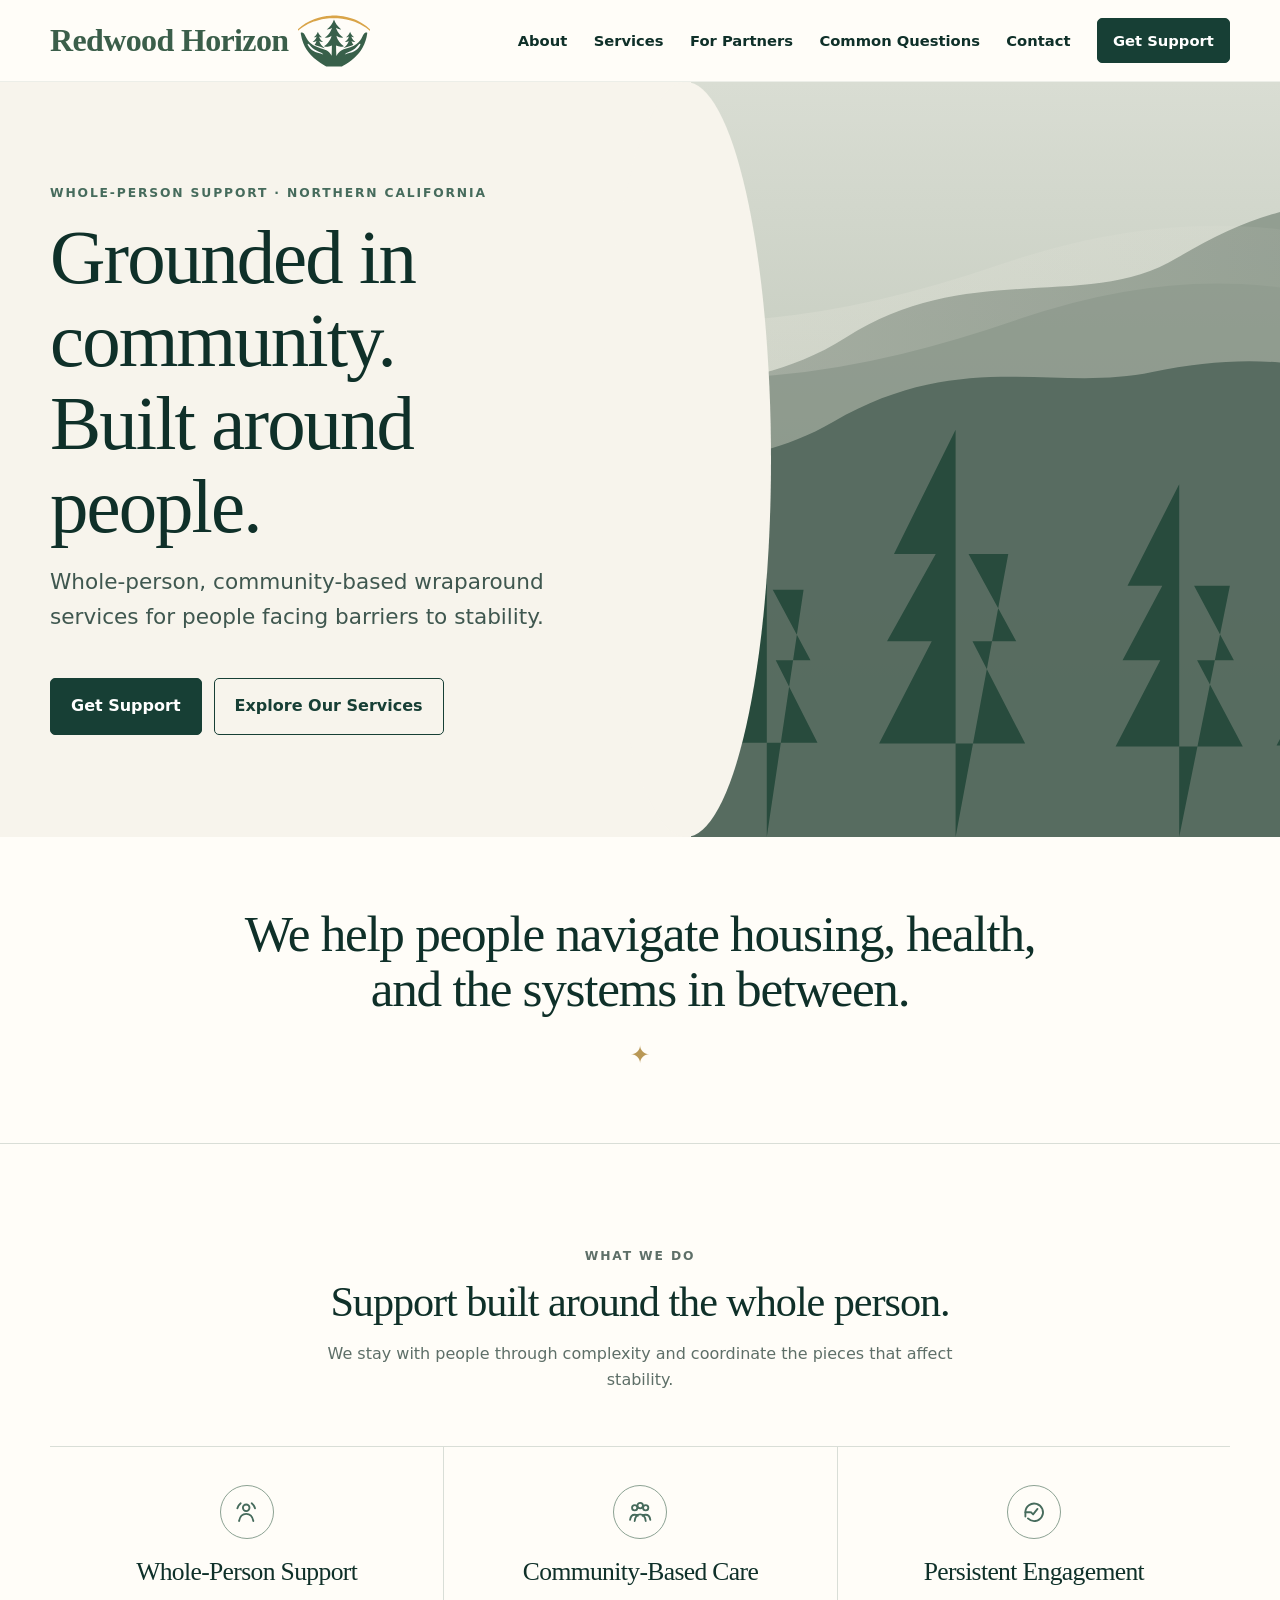
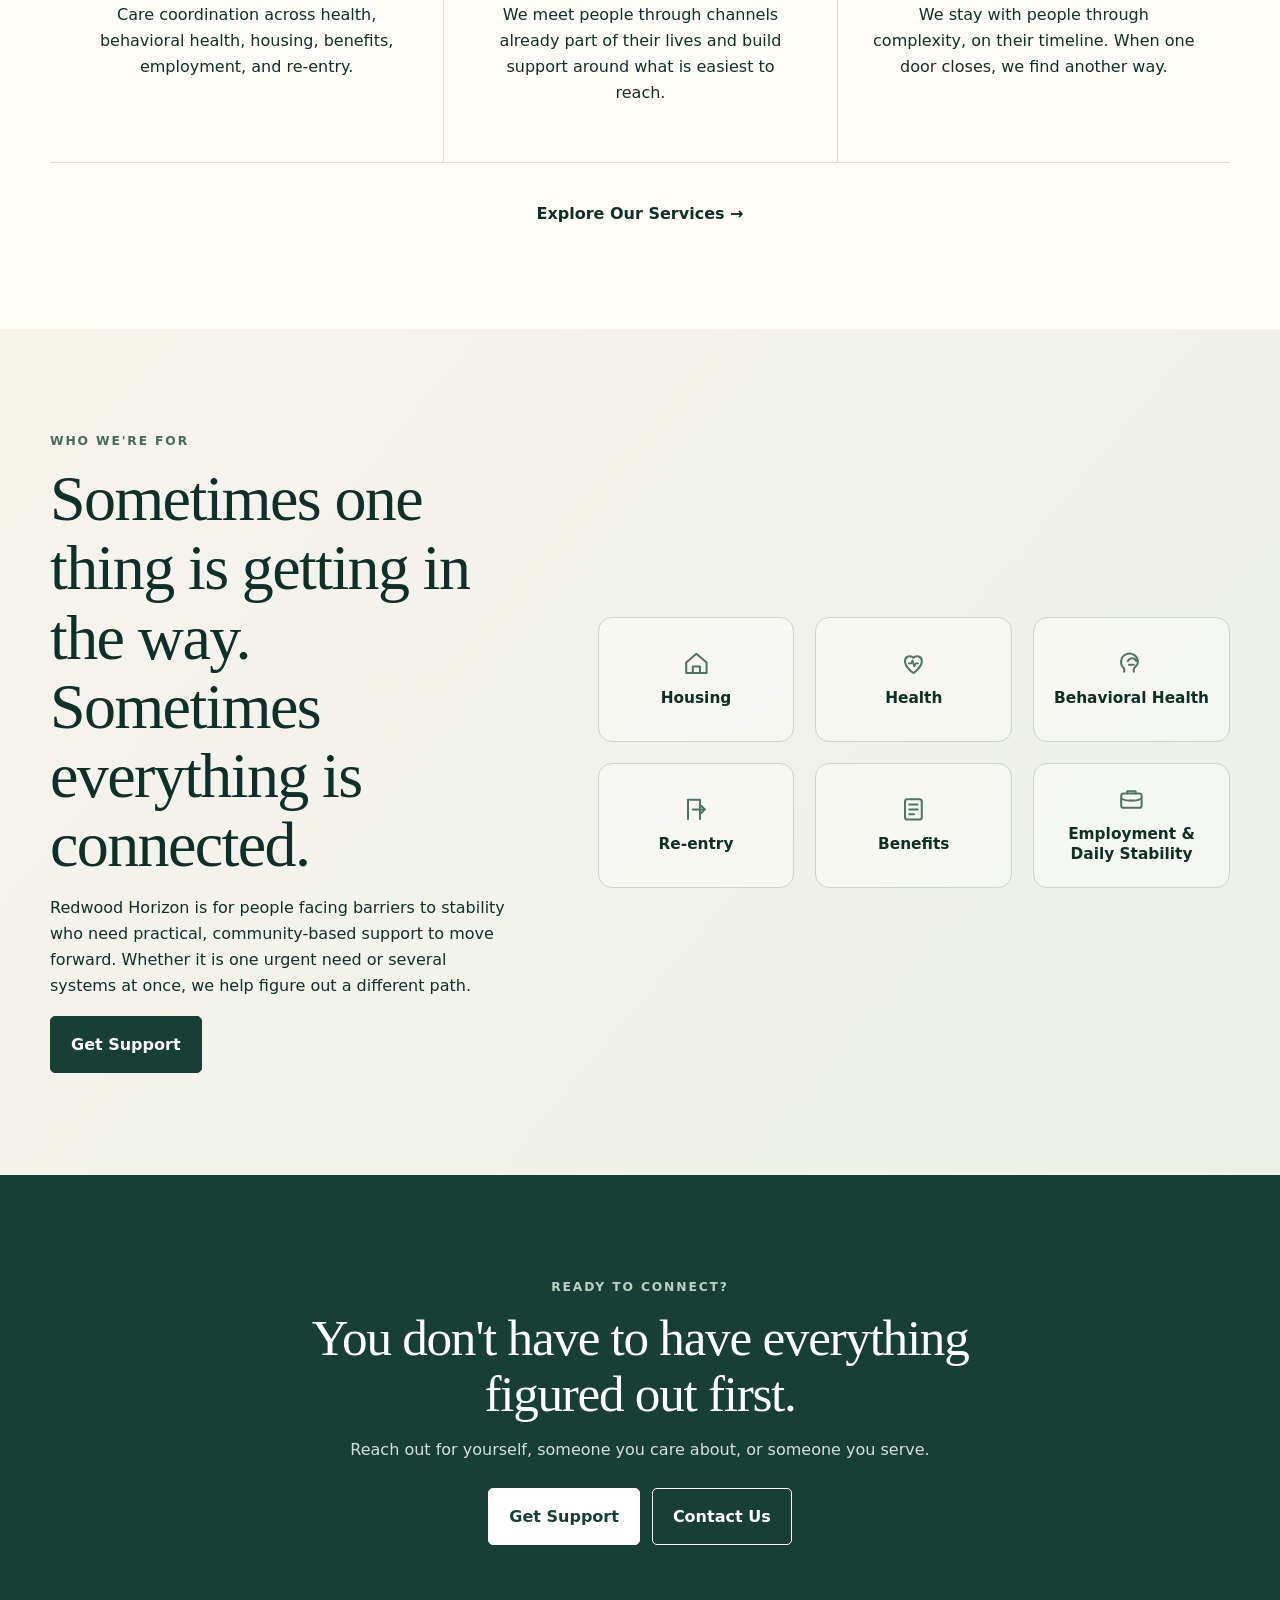
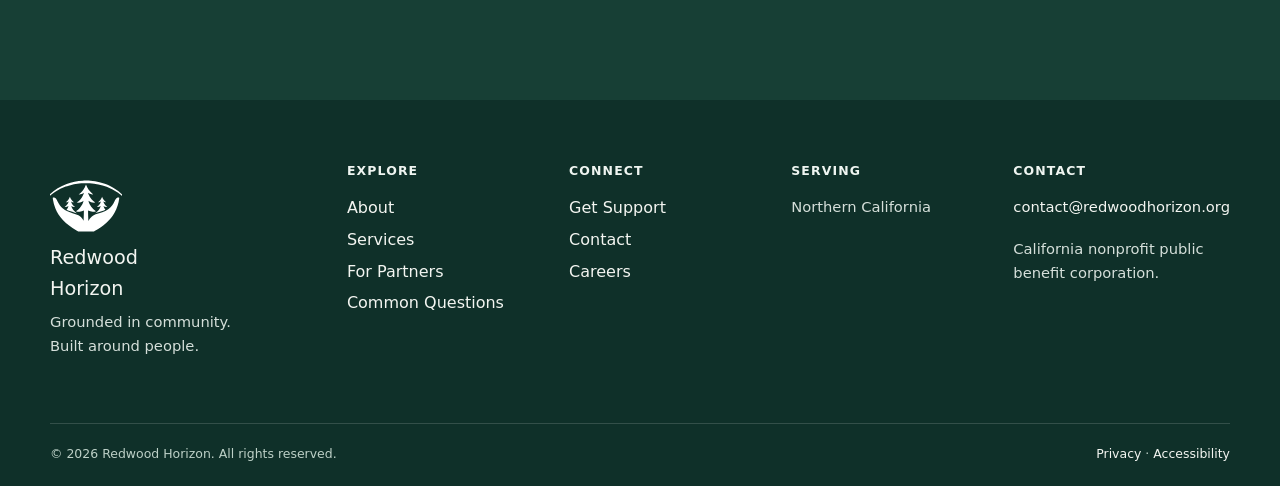
==== index.html @ fe84893b "Add favicon (redwood-mark.svg) to all pages; add Cloudflare _redirects for clean URLs" ====
<!doctype html><html lang="en"><head><meta charset="utf-8"><meta name="viewport" content="width=device-width,initial-scale=1"><title>Redwood Horizon | Grounded in community. Built around people.</title><link rel="icon" type="image/svg+xml" href="assets/img/redwood-mark.svg"><meta name="description" content="Whole-person, community-based wraparound services for people facing barriers to stability in Northern California."><link rel="canonical" href="https://redwoodhorizon.org/index.html"><meta property="og:type" content="website"><meta property="og:site_name" content="Redwood Horizon"><meta property="og:title" content="Redwood Horizon | Grounded in community. Built around people."><meta property="og:description" content="Whole-person, community-based wraparound services for people facing barriers to stability in Northern California."><meta property="og:url" content="https://redwoodhorizon.org/index.html"><meta property="og:image" content="https://redwoodhorizon.org/assets/img/redwood-mark.svg"><meta name="twitter:card" content="summary_large_image"><script type="application/ld+json">{"@context":"https://schema.org","@type":"Organization","name":"Redwood Horizon","url":"https://redwoodhorizon.org/","email":"contact@redwoodhorizon.org","logo":"https://redwoodhorizon.org/assets/img/redwood-mark.svg","description":"Whole-person, community-based wraparound services for people facing barriers to stability in Northern California."}</script><link rel="stylesheet" href="assets/css/styles.css"><script src="assets/js/config.js" defer></script><script src="assets/js/site.js" defer></script></head><body><div data-site-header></div><main id="main">
<section class="hero"><div class="hero-copy"><p class="eyebrow">Whole-person support · Northern California</p><h1>Grounded in community.<br>Built around people.</h1><p class="lede">Whole-person, community-based wraparound services for people facing barriers to stability.</p><div class="actions"><a class="button" href="get-support.html">Get Support</a><a class="button button-outline" href="services.html">Explore Our Services</a></div></div><div class="hero-art" role="img" aria-label="Layered redwood-covered Northern California hills"></div></section>
<section class="positioning"><h2>We help people navigate housing, health, and the systems in between.</h2><span class="star" aria-hidden="true">✦</span></section>
<section class="section"><div class="shell"><div class="section-head section-head-compact"><p class="eyebrow">What We Do</p><h2>Support built around the whole person.</h2><p>We stay with people through complexity and coordinate the pieces that affect stability.</p></div><div class="service-triad"><article class="triad-item"><div class="round-icon"><svg class="icon" aria-hidden="true"><use href="assets/img/icons.svg#icon-whole-person"></use></svg></div><h3>Whole-Person Support</h3><p>Care coordination across health, behavioral health, housing, benefits, employment, and re-entry.</p></article><article class="triad-item"><div class="round-icon"><svg class="icon" aria-hidden="true"><use href="assets/img/icons.svg#icon-community"></use></svg></div><h3>Community-Based Care</h3><p>We meet people through channels already part of their lives and build support around what is easiest to reach.</p></article><article class="triad-item"><div class="round-icon"><svg class="icon" aria-hidden="true"><use href="assets/img/icons.svg#icon-persistent"></use></svg></div><h3>Persistent Engagement</h3><p>We stay with people through complexity, on their timeline. When one door closes, we find another way.</p></article></div><div class="center-action"><a class="text-link" href="services.html">Explore Our Services →</a></div></div></section>
<section class="section section-soft"><div class="shell audience-grid"><div><p class="eyebrow">Who We're For</p><h2>Sometimes one thing is getting in the way.<br>Sometimes everything is connected.</h2><p>Redwood Horizon is for people facing barriers to stability who need practical, community-based support to move forward. Whether it is one urgent need or several systems at once, we help figure out a different path.</p><a class="button" href="get-support.html">Get Support</a></div><div class="domain-grid"><div class="domain"><svg class="icon" aria-hidden="true"><use href="assets/img/icons.svg#icon-housing"></use></svg><span>Housing</span></div><div class="domain"><svg class="icon" aria-hidden="true"><use href="assets/img/icons.svg#icon-health"></use></svg><span>Health</span></div><div class="domain"><svg class="icon" aria-hidden="true"><use href="assets/img/icons.svg#icon-behavioral"></use></svg><span>Behavioral Health</span></div><div class="domain"><svg class="icon" aria-hidden="true"><use href="assets/img/icons.svg#icon-reentry"></use></svg><span>Re-entry</span></div><div class="domain"><svg class="icon" aria-hidden="true"><use href="assets/img/icons.svg#icon-benefits"></use></svg><span>Benefits</span></div><div class="domain"><svg class="icon" aria-hidden="true"><use href="assets/img/icons.svg#icon-employment"></use></svg><span>Employment &amp; Daily Stability</span></div></div></div></section>
<section class="section section-dark"><div class="shell section-head"><p class="eyebrow" style="color:#b9d0c3">Ready to connect?</p><h2>You don't have to have everything figured out first.</h2><p>Reach out for yourself, someone you care about, or someone you serve.</p><div class="actions" style="justify-content:center"><a class="button" style="background:#fff;color:#173f35;border-color:#fff" href="get-support.html">Get Support</a><a class="button button-outline" style="border-color:#fff;color:#fff" href="contact.html">Contact Us</a></div></div></section>
</main><div data-site-footer></div></body></html>
---- assets/css/styles.css ----
:root{
  --ink:#173f35;--ink-deep:#0f3029;--cream:#f7f4ec;--paper:#fffdf8;--sage:#dfe8dc;--sage-2:#edf2e9;--gold:#b99856;--peach:#f5e4d8;--muted:#5e6f68;--line:#d9ded7;--shadow:0 14px 45px rgba(20,55,46,.09);
  --serif: Georgia, 'Times New Roman', serif;--sans: Inter, ui-sans-serif, system-ui, -apple-system, BlinkMacSystemFont, 'Segoe UI', sans-serif;
  --radius:18px;--max:1180px;
}
*{box-sizing:border-box}html{scroll-behavior:smooth}body{margin:0;background:var(--paper);color:var(--ink-deep);font:16px/1.62 var(--sans);-webkit-font-smoothing:antialiased}img{max-width:100%;display:block}a{color:inherit}p{margin:0 0 1.1rem}h1,h2,h3{font-family:var(--serif);font-weight:500;line-height:1.08;letter-spacing:-.025em;margin:0 0 1rem}h1{font-size:clamp(2.8rem,6vw,5.8rem)}h2{font-size:clamp(2rem,4vw,3.55rem)}h3{font-size:clamp(1.25rem,2vw,1.6rem)}.shell{width:min(calc(100% - 40px),var(--max));margin:auto}.narrow{width:min(calc(100% - 40px),800px);margin:auto}.eyebrow{font-size:.77rem;text-transform:uppercase;letter-spacing:.15em;font-weight:800;color:#466b5c;margin-bottom:.8rem}.lede{font-size:clamp(1.1rem,2vw,1.35rem);color:#3f574f;max-width:760px}.muted{color:var(--muted)}.sr-only{position:absolute;width:1px;height:1px;padding:0;margin:-1px;overflow:hidden;clip:rect(0,0,0,0);white-space:nowrap;border:0}.skip-link{position:absolute;left:1rem;top:-100px;background:#fff;padding:.7rem 1rem;z-index:1000}.skip-link:focus{top:1rem}.button{display:inline-flex;align-items:center;justify-content:center;gap:.4rem;text-decoration:none;background:var(--ink);color:white;border:1px solid var(--ink);padding:.9rem 1.25rem;border-radius:5px;font-weight:750;transition:.2s}.button:hover{background:var(--ink-deep);transform:translateY(-1px)}.button-outline{background:transparent;color:var(--ink)}.button-outline:hover{background:var(--sage-2)}.button-small{padding:.62rem .95rem;font-size:.92rem}.text-link{font-weight:800;text-decoration:none}.text-link:hover{text-decoration:underline}.actions{display:flex;gap:.75rem;flex-wrap:wrap;margin-top:1.6rem}.site-header{height:82px;display:flex;align-items:center;background:rgba(255,253,248,.97);border-bottom:1px solid rgba(23,63,53,.08);position:sticky;top:0;z-index:30;backdrop-filter:blur(10px)}.nav-shell{display:flex;align-items:center;justify-content:space-between;gap:2rem}.brand{display:flex;flex-direction:row-reverse;align-items:center;gap:10px;text-decoration:none;color:var(--ink-deep)}.brand img{width:56px;height:56px;flex-shrink:0}.brand-text{font-family:var(--serif);font-weight:700;font-size:26px;color:#3B5E4A;letter-spacing:-.02em}.primary-nav{display:flex;align-items:center;gap:1.65rem}.primary-nav>a:not(.button){font-size:.92rem;text-decoration:none;font-weight:650}.primary-nav>a[aria-current="page"]:not(.button){text-decoration:underline;text-decoration-thickness:2px;text-underline-offset:7px}.menu-toggle{display:none;background:none;border:0;padding:.5rem}.menu-toggle span:not(.sr-only){display:block;width:26px;height:2px;background:var(--ink);margin:5px}
.hero{min-height:670px;display:grid;grid-template-columns:1.08fr .92fr;background:var(--cream);overflow:hidden}.hero-copy{padding:clamp(4rem,8vw,8rem) max(30px,calc((100vw - var(--max))/2));padding-right:clamp(2rem,5vw,5rem);display:flex;flex-direction:column;justify-content:center;position:relative}.hero-copy:after{content:"";position:absolute;right:-80px;top:0;width:170px;height:100%;background:var(--cream);border-radius:50%;z-index:2}.hero-copy>*{position:relative;z-index:3}.hero-copy h1{max-width:700px}.hero-copy .lede{max-width:610px}.hero-art{background:url('../img/forest-horizon.svg') center/cover no-repeat;min-height:670px}.positioning{padding:4.3rem 20px;text-align:center;background:var(--paper);border-bottom:1px solid var(--line)}.positioning h2{font-size:clamp(2rem,4vw,3.25rem);max-width:820px;margin:auto}.star{font-size:1.5rem;color:var(--gold);display:block;margin:1.2rem auto 0}.section{padding:clamp(4.5rem,8vw,7.5rem) 0}.section-soft{background:linear-gradient(130deg,var(--cream),var(--sage-2))}.section-dark{background:var(--ink);color:white}.section-head{text-align:center;max-width:760px;margin:0 auto 3.3rem}.section-head p{color:var(--muted)}.section-dark .section-head p{color:#d4e0da}.service-triad{display:grid;grid-template-columns:repeat(3,1fr);border-top:1px solid var(--line);border-bottom:1px solid var(--line)}.triad-item{padding:2.4rem 2.2rem;text-align:center}.triad-item+.triad-item{border-left:1px solid var(--line)}.round-icon{width:54px;height:54px;border:1px solid #8ca293;border-radius:50%;display:grid;place-items:center;margin:0 auto 1.2rem;font-size:1.35rem}.center-action{text-align:center;margin-top:2.4rem}.audience-grid{display:grid;grid-template-columns:.85fr 1.15fr;gap:5rem;align-items:center}.audience-grid h2{font-size:clamp(2.7rem,5vw,4.7rem)}.domain-grid{display:grid;grid-template-columns:repeat(3,1fr);gap:1.3rem}.domain{min-height:125px;text-align:center;display:flex;flex-direction:column;justify-content:center;border:1px solid #cbd5cb;background:rgba(255,255,255,.38);border-radius:14px;padding:1rem;font-weight:750}.domain span{font-size:1.45rem;margin-bottom:.35rem}.page-hero{padding:7rem 0 4.5rem;background:linear-gradient(135deg,var(--cream),var(--sage-2));text-align:center}.page-hero h1{font-size:clamp(2.8rem,5vw,4.8rem)}.page-hero .lede{margin:auto}.content-block{padding:5rem 0}.intro-split{display:grid;grid-template-columns:.8fr 1.2fr;gap:4.5rem;align-items:start}.intro-split h2{font-size:clamp(2rem,4vw,3.25rem)}.service-index{display:grid;grid-template-columns:repeat(2,1fr);gap:0 4rem;border-top:1px solid var(--line)}.service-row{display:grid;grid-template-columns:54px 1fr;gap:1rem;padding:1.7rem 0;border-bottom:1px solid var(--line)}.service-row .mini-icon{width:44px;height:44px;border:1px solid #8da292;border-radius:50%;display:grid;place-items:center}.service-row h3{font-family:var(--sans);font-size:1.02rem;font-weight:800;letter-spacing:0;margin:.1rem 0 .25rem}.service-row p{font-size:.95rem;color:var(--muted);margin:0}.steps{display:grid;grid-template-columns:repeat(3,1fr);gap:2rem}.step{position:relative;padding:1.5rem}.step:not(:last-child):after{content:"→";position:absolute;right:-1.2rem;top:50%;font-size:2rem;color:#718a7c}.step-num{font:2rem/1 var(--serif);color:#638071}.values-grid{display:grid;grid-template-columns:repeat(3,1fr);gap:1rem}.value-card{border:1px solid var(--line);background:var(--paper);padding:1.7rem;min-height:250px}.value-card .step-num{font-size:1.25rem}.quote-block{font:clamp(1.4rem,2.4vw,2rem)/1.4 var(--serif);border-left:3px solid var(--gold);padding-left:1.5rem;color:#264d40}.support-layout{display:grid;grid-template-columns:.8fr 1.2fr;gap:3rem;align-items:start}.contact-option{display:flex;gap:1rem;margin:1.2rem 0}.contact-option .mini-icon{font-size:1.3rem}.crisis{background:#fff4ed;border:1px solid #e5b99e;border-radius:10px;padding:1rem 1.2rem;margin-top:2rem}.form-card{background:var(--paper);box-shadow:var(--shadow);border:1px solid #e0e4df;border-radius:14px;padding:clamp(1.3rem,3vw,2.3rem)}.field-grid{display:grid;grid-template-columns:1fr 1fr;gap:1rem}.field{margin-bottom:1rem}.field label,.field legend{display:block;font-size:.86rem;font-weight:800;margin-bottom:.35rem}.field input:not([type="radio"]):not([type="checkbox"]),.field select,.field textarea{width:100%;border:1px solid #cbd3cd;border-radius:5px;padding:.78rem .85rem;background:white;color:#183d34;font:inherit}.field textarea{min-height:130px;resize:vertical}.choice-list{display:grid;gap:.65rem;margin-top:.4rem}.choice-list label{font-weight:500;display:flex;align-items:center;gap:.65rem;cursor:pointer}.choice-list input[type="radio"]{width:auto;flex:0 0 auto;margin:0;padding:0;accent-color:var(--ink)}.form-status{padding:.8rem 1rem;border-radius:6px;margin-bottom:1rem}.form-status-success{background:#e7f4e9}.form-status-error{background:#fff0ee}.form-status-info{background:#edf2e9}.privacy-note{font-size:.82rem;color:var(--muted);margin-top:.8rem}.partner-benefits{display:grid;grid-template-columns:repeat(4,1fr);gap:1rem}.benefit{padding:1.6rem;border-top:2px solid #87a091;background:rgba(255,255,255,.45)}.partner-types{display:grid;grid-template-columns:repeat(2,1fr);gap:1.1rem}.partner-type{border:1px solid var(--line);padding:1.8rem}.accordion{border-top:1px solid var(--line)}.accordion-item{border-bottom:1px solid var(--line)}.accordion button{width:100%;background:none;border:0;color:var(--ink-deep);font:750 1rem/1.4 var(--sans);display:flex;justify-content:space-between;text-align:left;padding:1.3rem .2rem;cursor:pointer}.accordion button:after{content:"+";font-size:1.35rem;font-weight:400}.accordion button[aria-expanded="true"]:after{content:"−"}.accordion-panel{padding:0 2rem 1.3rem .2rem;color:var(--muted)}.contact-cards{display:grid;grid-template-columns:repeat(3,1fr);gap:1rem}.contact-card{padding:1.8rem;background:var(--sage-2);border-radius:14px}.empty-state{text-align:center;padding:5rem 2rem;background:linear-gradient(135deg,var(--cream),var(--sage-2));border:1px solid var(--line);border-radius:18px}.site-footer{background:var(--ink-deep);color:#eff5f1;padding:4rem 0 1.4rem}.footer-grid{display:grid;grid-template-columns:1.4fr repeat(4,1fr);gap:2.2rem}.site-footer h2{font:800 .78rem/1.2 var(--sans);text-transform:uppercase;letter-spacing:.09em;margin-bottom:1rem}.site-footer a{display:block;text-decoration:none;margin:.36rem 0;color:#f3f5f1}.site-footer p{color:#d5dfda;font-size:.92rem}.brand-footer{font-size:1.2rem}.footer-bottom{border-top:1px solid rgba(255,255,255,.15);margin-top:3rem;padding-top:1.2rem;display:flex;justify-content:space-between;color:#bdd0c7;font-size:.78rem}.footer-bottom a{display:inline}.legal{padding:5rem 0}.legal h2{font-size:1.7rem;margin-top:2.2rem}.legal h3{font-size:1.25rem;margin-top:1.6rem}.legal p{margin:0 0 1rem}.legal ul{margin:0 0 1.1rem;padding-left:1.3rem}.legal li{margin-bottom:.4rem}.legal a{font-weight:800}.kicker-line{width:50px;height:2px;background:var(--gold);margin:1rem 0 1.5rem}
@media(max-width:900px){.primary-nav{display:none;position:absolute;left:20px;right:20px;top:74px;background:var(--paper);padding:1rem;box-shadow:var(--shadow);border:1px solid var(--line);border-radius:10px;flex-direction:column;align-items:stretch}.primary-nav.is-open{display:flex}.menu-toggle{display:block}.hero{grid-template-columns:1fr}.hero-copy{padding:5rem max(25px,calc((100vw - var(--max))/2));}.hero-copy:after{display:none}.hero-art{min-height:360px}.audience-grid,.intro-split,.support-layout{grid-template-columns:1fr;gap:2.5rem}.partner-benefits{grid-template-columns:repeat(2,1fr)}.footer-grid{grid-template-columns:repeat(2,1fr)}.footer-brand{grid-column:1/-1}}
@media(max-width:650px){.shell,.narrow{width:min(calc(100% - 28px),var(--max))}.site-header{height:72px}.hero{min-height:auto}.hero-copy{padding:4.2rem 22px}.hero-art{min-height:290px}.section{padding:4rem 0}.service-triad,.values-grid,.service-index,.steps,.domain-grid,.partner-types,.contact-cards,.field-grid{grid-template-columns:1fr}.triad-item+.triad-item{border-left:0;border-top:1px solid var(--line)}.step:not(:last-child):after{display:none}.partner-benefits{grid-template-columns:1fr}.audience-grid h2{font-size:2.8rem}.footer-grid{grid-template-columns:1fr}.footer-brand{grid-column:auto}.footer-bottom{flex-direction:column;gap:.6rem}.page-hero{padding:5rem 0 3.5rem}}
@media(prefers-reduced-motion:reduce){html{scroll-behavior:auto}.button{transition:none}}

/* v2 refinement: custom iconography, services audience system, and support pathways */
.icon{width:1.45rem;height:1.45rem;display:block;color:currentColor;stroke-linecap:round;stroke-linejoin:round}
.round-icon .icon{width:1.65rem;height:1.65rem;color:#466b5c}
.mini-icon{color:#466b5c;flex:0 0 auto}
.mini-icon .icon{width:1.35rem;height:1.35rem}
.section-head-compact{max-width:690px}
.section-head-compact h2{font-size:clamp(1.9rem,3.3vw,3rem)}
.domain{gap:.7rem;transition:border-color .2s,transform .2s,background .2s}
.domain:hover{transform:translateY(-2px);border-color:#9eb0a3;background:rgba(255,255,255,.6)}
.domain .icon{width:1.8rem;height:1.8rem;margin:0 auto;color:#507565}
.domain span{font-size:.96rem;margin:0;line-height:1.3}
.who-serve-section{background:var(--paper)}
.who-serve-intro{display:grid;grid-template-columns:1.2fr .8fr;gap:4.5rem;align-items:end;margin-bottom:2.8rem}
.who-serve-intro h2{font-size:clamp(2.15rem,4vw,3.55rem);max-width:740px}
.need-grid{display:grid;grid-template-columns:repeat(3,1fr);gap:.85rem}
.need-tile{min-height:92px;border:1px solid var(--line);border-radius:12px;background:var(--cream);padding:1.15rem 1.25rem;display:flex;align-items:center;gap:.85rem;font-weight:760;line-height:1.3}
.need-tile .icon{width:1.55rem;height:1.55rem;color:#557667;flex:0 0 auto}
.service-area-note{max-width:900px;color:var(--muted);margin:2rem 0 0}
.service-closing{background:var(--ink);color:white;padding:clamp(3.8rem,7vw,5.8rem) 0}
.service-closing-inner{display:grid;grid-template-columns:1fr auto;gap:3rem;align-items:center}
.service-closing h2{font-size:clamp(2.1rem,4vw,3.5rem);max-width:760px}
.service-closing p:not(.eyebrow){color:#d4e0da;max-width:760px;margin-bottom:0}
.service-closing .eyebrow{color:#b9d0c3}
.button-light{background:#fff;color:var(--ink);border-color:#fff;white-space:nowrap}
.button-light:hover{background:var(--cream);color:var(--ink-deep)}
.support-heading{font-size:clamp(2.1rem,4vw,2.8rem)}
.form-title{font-size:clamp(1.9rem,3vw,2.35rem)}
.contact-option>.mini-icon{width:42px;height:42px;border:1px solid #a8b9ad;border-radius:50%;display:grid;place-items:center;background:rgba(255,255,255,.5)}
.referral-callout{display:grid;grid-template-columns:46px 1fr;gap:1rem;padding:1.2rem 1.25rem;margin:1.8rem 0 0;border:1px solid #bdcbbf;background:rgba(255,255,255,.52);border-radius:12px}
.referral-callout .mini-icon{width:42px;height:42px;border-radius:50%;display:grid;place-items:center;background:var(--paper);border:1px solid #a8b9ad}
.referral-callout .eyebrow{margin:.1rem 0 .3rem}
.referral-callout h3{font-family:var(--sans);font-size:1.08rem;font-weight:800;letter-spacing:0;margin:0 0 .35rem}
.referral-callout p:not(.eyebrow){font-size:.94rem;color:var(--muted);margin:0 0 .55rem}
#support-form{scroll-margin-top:105px}

@media(max-width:900px){
  .who-serve-intro{grid-template-columns:1fr;gap:1.2rem;align-items:start}
  .need-grid{grid-template-columns:repeat(2,1fr)}
  .service-closing-inner{grid-template-columns:1fr;gap:1.8rem;align-items:start}
}
@media(max-width:650px){
  .need-grid{grid-template-columns:1fr}
  .need-tile{min-height:72px}
  .service-closing{padding:3.7rem 0}
  .service-closing .button{width:100%}
}
@media(min-width:768px){
  .brand img{width:72px;height:72px}
  .brand-text{font-size:32px}
}
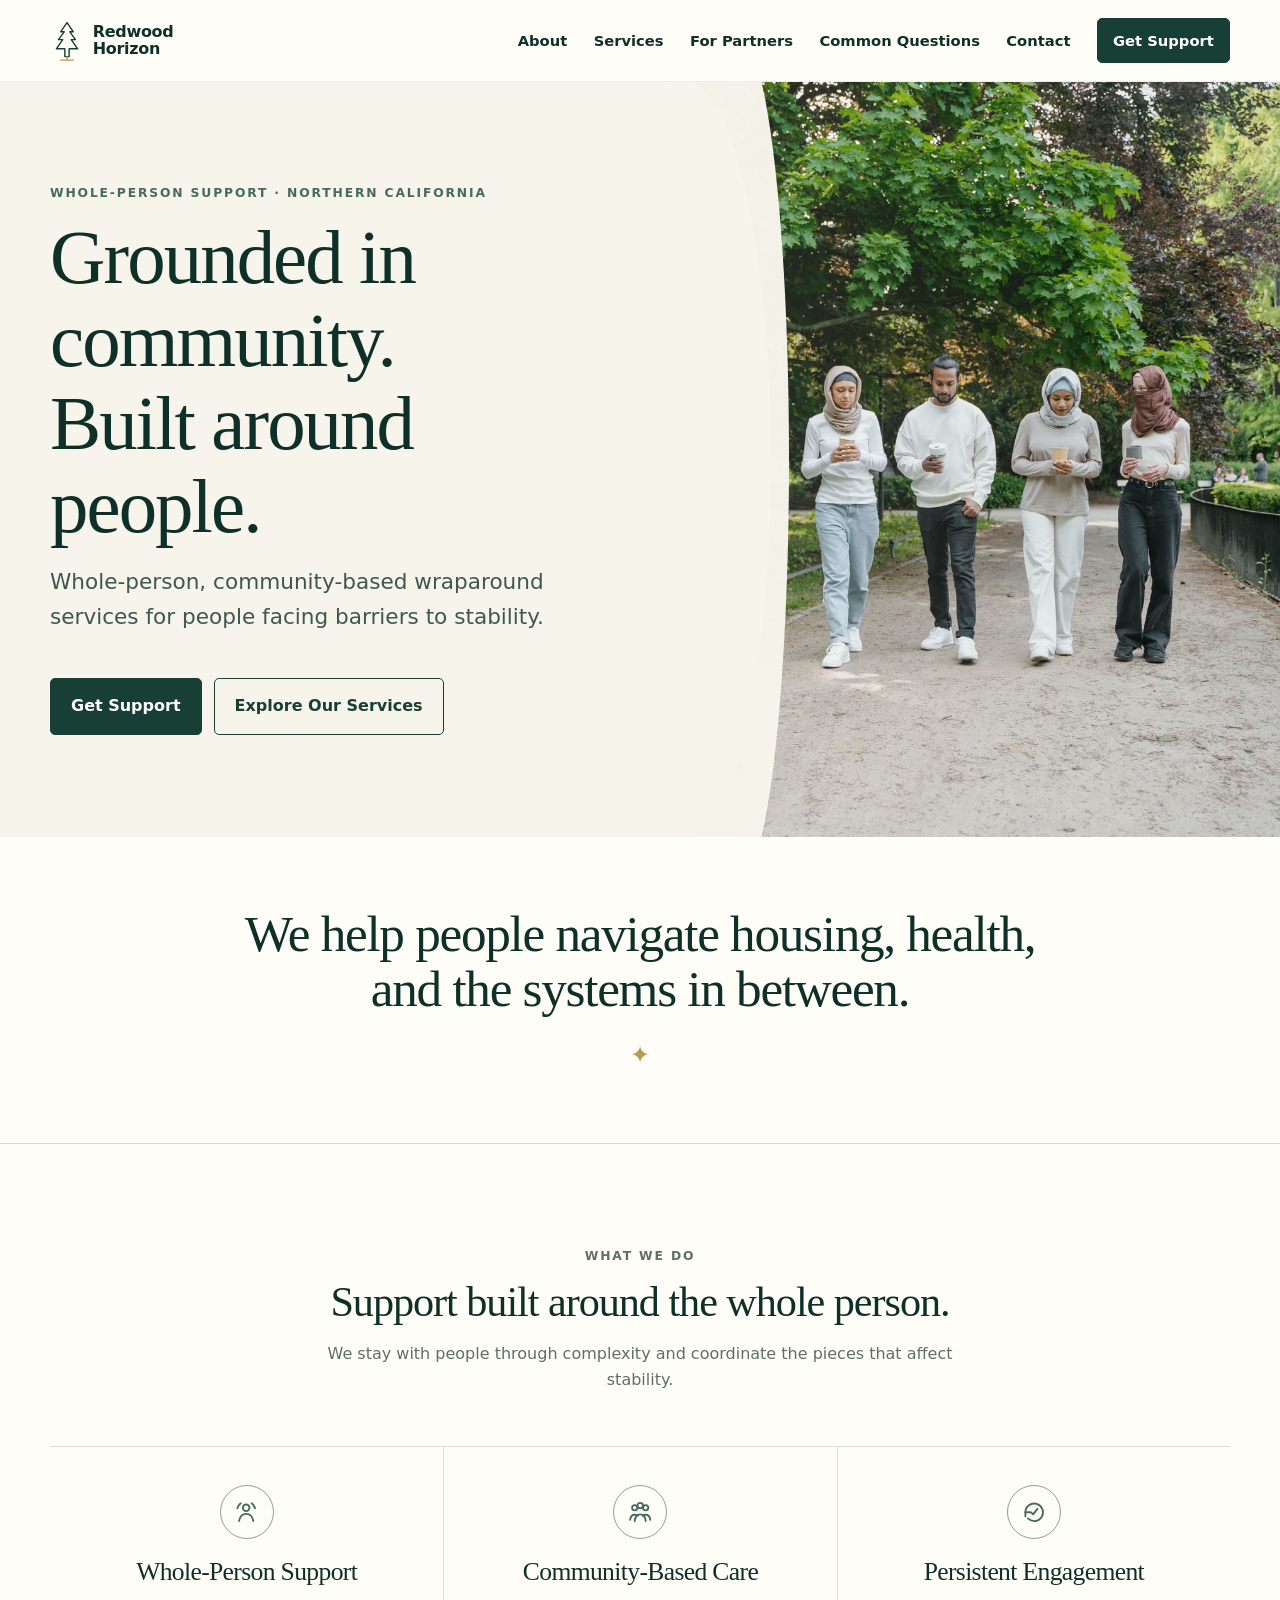
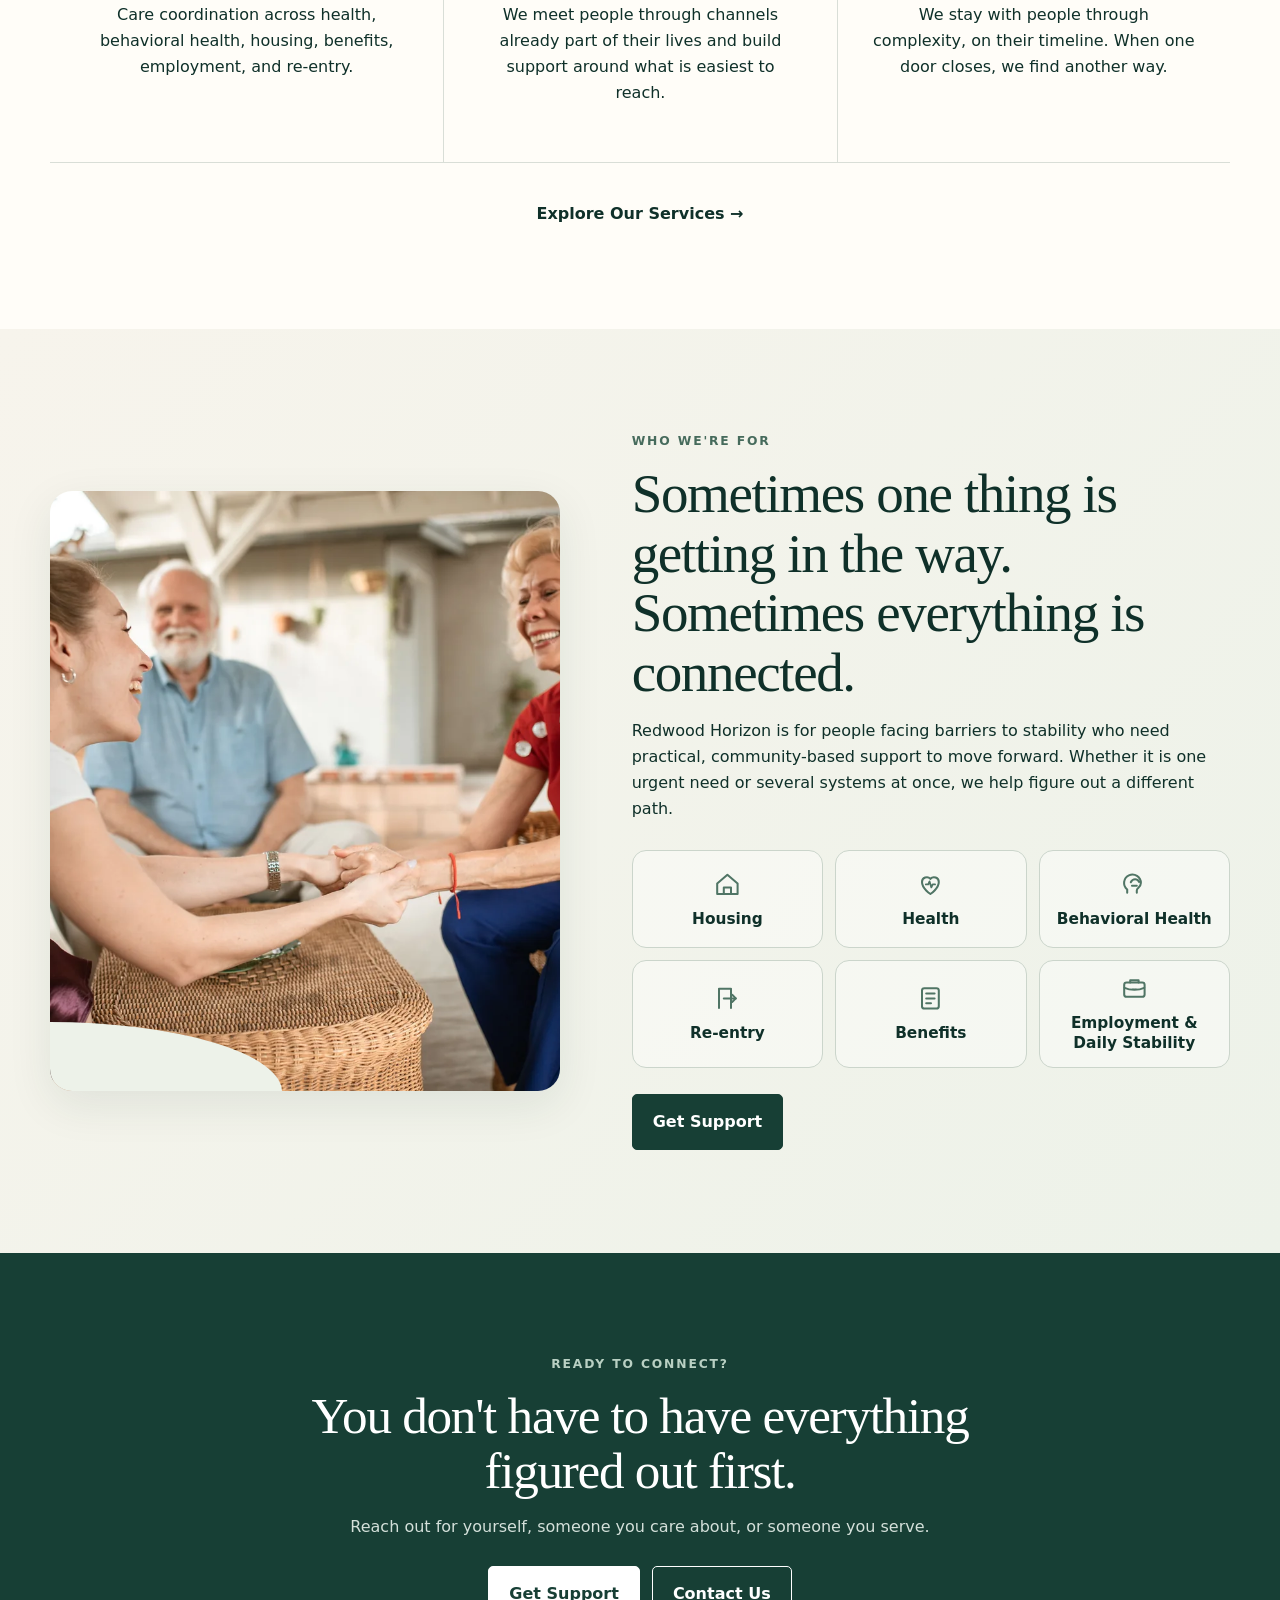
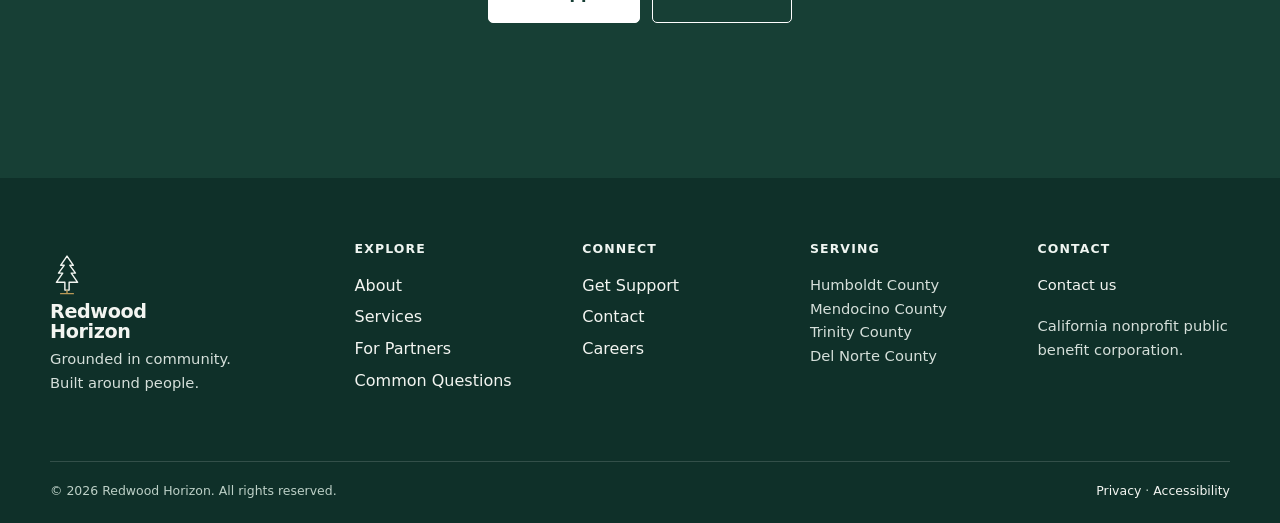
==== commit a15044ec: "Import v3 redesign prototype: photography-forward treatment (home hero, Who We're For, Services stor" ====
--- a/index.html
+++ b/index.html
@@ -1,7 +1,7 @@
-<!doctype html><html lang="en"><head><meta charset="utf-8"><meta name="viewport" content="width=device-width,initial-scale=1"><title>Redwood Horizon | Grounded in community. Built around people.</title><link rel="icon" type="image/svg+xml" href="assets/img/redwood-mark.svg"><meta name="description" content="Whole-person, community-based wraparound services for people facing barriers to stability in Northern California."><link rel="canonical" href="https://redwoodhorizon.org/index.html"><meta property="og:type" content="website"><meta property="og:site_name" content="Redwood Horizon"><meta property="og:title" content="Redwood Horizon | Grounded in community. Built around people."><meta property="og:description" content="Whole-person, community-based wraparound services for people facing barriers to stability in Northern California."><meta property="og:url" content="https://redwoodhorizon.org/index.html"><meta property="og:image" content="https://redwoodhorizon.org/assets/img/redwood-mark.svg"><meta name="twitter:card" content="summary_large_image"><script type="application/ld+json">{"@context":"https://schema.org","@type":"Organization","name":"Redwood Horizon","url":"https://redwoodhorizon.org/","email":"contact@redwoodhorizon.org","logo":"https://redwoodhorizon.org/assets/img/redwood-mark.svg","description":"Whole-person, community-based wraparound services for people facing barriers to stability in Northern California."}</script><link rel="stylesheet" href="assets/css/styles.css"><script src="assets/js/config.js" defer></script><script src="assets/js/site.js" defer></script></head><body><div data-site-header></div><main id="main">
-<section class="hero"><div class="hero-copy"><p class="eyebrow">Whole-person support · Northern California</p><h1>Grounded in community.<br>Built around people.</h1><p class="lede">Whole-person, community-based wraparound services for people facing barriers to stability.</p><div class="actions"><a class="button" href="get-support.html">Get Support</a><a class="button button-outline" href="services.html">Explore Our Services</a></div></div><div class="hero-art" role="img" aria-label="Layered redwood-covered Northern California hills"></div></section>
+<!doctype html><html lang="en"><head><meta charset="utf-8"><meta name="viewport" content="width=device-width,initial-scale=1"><title>Redwood Horizon | Grounded in community. Built around people.</title><meta name="description" content="Whole-person, community-based wraparound services for people facing barriers to stability in Northern California."><link rel="stylesheet" href="assets/css/styles.css"><script src="assets/js/config.js" defer></script><script src="assets/js/site.js" defer></script></head><body><div data-site-header></div><main id="main">
+<section class="hero"><div class="hero-copy"><p class="eyebrow">Whole-person support · Northern California</p><h1>Grounded in community.<br>Built around people.</h1><p class="lede">Whole-person, community-based wraparound services for people facing barriers to stability.</p><div class="actions"><a class="button" href="get-support.html">Get Support</a><a class="button button-outline" href="services.html">Explore Our Services</a></div></div><div class="hero-photo"><img src="assets/img/hero-people.webp" width="1800" height="1200" fetchpriority="high" alt="A group of adults walking together through a green park"><span class="photo-wash" aria-hidden="true"></span></div></section>
 <section class="positioning"><h2>We help people navigate housing, health, and the systems in between.</h2><span class="star" aria-hidden="true">✦</span></section>
 <section class="section"><div class="shell"><div class="section-head section-head-compact"><p class="eyebrow">What We Do</p><h2>Support built around the whole person.</h2><p>We stay with people through complexity and coordinate the pieces that affect stability.</p></div><div class="service-triad"><article class="triad-item"><div class="round-icon"><svg class="icon" aria-hidden="true"><use href="assets/img/icons.svg#icon-whole-person"></use></svg></div><h3>Whole-Person Support</h3><p>Care coordination across health, behavioral health, housing, benefits, employment, and re-entry.</p></article><article class="triad-item"><div class="round-icon"><svg class="icon" aria-hidden="true"><use href="assets/img/icons.svg#icon-community"></use></svg></div><h3>Community-Based Care</h3><p>We meet people through channels already part of their lives and build support around what is easiest to reach.</p></article><article class="triad-item"><div class="round-icon"><svg class="icon" aria-hidden="true"><use href="assets/img/icons.svg#icon-persistent"></use></svg></div><h3>Persistent Engagement</h3><p>We stay with people through complexity, on their timeline. When one door closes, we find another way.</p></article></div><div class="center-action"><a class="text-link" href="services.html">Explore Our Services →</a></div></div></section>
-<section class="section section-soft"><div class="shell audience-grid"><div><p class="eyebrow">Who We're For</p><h2>Sometimes one thing is getting in the way.<br>Sometimes everything is connected.</h2><p>Redwood Horizon is for people facing barriers to stability who need practical, community-based support to move forward. Whether it is one urgent need or several systems at once, we help figure out a different path.</p><a class="button" href="get-support.html">Get Support</a></div><div class="domain-grid"><div class="domain"><svg class="icon" aria-hidden="true"><use href="assets/img/icons.svg#icon-housing"></use></svg><span>Housing</span></div><div class="domain"><svg class="icon" aria-hidden="true"><use href="assets/img/icons.svg#icon-health"></use></svg><span>Health</span></div><div class="domain"><svg class="icon" aria-hidden="true"><use href="assets/img/icons.svg#icon-behavioral"></use></svg><span>Behavioral Health</span></div><div class="domain"><svg class="icon" aria-hidden="true"><use href="assets/img/icons.svg#icon-reentry"></use></svg><span>Re-entry</span></div><div class="domain"><svg class="icon" aria-hidden="true"><use href="assets/img/icons.svg#icon-benefits"></use></svg><span>Benefits</span></div><div class="domain"><svg class="icon" aria-hidden="true"><use href="assets/img/icons.svg#icon-employment"></use></svg><span>Employment &amp; Daily Stability</span></div></div></div></section>
+<section class="section section-soft audience-section"><div class="shell audience-photo-grid"><div class="audience-photo"><img src="assets/img/who-for.webp" width="1400" height="933" loading="lazy" alt="Three adults sharing a warm conversation together"></div><div class="audience-content"><p class="eyebrow">Who We're For</p><h2>Sometimes one thing is getting in the way.<br>Sometimes everything is connected.</h2><p>Redwood Horizon is for people facing barriers to stability who need practical, community-based support to move forward. Whether it is one urgent need or several systems at once, we help figure out a different path.</p><div class="domain-grid domain-grid-compact"><div class="domain"><svg class="icon" aria-hidden="true"><use href="assets/img/icons.svg#icon-housing"></use></svg><span>Housing</span></div><div class="domain"><svg class="icon" aria-hidden="true"><use href="assets/img/icons.svg#icon-health"></use></svg><span>Health</span></div><div class="domain"><svg class="icon" aria-hidden="true"><use href="assets/img/icons.svg#icon-behavioral"></use></svg><span>Behavioral Health</span></div><div class="domain"><svg class="icon" aria-hidden="true"><use href="assets/img/icons.svg#icon-reentry"></use></svg><span>Re-entry</span></div><div class="domain"><svg class="icon" aria-hidden="true"><use href="assets/img/icons.svg#icon-benefits"></use></svg><span>Benefits</span></div><div class="domain"><svg class="icon" aria-hidden="true"><use href="assets/img/icons.svg#icon-employment"></use></svg><span>Employment &amp; Daily Stability</span></div></div><a class="button" href="get-support.html">Get Support</a></div></div></section>
 <section class="section section-dark"><div class="shell section-head"><p class="eyebrow" style="color:#b9d0c3">Ready to connect?</p><h2>You don't have to have everything figured out first.</h2><p>Reach out for yourself, someone you care about, or someone you serve.</p><div class="actions" style="justify-content:center"><a class="button" style="background:#fff;color:#173f35;border-color:#fff" href="get-support.html">Get Support</a><a class="button button-outline" style="border-color:#fff;color:#fff" href="contact.html">Contact Us</a></div></div></section>
 </main><div data-site-footer></div></body></html>
--- a/assets/css/styles.css
+++ b/assets/css/styles.css
@@ -3,8 +3,8 @@
   --serif: Georgia, 'Times New Roman', serif;--sans: Inter, ui-sans-serif, system-ui, -apple-system, BlinkMacSystemFont, 'Segoe UI', sans-serif;
   --radius:18px;--max:1180px;
 }
-*{box-sizing:border-box}html{scroll-behavior:smooth}body{margin:0;background:var(--paper);color:var(--ink-deep);font:16px/1.62 var(--sans);-webkit-font-smoothing:antialiased}img{max-width:100%;display:block}a{color:inherit}p{margin:0 0 1.1rem}h1,h2,h3{font-family:var(--serif);font-weight:500;line-height:1.08;letter-spacing:-.025em;margin:0 0 1rem}h1{font-size:clamp(2.8rem,6vw,5.8rem)}h2{font-size:clamp(2rem,4vw,3.55rem)}h3{font-size:clamp(1.25rem,2vw,1.6rem)}.shell{width:min(calc(100% - 40px),var(--max));margin:auto}.narrow{width:min(calc(100% - 40px),800px);margin:auto}.eyebrow{font-size:.77rem;text-transform:uppercase;letter-spacing:.15em;font-weight:800;color:#466b5c;margin-bottom:.8rem}.lede{font-size:clamp(1.1rem,2vw,1.35rem);color:#3f574f;max-width:760px}.muted{color:var(--muted)}.sr-only{position:absolute;width:1px;height:1px;padding:0;margin:-1px;overflow:hidden;clip:rect(0,0,0,0);white-space:nowrap;border:0}.skip-link{position:absolute;left:1rem;top:-100px;background:#fff;padding:.7rem 1rem;z-index:1000}.skip-link:focus{top:1rem}.button{display:inline-flex;align-items:center;justify-content:center;gap:.4rem;text-decoration:none;background:var(--ink);color:white;border:1px solid var(--ink);padding:.9rem 1.25rem;border-radius:5px;font-weight:750;transition:.2s}.button:hover{background:var(--ink-deep);transform:translateY(-1px)}.button-outline{background:transparent;color:var(--ink)}.button-outline:hover{background:var(--sage-2)}.button-small{padding:.62rem .95rem;font-size:.92rem}.text-link{font-weight:800;text-decoration:none}.text-link:hover{text-decoration:underline}.actions{display:flex;gap:.75rem;flex-wrap:wrap;margin-top:1.6rem}.site-header{height:82px;display:flex;align-items:center;background:rgba(255,253,248,.97);border-bottom:1px solid rgba(23,63,53,.08);position:sticky;top:0;z-index:30;backdrop-filter:blur(10px)}.nav-shell{display:flex;align-items:center;justify-content:space-between;gap:2rem}.brand{display:flex;flex-direction:row-reverse;align-items:center;gap:10px;text-decoration:none;color:var(--ink-deep)}.brand img{width:56px;height:56px;flex-shrink:0}.brand-text{font-family:var(--serif);font-weight:700;font-size:26px;color:#3B5E4A;letter-spacing:-.02em}.primary-nav{display:flex;align-items:center;gap:1.65rem}.primary-nav>a:not(.button){font-size:.92rem;text-decoration:none;font-weight:650}.primary-nav>a[aria-current="page"]:not(.button){text-decoration:underline;text-decoration-thickness:2px;text-underline-offset:7px}.menu-toggle{display:none;background:none;border:0;padding:.5rem}.menu-toggle span:not(.sr-only){display:block;width:26px;height:2px;background:var(--ink);margin:5px}
-.hero{min-height:670px;display:grid;grid-template-columns:1.08fr .92fr;background:var(--cream);overflow:hidden}.hero-copy{padding:clamp(4rem,8vw,8rem) max(30px,calc((100vw - var(--max))/2));padding-right:clamp(2rem,5vw,5rem);display:flex;flex-direction:column;justify-content:center;position:relative}.hero-copy:after{content:"";position:absolute;right:-80px;top:0;width:170px;height:100%;background:var(--cream);border-radius:50%;z-index:2}.hero-copy>*{position:relative;z-index:3}.hero-copy h1{max-width:700px}.hero-copy .lede{max-width:610px}.hero-art{background:url('../img/forest-horizon.svg') center/cover no-repeat;min-height:670px}.positioning{padding:4.3rem 20px;text-align:center;background:var(--paper);border-bottom:1px solid var(--line)}.positioning h2{font-size:clamp(2rem,4vw,3.25rem);max-width:820px;margin:auto}.star{font-size:1.5rem;color:var(--gold);display:block;margin:1.2rem auto 0}.section{padding:clamp(4.5rem,8vw,7.5rem) 0}.section-soft{background:linear-gradient(130deg,var(--cream),var(--sage-2))}.section-dark{background:var(--ink);color:white}.section-head{text-align:center;max-width:760px;margin:0 auto 3.3rem}.section-head p{color:var(--muted)}.section-dark .section-head p{color:#d4e0da}.service-triad{display:grid;grid-template-columns:repeat(3,1fr);border-top:1px solid var(--line);border-bottom:1px solid var(--line)}.triad-item{padding:2.4rem 2.2rem;text-align:center}.triad-item+.triad-item{border-left:1px solid var(--line)}.round-icon{width:54px;height:54px;border:1px solid #8ca293;border-radius:50%;display:grid;place-items:center;margin:0 auto 1.2rem;font-size:1.35rem}.center-action{text-align:center;margin-top:2.4rem}.audience-grid{display:grid;grid-template-columns:.85fr 1.15fr;gap:5rem;align-items:center}.audience-grid h2{font-size:clamp(2.7rem,5vw,4.7rem)}.domain-grid{display:grid;grid-template-columns:repeat(3,1fr);gap:1.3rem}.domain{min-height:125px;text-align:center;display:flex;flex-direction:column;justify-content:center;border:1px solid #cbd5cb;background:rgba(255,255,255,.38);border-radius:14px;padding:1rem;font-weight:750}.domain span{font-size:1.45rem;margin-bottom:.35rem}.page-hero{padding:7rem 0 4.5rem;background:linear-gradient(135deg,var(--cream),var(--sage-2));text-align:center}.page-hero h1{font-size:clamp(2.8rem,5vw,4.8rem)}.page-hero .lede{margin:auto}.content-block{padding:5rem 0}.intro-split{display:grid;grid-template-columns:.8fr 1.2fr;gap:4.5rem;align-items:start}.intro-split h2{font-size:clamp(2rem,4vw,3.25rem)}.service-index{display:grid;grid-template-columns:repeat(2,1fr);gap:0 4rem;border-top:1px solid var(--line)}.service-row{display:grid;grid-template-columns:54px 1fr;gap:1rem;padding:1.7rem 0;border-bottom:1px solid var(--line)}.service-row .mini-icon{width:44px;height:44px;border:1px solid #8da292;border-radius:50%;display:grid;place-items:center}.service-row h3{font-family:var(--sans);font-size:1.02rem;font-weight:800;letter-spacing:0;margin:.1rem 0 .25rem}.service-row p{font-size:.95rem;color:var(--muted);margin:0}.steps{display:grid;grid-template-columns:repeat(3,1fr);gap:2rem}.step{position:relative;padding:1.5rem}.step:not(:last-child):after{content:"→";position:absolute;right:-1.2rem;top:50%;font-size:2rem;color:#718a7c}.step-num{font:2rem/1 var(--serif);color:#638071}.values-grid{display:grid;grid-template-columns:repeat(3,1fr);gap:1rem}.value-card{border:1px solid var(--line);background:var(--paper);padding:1.7rem;min-height:250px}.value-card .step-num{font-size:1.25rem}.quote-block{font:clamp(1.4rem,2.4vw,2rem)/1.4 var(--serif);border-left:3px solid var(--gold);padding-left:1.5rem;color:#264d40}.support-layout{display:grid;grid-template-columns:.8fr 1.2fr;gap:3rem;align-items:start}.contact-option{display:flex;gap:1rem;margin:1.2rem 0}.contact-option .mini-icon{font-size:1.3rem}.crisis{background:#fff4ed;border:1px solid #e5b99e;border-radius:10px;padding:1rem 1.2rem;margin-top:2rem}.form-card{background:var(--paper);box-shadow:var(--shadow);border:1px solid #e0e4df;border-radius:14px;padding:clamp(1.3rem,3vw,2.3rem)}.field-grid{display:grid;grid-template-columns:1fr 1fr;gap:1rem}.field{margin-bottom:1rem}.field label,.field legend{display:block;font-size:.86rem;font-weight:800;margin-bottom:.35rem}.field input:not([type="radio"]):not([type="checkbox"]),.field select,.field textarea{width:100%;border:1px solid #cbd3cd;border-radius:5px;padding:.78rem .85rem;background:white;color:#183d34;font:inherit}.field textarea{min-height:130px;resize:vertical}.choice-list{display:grid;gap:.65rem;margin-top:.4rem}.choice-list label{font-weight:500;display:flex;align-items:center;gap:.65rem;cursor:pointer}.choice-list input[type="radio"]{width:auto;flex:0 0 auto;margin:0;padding:0;accent-color:var(--ink)}.form-status{padding:.8rem 1rem;border-radius:6px;margin-bottom:1rem}.form-status-success{background:#e7f4e9}.form-status-error{background:#fff0ee}.form-status-info{background:#edf2e9}.privacy-note{font-size:.82rem;color:var(--muted);margin-top:.8rem}.partner-benefits{display:grid;grid-template-columns:repeat(4,1fr);gap:1rem}.benefit{padding:1.6rem;border-top:2px solid #87a091;background:rgba(255,255,255,.45)}.partner-types{display:grid;grid-template-columns:repeat(2,1fr);gap:1.1rem}.partner-type{border:1px solid var(--line);padding:1.8rem}.accordion{border-top:1px solid var(--line)}.accordion-item{border-bottom:1px solid var(--line)}.accordion button{width:100%;background:none;border:0;color:var(--ink-deep);font:750 1rem/1.4 var(--sans);display:flex;justify-content:space-between;text-align:left;padding:1.3rem .2rem;cursor:pointer}.accordion button:after{content:"+";font-size:1.35rem;font-weight:400}.accordion button[aria-expanded="true"]:after{content:"−"}.accordion-panel{padding:0 2rem 1.3rem .2rem;color:var(--muted)}.contact-cards{display:grid;grid-template-columns:repeat(3,1fr);gap:1rem}.contact-card{padding:1.8rem;background:var(--sage-2);border-radius:14px}.empty-state{text-align:center;padding:5rem 2rem;background:linear-gradient(135deg,var(--cream),var(--sage-2));border:1px solid var(--line);border-radius:18px}.site-footer{background:var(--ink-deep);color:#eff5f1;padding:4rem 0 1.4rem}.footer-grid{display:grid;grid-template-columns:1.4fr repeat(4,1fr);gap:2.2rem}.site-footer h2{font:800 .78rem/1.2 var(--sans);text-transform:uppercase;letter-spacing:.09em;margin-bottom:1rem}.site-footer a{display:block;text-decoration:none;margin:.36rem 0;color:#f3f5f1}.site-footer p{color:#d5dfda;font-size:.92rem}.brand-footer{font-size:1.2rem}.footer-bottom{border-top:1px solid rgba(255,255,255,.15);margin-top:3rem;padding-top:1.2rem;display:flex;justify-content:space-between;color:#bdd0c7;font-size:.78rem}.footer-bottom a{display:inline}.legal{padding:5rem 0}.legal h2{font-size:1.7rem;margin-top:2.2rem}.legal h3{font-size:1.25rem;margin-top:1.6rem}.legal p{margin:0 0 1rem}.legal ul{margin:0 0 1.1rem;padding-left:1.3rem}.legal li{margin-bottom:.4rem}.legal a{font-weight:800}.kicker-line{width:50px;height:2px;background:var(--gold);margin:1rem 0 1.5rem}
+*{box-sizing:border-box}html{scroll-behavior:smooth}body{margin:0;background:var(--paper);color:var(--ink-deep);font:16px/1.62 var(--sans);-webkit-font-smoothing:antialiased}img{max-width:100%;display:block}a{color:inherit}p{margin:0 0 1.1rem}h1,h2,h3{font-family:var(--serif);font-weight:500;line-height:1.08;letter-spacing:-.025em;margin:0 0 1rem}h1{font-size:clamp(2.8rem,6vw,5.8rem)}h2{font-size:clamp(2rem,4vw,3.55rem)}h3{font-size:clamp(1.25rem,2vw,1.6rem)}.shell{width:min(calc(100% - 40px),var(--max));margin:auto}.narrow{width:min(calc(100% - 40px),800px);margin:auto}.eyebrow{font-size:.77rem;text-transform:uppercase;letter-spacing:.15em;font-weight:800;color:#466b5c;margin-bottom:.8rem}.lede{font-size:clamp(1.1rem,2vw,1.35rem);color:#3f574f;max-width:760px}.muted{color:var(--muted)}.sr-only{position:absolute;width:1px;height:1px;padding:0;margin:-1px;overflow:hidden;clip:rect(0,0,0,0);white-space:nowrap;border:0}.skip-link{position:absolute;left:1rem;top:-100px;background:#fff;padding:.7rem 1rem;z-index:1000}.skip-link:focus{top:1rem}.button{display:inline-flex;align-items:center;justify-content:center;gap:.4rem;text-decoration:none;background:var(--ink);color:white;border:1px solid var(--ink);padding:.9rem 1.25rem;border-radius:5px;font-weight:750;transition:.2s}.button:hover{background:var(--ink-deep);transform:translateY(-1px)}.button-outline{background:transparent;color:var(--ink)}.button-outline:hover{background:var(--sage-2)}.button-small{padding:.62rem .95rem;font-size:.92rem}.text-link{font-weight:800;text-decoration:none}.text-link:hover{text-decoration:underline}.actions{display:flex;gap:.75rem;flex-wrap:wrap;margin-top:1.6rem}.site-header{height:82px;display:flex;align-items:center;background:rgba(255,253,248,.97);border-bottom:1px solid rgba(23,63,53,.08);position:sticky;top:0;z-index:30;backdrop-filter:blur(10px)}.nav-shell{display:flex;align-items:center;justify-content:space-between;gap:2rem}.brand{display:flex;align-items:center;gap:.55rem;font-weight:770;line-height:1.02;text-decoration:none;letter-spacing:-.02em}.brand img{width:34px}.primary-nav{display:flex;align-items:center;gap:1.65rem}.primary-nav>a:not(.button){font-size:.92rem;text-decoration:none;font-weight:650}.primary-nav>a[aria-current="page"]:not(.button){text-decoration:underline;text-decoration-thickness:2px;text-underline-offset:7px}.menu-toggle{display:none;background:none;border:0;padding:.5rem}.menu-toggle span:not(.sr-only){display:block;width:26px;height:2px;background:var(--ink);margin:5px}
+.hero{min-height:670px;display:grid;grid-template-columns:1.08fr .92fr;background:var(--cream);overflow:hidden}.hero-copy{padding:clamp(4rem,8vw,8rem) max(30px,calc((100vw - var(--max))/2));padding-right:clamp(2rem,5vw,5rem);display:flex;flex-direction:column;justify-content:center;position:relative}.hero-copy:after{content:"";position:absolute;right:-80px;top:0;width:170px;height:100%;background:var(--cream);border-radius:50%;z-index:2}.hero-copy>*{position:relative;z-index:3}.hero-copy h1{max-width:700px}.hero-copy .lede{max-width:610px}.hero-art{background:url('../img/forest-horizon.svg') center/cover no-repeat;min-height:670px}.positioning{padding:4.3rem 20px;text-align:center;background:var(--paper);border-bottom:1px solid var(--line)}.positioning h2{font-size:clamp(2rem,4vw,3.25rem);max-width:820px;margin:auto}.star{font-size:1.5rem;color:var(--gold);display:block;margin:1.2rem auto 0}.section{padding:clamp(4.5rem,8vw,7.5rem) 0}.section-soft{background:linear-gradient(130deg,var(--cream),var(--sage-2))}.section-dark{background:var(--ink);color:white}.section-head{text-align:center;max-width:760px;margin:0 auto 3.3rem}.section-head p{color:var(--muted)}.section-dark .section-head p{color:#d4e0da}.service-triad{display:grid;grid-template-columns:repeat(3,1fr);border-top:1px solid var(--line);border-bottom:1px solid var(--line)}.triad-item{padding:2.4rem 2.2rem;text-align:center}.triad-item+.triad-item{border-left:1px solid var(--line)}.round-icon{width:54px;height:54px;border:1px solid #8ca293;border-radius:50%;display:grid;place-items:center;margin:0 auto 1.2rem;font-size:1.35rem}.center-action{text-align:center;margin-top:2.4rem}.audience-grid{display:grid;grid-template-columns:.85fr 1.15fr;gap:5rem;align-items:center}.audience-grid h2{font-size:clamp(2.7rem,5vw,4.7rem)}.domain-grid{display:grid;grid-template-columns:repeat(3,1fr);gap:1.3rem}.domain{min-height:125px;text-align:center;display:flex;flex-direction:column;justify-content:center;border:1px solid #cbd5cb;background:rgba(255,255,255,.38);border-radius:14px;padding:1rem;font-weight:750}.domain span{font-size:1.45rem;margin-bottom:.35rem}.page-hero{padding:7rem 0 4.5rem;background:linear-gradient(135deg,var(--cream),var(--sage-2));text-align:center}.page-hero h1{font-size:clamp(2.8rem,5vw,4.8rem)}.page-hero .lede{margin:auto}.content-block{padding:5rem 0}.intro-split{display:grid;grid-template-columns:.8fr 1.2fr;gap:4.5rem;align-items:start}.intro-split h2{font-size:clamp(2rem,4vw,3.25rem)}.service-index{display:grid;grid-template-columns:repeat(2,1fr);gap:0 4rem;border-top:1px solid var(--line)}.service-row{display:grid;grid-template-columns:54px 1fr;gap:1rem;padding:1.7rem 0;border-bottom:1px solid var(--line)}.service-row .mini-icon{width:44px;height:44px;border:1px solid #8da292;border-radius:50%;display:grid;place-items:center}.service-row h3{font-family:var(--sans);font-size:1.02rem;font-weight:800;letter-spacing:0;margin:.1rem 0 .25rem}.service-row p{font-size:.95rem;color:var(--muted);margin:0}.steps{display:grid;grid-template-columns:repeat(3,1fr);gap:2rem}.step{position:relative;padding:1.5rem}.step:not(:last-child):after{content:"→";position:absolute;right:-1.2rem;top:50%;font-size:2rem;color:#718a7c}.step-num{font:2rem/1 var(--serif);color:#638071}.values-grid{display:grid;grid-template-columns:repeat(3,1fr);gap:1rem}.value-card{border:1px solid var(--line);background:var(--paper);padding:1.7rem;min-height:250px}.value-card .step-num{font-size:1.25rem}.quote-block{font:clamp(1.4rem,2.4vw,2rem)/1.4 var(--serif);border-left:3px solid var(--gold);padding-left:1.5rem;color:#264d40}.support-layout{display:grid;grid-template-columns:.8fr 1.2fr;gap:3rem;align-items:start}.contact-option{display:flex;gap:1rem;margin:1.2rem 0}.contact-option .mini-icon{font-size:1.3rem}.crisis{background:#fff4ed;border:1px solid #e5b99e;border-radius:10px;padding:1rem 1.2rem;margin-top:2rem}.form-card{background:var(--paper);box-shadow:var(--shadow);border:1px solid #e0e4df;border-radius:14px;padding:clamp(1.3rem,3vw,2.3rem)}.field-grid{display:grid;grid-template-columns:1fr 1fr;gap:1rem}.field{margin-bottom:1rem}.field label,.field legend{display:block;font-size:.86rem;font-weight:800;margin-bottom:.35rem}.field input,.field select,.field textarea{width:100%;border:1px solid #cbd3cd;border-radius:5px;padding:.78rem .85rem;background:white;color:#183d34;font:inherit}.field textarea{min-height:130px;resize:vertical}.choice-list{display:grid;gap:.45rem}.choice-list label{font-weight:500;display:flex;gap:.55rem;align-items:flex-start}.form-status{padding:.8rem 1rem;border-radius:6px;margin-bottom:1rem}.form-status-success{background:#e7f4e9}.form-status-error{background:#fff0ee}.form-status-info{background:#edf2e9}.privacy-note{font-size:.82rem;color:var(--muted);margin-top:.8rem}.partner-benefits{display:grid;grid-template-columns:repeat(4,1fr);gap:1rem}.benefit{padding:1.6rem;border-top:2px solid #87a091;background:rgba(255,255,255,.45)}.partner-types{display:grid;grid-template-columns:repeat(2,1fr);gap:1.1rem}.partner-type{border:1px solid var(--line);padding:1.8rem}.accordion{border-top:1px solid var(--line)}.accordion-item{border-bottom:1px solid var(--line)}.accordion button{width:100%;background:none;border:0;color:var(--ink-deep);font:750 1rem/1.4 var(--sans);display:flex;justify-content:space-between;text-align:left;padding:1.3rem .2rem;cursor:pointer}.accordion button:after{content:"+";font-size:1.35rem;font-weight:400}.accordion button[aria-expanded="true"]:after{content:"−"}.accordion-panel{padding:0 2rem 1.3rem .2rem;color:var(--muted)}.contact-cards{display:grid;grid-template-columns:repeat(3,1fr);gap:1rem}.contact-card{padding:1.8rem;background:var(--sage-2);border-radius:14px}.empty-state{text-align:center;padding:5rem 2rem;background:linear-gradient(135deg,var(--cream),var(--sage-2));border:1px solid var(--line);border-radius:18px}.site-footer{background:var(--ink-deep);color:#eff5f1;padding:4rem 0 1.4rem}.footer-grid{display:grid;grid-template-columns:1.4fr repeat(4,1fr);gap:2.2rem}.site-footer h2{font:800 .78rem/1.2 var(--sans);text-transform:uppercase;letter-spacing:.09em;margin-bottom:1rem}.site-footer a{display:block;text-decoration:none;margin:.36rem 0;color:#f3f5f1}.site-footer p{color:#d5dfda;font-size:.92rem}.brand-footer{font-size:1.2rem}.footer-bottom{border-top:1px solid rgba(255,255,255,.15);margin-top:3rem;padding-top:1.2rem;display:flex;justify-content:space-between;color:#bdd0c7;font-size:.78rem}.footer-bottom a{display:inline}.legal{padding:5rem 0}.legal h2{font-size:1.7rem;margin-top:2.2rem}.kicker-line{width:50px;height:2px;background:var(--gold);margin:1rem 0 1.5rem}
 @media(max-width:900px){.primary-nav{display:none;position:absolute;left:20px;right:20px;top:74px;background:var(--paper);padding:1rem;box-shadow:var(--shadow);border:1px solid var(--line);border-radius:10px;flex-direction:column;align-items:stretch}.primary-nav.is-open{display:flex}.menu-toggle{display:block}.hero{grid-template-columns:1fr}.hero-copy{padding:5rem max(25px,calc((100vw - var(--max))/2));}.hero-copy:after{display:none}.hero-art{min-height:360px}.audience-grid,.intro-split,.support-layout{grid-template-columns:1fr;gap:2.5rem}.partner-benefits{grid-template-columns:repeat(2,1fr)}.footer-grid{grid-template-columns:repeat(2,1fr)}.footer-brand{grid-column:1/-1}}
 @media(max-width:650px){.shell,.narrow{width:min(calc(100% - 28px),var(--max))}.site-header{height:72px}.hero{min-height:auto}.hero-copy{padding:4.2rem 22px}.hero-art{min-height:290px}.section{padding:4rem 0}.service-triad,.values-grid,.service-index,.steps,.domain-grid,.partner-types,.contact-cards,.field-grid{grid-template-columns:1fr}.triad-item+.triad-item{border-left:0;border-top:1px solid var(--line)}.step:not(:last-child):after{display:none}.partner-benefits{grid-template-columns:1fr}.audience-grid h2{font-size:2.8rem}.footer-grid{grid-template-columns:1fr}.footer-brand{grid-column:auto}.footer-bottom{flex-direction:column;gap:.6rem}.page-hero{padding:5rem 0 3.5rem}}
 @media(prefers-reduced-motion:reduce){html{scroll-behavior:auto}.button{transition:none}}
@@ -55,7 +55,72 @@
   .service-closing{padding:3.7rem 0}
   .service-closing .button{width:100%}
 }
-@media(min-width:768px){
-  .brand img{width:72px;height:72px}
-  .brand-text{font-size:32px}
+
+
+/* v3: human photography, stronger editorial rhythm, left-aligned subpage intros */
+.page-hero{text-align:left}
+.page-hero .lede{margin-left:0;margin-right:0}
+
+.hero-photo{min-height:670px;position:relative;overflow:hidden;background:#dfe8dc}
+.hero-photo img{width:100%;height:100%;min-height:670px;object-fit:cover;object-position:55% center}
+.hero-photo:after{content:"";position:absolute;inset:0;background:linear-gradient(90deg,rgba(247,244,236,.15),rgba(15,48,41,.08))}
+.hero-photo .photo-wash{position:absolute;left:-2px;top:-6%;height:112%;width:100px;background:var(--cream);border-radius:0 52% 52% 0;z-index:2;opacity:.98}
+
+.audience-photo-grid{display:grid;grid-template-columns:.92fr 1.08fr;gap:4.5rem;align-items:center}
+.audience-photo{position:relative;min-height:600px;border-radius:22px;overflow:hidden;box-shadow:var(--shadow)}
+.audience-photo img{position:absolute;inset:0;width:100%;height:100%;object-fit:cover;object-position:center}
+.audience-photo:after{content:"";position:absolute;left:-2px;bottom:-1px;width:46%;height:70px;background:var(--sage-2);border-radius:0 100% 0 0}
+.audience-content h2{font-size:clamp(2.45rem,4.3vw,4.35rem)}
+.domain-grid-compact{grid-template-columns:repeat(3,1fr);gap:.75rem;margin:1.8rem 0 1.6rem}
+.domain-grid-compact .domain{min-height:98px;padding:.8rem}
+
+.photo-story{padding:1.6rem 0 0;background:var(--paper)}
+.photo-story-grid{display:grid;grid-template-columns:1.15fr .85fr;min-height:470px;background:var(--ink);color:white;border-radius:22px;overflow:hidden;box-shadow:var(--shadow)}
+.photo-story-image{min-height:470px}
+.photo-story-image img{width:100%;height:100%;object-fit:cover;object-position:center}
+.photo-story-copy{padding:clamp(2.4rem,5vw,4.8rem);display:flex;flex-direction:column;justify-content:center}
+.photo-story-copy .eyebrow{color:#b9d0c3}
+.photo-story-copy h2{font-size:clamp(2rem,3.8vw,3.35rem)}
+.photo-story-copy p:not(.eyebrow){color:#d4e0da}
+
+.support-hero{padding:4.5rem 0;background:linear-gradient(135deg,var(--cream),var(--sage-2))}
+.support-hero-grid{display:grid;grid-template-columns:1fr .72fr;gap:4rem;align-items:center}
+.support-hero-photo{height:430px;border-radius:22px 22px 60px 22px;overflow:hidden;box-shadow:var(--shadow)}
+.support-hero-photo img{width:100%;height:100%;object-fit:cover;object-position:center}
+
+.about-photo-story{padding:0 0 6rem;background:var(--paper)}
+.about-photo-grid{display:grid;grid-template-columns:.75fr 1.25fr;gap:4rem;align-items:center}
+.about-photo-copy{padding:2rem 0}
+.about-photo-copy h2{font-size:clamp(2rem,4vw,3.4rem)}
+.about-photo{height:500px;overflow:hidden;border-radius:20px;box-shadow:var(--shadow)}
+.about-photo img{width:100%;height:100%;object-fit:cover;object-position:center}
+
+/* Radios and checkboxes should not inherit text-field box styling. */
+.field input[type="radio"],.field input[type="checkbox"]{width:auto;border:0;border-radius:0;padding:0;background:transparent;box-shadow:none;accent-color:var(--ink);margin:.22rem 0 0;flex:0 0 auto}
+.choice-list{gap:.62rem;margin-top:.4rem}
+.choice-list label{font-weight:560;cursor:pointer;line-height:1.35;align-items:flex-start}
+
+@media(max-width:900px){
+  .hero-photo,.hero-photo img{min-height:430px}
+  .hero-photo .photo-wash{display:none}
+  .audience-photo-grid,.photo-story-grid,.support-hero-grid,.about-photo-grid{grid-template-columns:1fr}
+  .audience-photo{min-height:480px}
+  .photo-story{padding-top:0}
+  .photo-story-grid{border-radius:0;min-height:auto}
+  .photo-story-image{min-height:420px}
+  .support-hero-photo{height:390px;max-width:700px}
+  .about-photo-story{padding-bottom:4.5rem}
+  .about-photo{height:420px}
 }
+@media(max-width:650px){
+  .hero-photo,.hero-photo img{min-height:330px}
+  .audience-photo-grid{gap:2rem}
+  .audience-photo{min-height:380px;border-radius:16px}
+  .domain-grid-compact{grid-template-columns:repeat(2,1fr)}
+  .photo-story-image{min-height:320px}
+  .photo-story-copy{padding:2rem 1.4rem 2.5rem}
+  .support-hero{padding:3.5rem 0}
+  .support-hero-grid{gap:2rem}
+  .support-hero-photo{height:320px;border-radius:16px 16px 42px 16px}
+  .about-photo{height:340px}
+}
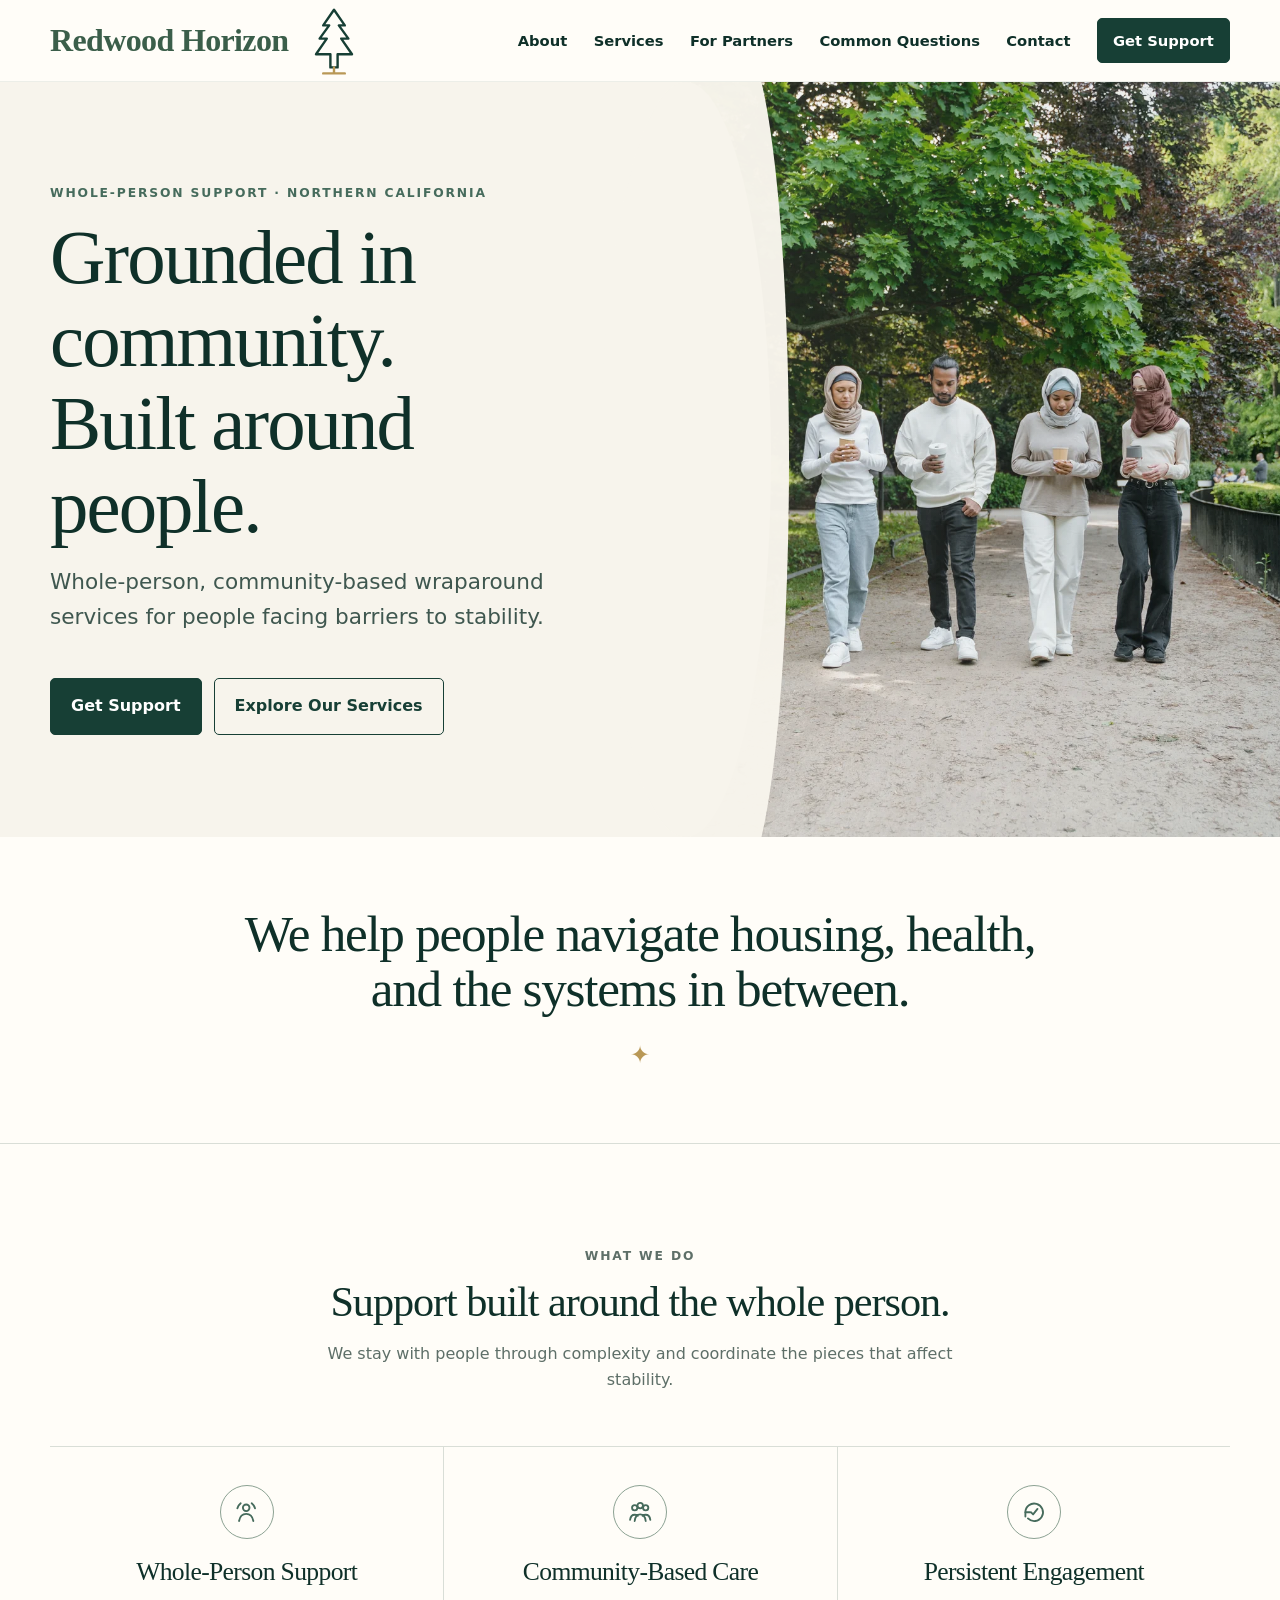
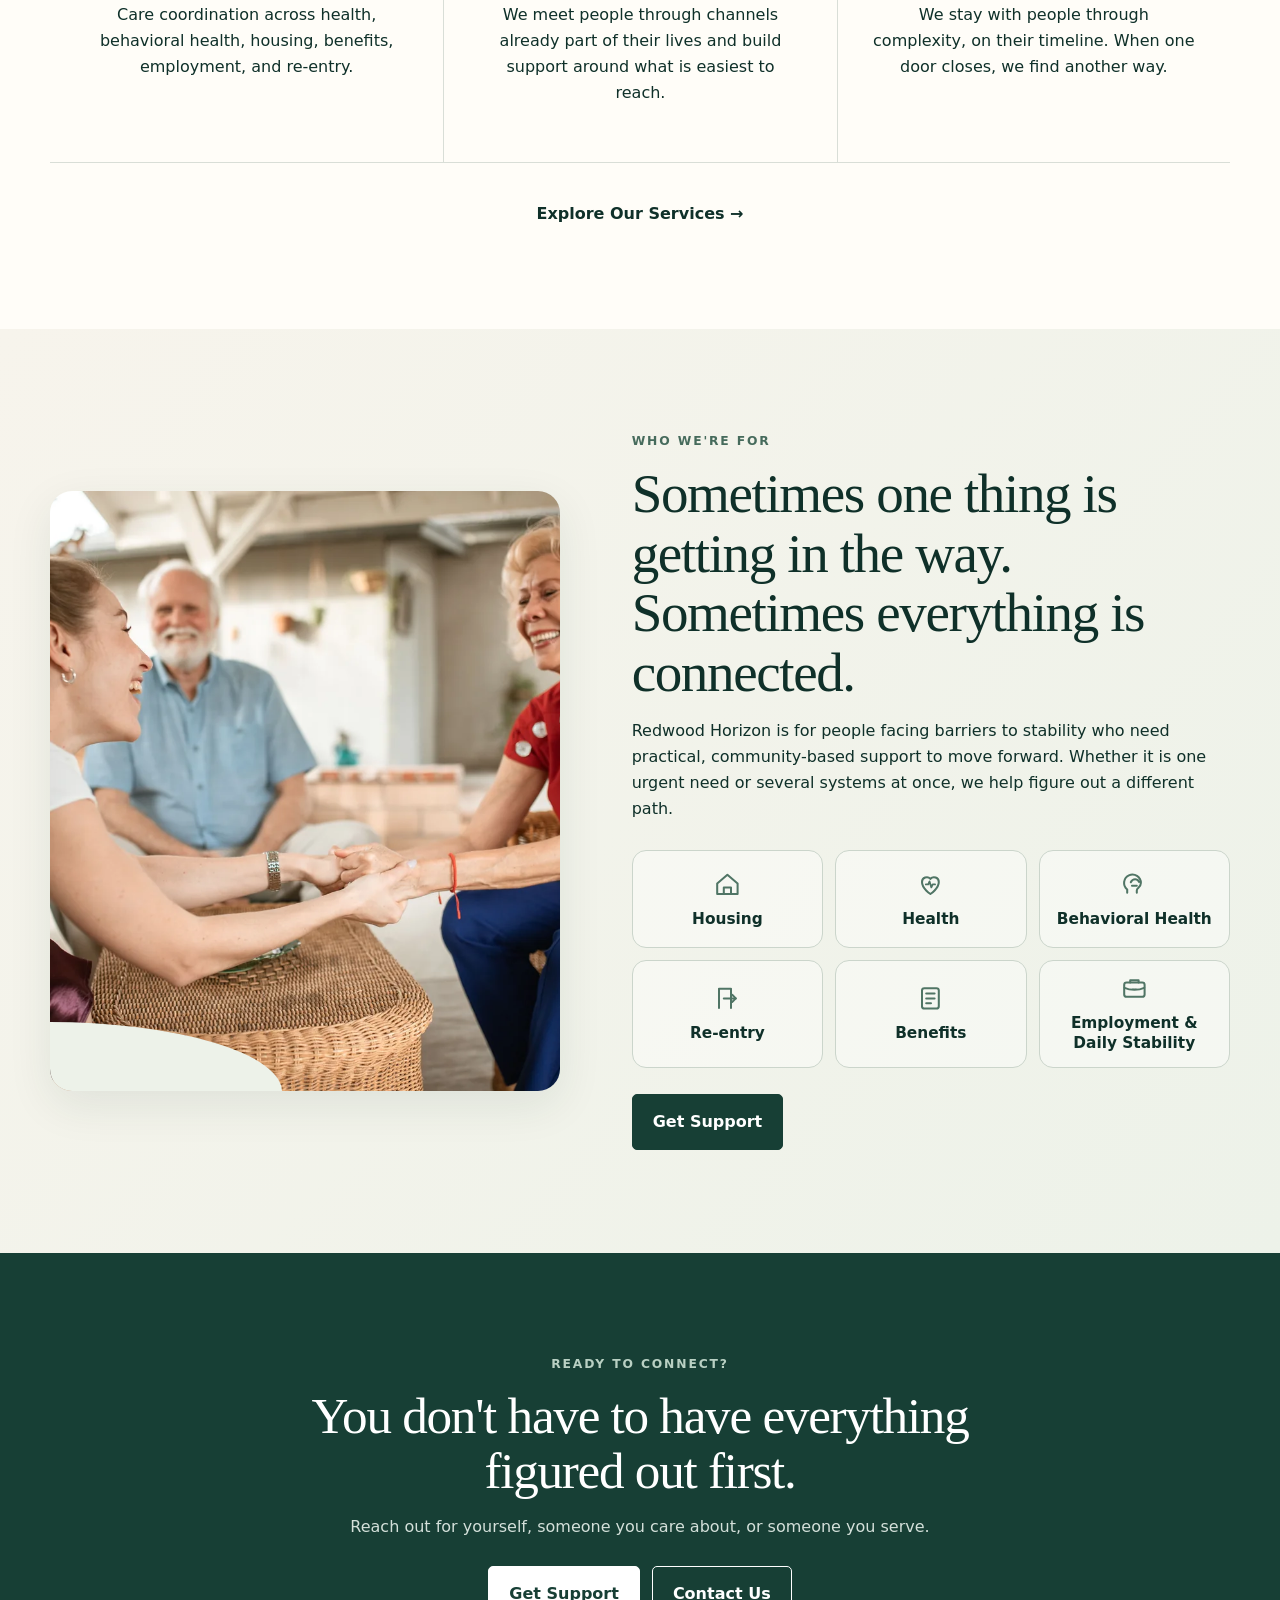
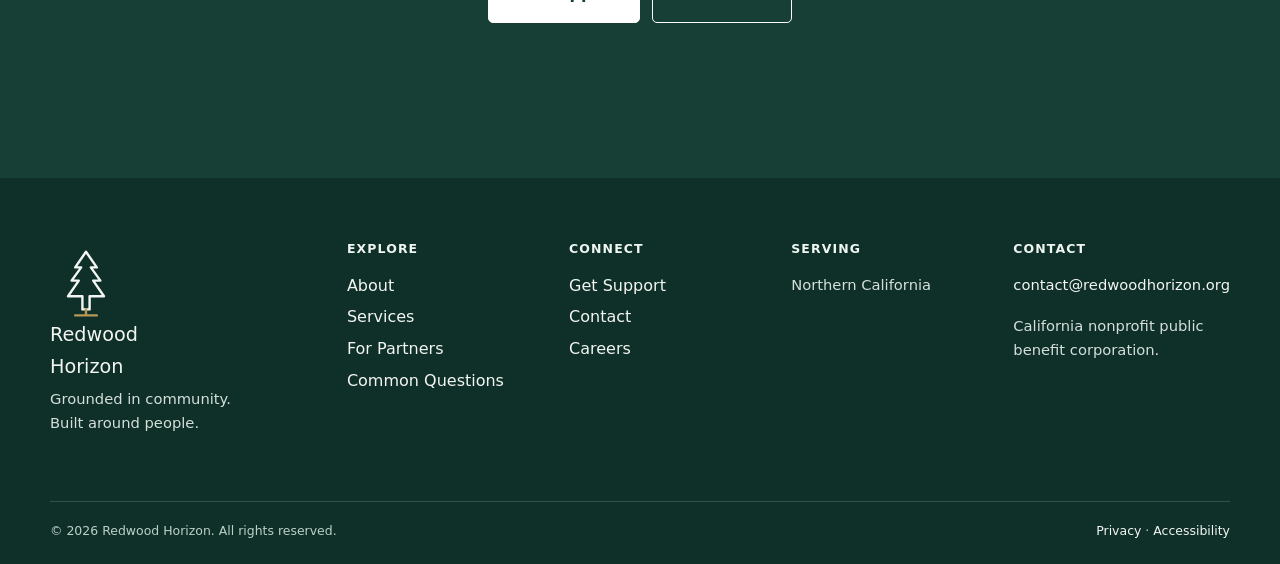
==== commit e888685e: "Make v3 production-ready: form backend + config, real privacy policy + legal CSS, SEO (canonical/OG/" ====
--- a/index.html
+++ b/index.html
@@ -1,4 +1,4 @@
-<!doctype html><html lang="en"><head><meta charset="utf-8"><meta name="viewport" content="width=device-width,initial-scale=1"><title>Redwood Horizon | Grounded in community. Built around people.</title><meta name="description" content="Whole-person, community-based wraparound services for people facing barriers to stability in Northern California."><link rel="stylesheet" href="assets/css/styles.css"><script src="assets/js/config.js" defer></script><script src="assets/js/site.js" defer></script></head><body><div data-site-header></div><main id="main">
+<!doctype html><html lang="en"><head><meta charset="utf-8"><meta name="viewport" content="width=device-width,initial-scale=1"><title>Redwood Horizon | Grounded in community. Built around people.</title><link rel="icon" type="image/svg+xml" href="assets/img/redwood-mark.svg"><meta name="description" content="Whole-person, community-based wraparound services for people facing barriers to stability in Northern California."><link rel="canonical" href="https://redwoodhorizon.org/index.html"><meta property="og:type" content="website"><meta property="og:site_name" content="Redwood Horizon"><meta property="og:title" content="Redwood Horizon | Grounded in community. Built around people."><meta property="og:description" content="Whole-person, community-based wraparound services for people facing barriers to stability in Northern California."><meta property="og:url" content="https://redwoodhorizon.org/index.html"><meta property="og:image" content="https://redwoodhorizon.org/assets/img/redwood-mark.svg"><meta name="twitter:card" content="summary_large_image"><script type="application/ld+json">{"@context":"https://schema.org","@type":"Organization","name":"Redwood Horizon","url":"https://redwoodhorizon.org/","email":"contact@redwoodhorizon.org","logo":"https://redwoodhorizon.org/assets/img/redwood-mark.svg","description":"Whole-person, community-based wraparound services for people facing barriers to stability in Northern California."}</script><link rel="stylesheet" href="assets/css/styles.css"><script src="assets/js/config.js" defer></script><script src="assets/js/site.js" defer></script></head><body><div data-site-header></div><main id="main">
 <section class="hero"><div class="hero-copy"><p class="eyebrow">Whole-person support · Northern California</p><h1>Grounded in community.<br>Built around people.</h1><p class="lede">Whole-person, community-based wraparound services for people facing barriers to stability.</p><div class="actions"><a class="button" href="get-support.html">Get Support</a><a class="button button-outline" href="services.html">Explore Our Services</a></div></div><div class="hero-photo"><img src="assets/img/hero-people.webp" width="1800" height="1200" fetchpriority="high" alt="A group of adults walking together through a green park"><span class="photo-wash" aria-hidden="true"></span></div></section>
 <section class="positioning"><h2>We help people navigate housing, health, and the systems in between.</h2><span class="star" aria-hidden="true">✦</span></section>
 <section class="section"><div class="shell"><div class="section-head section-head-compact"><p class="eyebrow">What We Do</p><h2>Support built around the whole person.</h2><p>We stay with people through complexity and coordinate the pieces that affect stability.</p></div><div class="service-triad"><article class="triad-item"><div class="round-icon"><svg class="icon" aria-hidden="true"><use href="assets/img/icons.svg#icon-whole-person"></use></svg></div><h3>Whole-Person Support</h3><p>Care coordination across health, behavioral health, housing, benefits, employment, and re-entry.</p></article><article class="triad-item"><div class="round-icon"><svg class="icon" aria-hidden="true"><use href="assets/img/icons.svg#icon-community"></use></svg></div><h3>Community-Based Care</h3><p>We meet people through channels already part of their lives and build support around what is easiest to reach.</p></article><article class="triad-item"><div class="round-icon"><svg class="icon" aria-hidden="true"><use href="assets/img/icons.svg#icon-persistent"></use></svg></div><h3>Persistent Engagement</h3><p>We stay with people through complexity, on their timeline. When one door closes, we find another way.</p></article></div><div class="center-action"><a class="text-link" href="services.html">Explore Our Services →</a></div></div></section>
--- a/assets/css/styles.css
+++ b/assets/css/styles.css
@@ -3,8 +3,8 @@
   --serif: Georgia, 'Times New Roman', serif;--sans: Inter, ui-sans-serif, system-ui, -apple-system, BlinkMacSystemFont, 'Segoe UI', sans-serif;
   --radius:18px;--max:1180px;
 }
-*{box-sizing:border-box}html{scroll-behavior:smooth}body{margin:0;background:var(--paper);color:var(--ink-deep);font:16px/1.62 var(--sans);-webkit-font-smoothing:antialiased}img{max-width:100%;display:block}a{color:inherit}p{margin:0 0 1.1rem}h1,h2,h3{font-family:var(--serif);font-weight:500;line-height:1.08;letter-spacing:-.025em;margin:0 0 1rem}h1{font-size:clamp(2.8rem,6vw,5.8rem)}h2{font-size:clamp(2rem,4vw,3.55rem)}h3{font-size:clamp(1.25rem,2vw,1.6rem)}.shell{width:min(calc(100% - 40px),var(--max));margin:auto}.narrow{width:min(calc(100% - 40px),800px);margin:auto}.eyebrow{font-size:.77rem;text-transform:uppercase;letter-spacing:.15em;font-weight:800;color:#466b5c;margin-bottom:.8rem}.lede{font-size:clamp(1.1rem,2vw,1.35rem);color:#3f574f;max-width:760px}.muted{color:var(--muted)}.sr-only{position:absolute;width:1px;height:1px;padding:0;margin:-1px;overflow:hidden;clip:rect(0,0,0,0);white-space:nowrap;border:0}.skip-link{position:absolute;left:1rem;top:-100px;background:#fff;padding:.7rem 1rem;z-index:1000}.skip-link:focus{top:1rem}.button{display:inline-flex;align-items:center;justify-content:center;gap:.4rem;text-decoration:none;background:var(--ink);color:white;border:1px solid var(--ink);padding:.9rem 1.25rem;border-radius:5px;font-weight:750;transition:.2s}.button:hover{background:var(--ink-deep);transform:translateY(-1px)}.button-outline{background:transparent;color:var(--ink)}.button-outline:hover{background:var(--sage-2)}.button-small{padding:.62rem .95rem;font-size:.92rem}.text-link{font-weight:800;text-decoration:none}.text-link:hover{text-decoration:underline}.actions{display:flex;gap:.75rem;flex-wrap:wrap;margin-top:1.6rem}.site-header{height:82px;display:flex;align-items:center;background:rgba(255,253,248,.97);border-bottom:1px solid rgba(23,63,53,.08);position:sticky;top:0;z-index:30;backdrop-filter:blur(10px)}.nav-shell{display:flex;align-items:center;justify-content:space-between;gap:2rem}.brand{display:flex;align-items:center;gap:.55rem;font-weight:770;line-height:1.02;text-decoration:none;letter-spacing:-.02em}.brand img{width:34px}.primary-nav{display:flex;align-items:center;gap:1.65rem}.primary-nav>a:not(.button){font-size:.92rem;text-decoration:none;font-weight:650}.primary-nav>a[aria-current="page"]:not(.button){text-decoration:underline;text-decoration-thickness:2px;text-underline-offset:7px}.menu-toggle{display:none;background:none;border:0;padding:.5rem}.menu-toggle span:not(.sr-only){display:block;width:26px;height:2px;background:var(--ink);margin:5px}
-.hero{min-height:670px;display:grid;grid-template-columns:1.08fr .92fr;background:var(--cream);overflow:hidden}.hero-copy{padding:clamp(4rem,8vw,8rem) max(30px,calc((100vw - var(--max))/2));padding-right:clamp(2rem,5vw,5rem);display:flex;flex-direction:column;justify-content:center;position:relative}.hero-copy:after{content:"";position:absolute;right:-80px;top:0;width:170px;height:100%;background:var(--cream);border-radius:50%;z-index:2}.hero-copy>*{position:relative;z-index:3}.hero-copy h1{max-width:700px}.hero-copy .lede{max-width:610px}.hero-art{background:url('../img/forest-horizon.svg') center/cover no-repeat;min-height:670px}.positioning{padding:4.3rem 20px;text-align:center;background:var(--paper);border-bottom:1px solid var(--line)}.positioning h2{font-size:clamp(2rem,4vw,3.25rem);max-width:820px;margin:auto}.star{font-size:1.5rem;color:var(--gold);display:block;margin:1.2rem auto 0}.section{padding:clamp(4.5rem,8vw,7.5rem) 0}.section-soft{background:linear-gradient(130deg,var(--cream),var(--sage-2))}.section-dark{background:var(--ink);color:white}.section-head{text-align:center;max-width:760px;margin:0 auto 3.3rem}.section-head p{color:var(--muted)}.section-dark .section-head p{color:#d4e0da}.service-triad{display:grid;grid-template-columns:repeat(3,1fr);border-top:1px solid var(--line);border-bottom:1px solid var(--line)}.triad-item{padding:2.4rem 2.2rem;text-align:center}.triad-item+.triad-item{border-left:1px solid var(--line)}.round-icon{width:54px;height:54px;border:1px solid #8ca293;border-radius:50%;display:grid;place-items:center;margin:0 auto 1.2rem;font-size:1.35rem}.center-action{text-align:center;margin-top:2.4rem}.audience-grid{display:grid;grid-template-columns:.85fr 1.15fr;gap:5rem;align-items:center}.audience-grid h2{font-size:clamp(2.7rem,5vw,4.7rem)}.domain-grid{display:grid;grid-template-columns:repeat(3,1fr);gap:1.3rem}.domain{min-height:125px;text-align:center;display:flex;flex-direction:column;justify-content:center;border:1px solid #cbd5cb;background:rgba(255,255,255,.38);border-radius:14px;padding:1rem;font-weight:750}.domain span{font-size:1.45rem;margin-bottom:.35rem}.page-hero{padding:7rem 0 4.5rem;background:linear-gradient(135deg,var(--cream),var(--sage-2));text-align:center}.page-hero h1{font-size:clamp(2.8rem,5vw,4.8rem)}.page-hero .lede{margin:auto}.content-block{padding:5rem 0}.intro-split{display:grid;grid-template-columns:.8fr 1.2fr;gap:4.5rem;align-items:start}.intro-split h2{font-size:clamp(2rem,4vw,3.25rem)}.service-index{display:grid;grid-template-columns:repeat(2,1fr);gap:0 4rem;border-top:1px solid var(--line)}.service-row{display:grid;grid-template-columns:54px 1fr;gap:1rem;padding:1.7rem 0;border-bottom:1px solid var(--line)}.service-row .mini-icon{width:44px;height:44px;border:1px solid #8da292;border-radius:50%;display:grid;place-items:center}.service-row h3{font-family:var(--sans);font-size:1.02rem;font-weight:800;letter-spacing:0;margin:.1rem 0 .25rem}.service-row p{font-size:.95rem;color:var(--muted);margin:0}.steps{display:grid;grid-template-columns:repeat(3,1fr);gap:2rem}.step{position:relative;padding:1.5rem}.step:not(:last-child):after{content:"→";position:absolute;right:-1.2rem;top:50%;font-size:2rem;color:#718a7c}.step-num{font:2rem/1 var(--serif);color:#638071}.values-grid{display:grid;grid-template-columns:repeat(3,1fr);gap:1rem}.value-card{border:1px solid var(--line);background:var(--paper);padding:1.7rem;min-height:250px}.value-card .step-num{font-size:1.25rem}.quote-block{font:clamp(1.4rem,2.4vw,2rem)/1.4 var(--serif);border-left:3px solid var(--gold);padding-left:1.5rem;color:#264d40}.support-layout{display:grid;grid-template-columns:.8fr 1.2fr;gap:3rem;align-items:start}.contact-option{display:flex;gap:1rem;margin:1.2rem 0}.contact-option .mini-icon{font-size:1.3rem}.crisis{background:#fff4ed;border:1px solid #e5b99e;border-radius:10px;padding:1rem 1.2rem;margin-top:2rem}.form-card{background:var(--paper);box-shadow:var(--shadow);border:1px solid #e0e4df;border-radius:14px;padding:clamp(1.3rem,3vw,2.3rem)}.field-grid{display:grid;grid-template-columns:1fr 1fr;gap:1rem}.field{margin-bottom:1rem}.field label,.field legend{display:block;font-size:.86rem;font-weight:800;margin-bottom:.35rem}.field input,.field select,.field textarea{width:100%;border:1px solid #cbd3cd;border-radius:5px;padding:.78rem .85rem;background:white;color:#183d34;font:inherit}.field textarea{min-height:130px;resize:vertical}.choice-list{display:grid;gap:.45rem}.choice-list label{font-weight:500;display:flex;gap:.55rem;align-items:flex-start}.form-status{padding:.8rem 1rem;border-radius:6px;margin-bottom:1rem}.form-status-success{background:#e7f4e9}.form-status-error{background:#fff0ee}.form-status-info{background:#edf2e9}.privacy-note{font-size:.82rem;color:var(--muted);margin-top:.8rem}.partner-benefits{display:grid;grid-template-columns:repeat(4,1fr);gap:1rem}.benefit{padding:1.6rem;border-top:2px solid #87a091;background:rgba(255,255,255,.45)}.partner-types{display:grid;grid-template-columns:repeat(2,1fr);gap:1.1rem}.partner-type{border:1px solid var(--line);padding:1.8rem}.accordion{border-top:1px solid var(--line)}.accordion-item{border-bottom:1px solid var(--line)}.accordion button{width:100%;background:none;border:0;color:var(--ink-deep);font:750 1rem/1.4 var(--sans);display:flex;justify-content:space-between;text-align:left;padding:1.3rem .2rem;cursor:pointer}.accordion button:after{content:"+";font-size:1.35rem;font-weight:400}.accordion button[aria-expanded="true"]:after{content:"−"}.accordion-panel{padding:0 2rem 1.3rem .2rem;color:var(--muted)}.contact-cards{display:grid;grid-template-columns:repeat(3,1fr);gap:1rem}.contact-card{padding:1.8rem;background:var(--sage-2);border-radius:14px}.empty-state{text-align:center;padding:5rem 2rem;background:linear-gradient(135deg,var(--cream),var(--sage-2));border:1px solid var(--line);border-radius:18px}.site-footer{background:var(--ink-deep);color:#eff5f1;padding:4rem 0 1.4rem}.footer-grid{display:grid;grid-template-columns:1.4fr repeat(4,1fr);gap:2.2rem}.site-footer h2{font:800 .78rem/1.2 var(--sans);text-transform:uppercase;letter-spacing:.09em;margin-bottom:1rem}.site-footer a{display:block;text-decoration:none;margin:.36rem 0;color:#f3f5f1}.site-footer p{color:#d5dfda;font-size:.92rem}.brand-footer{font-size:1.2rem}.footer-bottom{border-top:1px solid rgba(255,255,255,.15);margin-top:3rem;padding-top:1.2rem;display:flex;justify-content:space-between;color:#bdd0c7;font-size:.78rem}.footer-bottom a{display:inline}.legal{padding:5rem 0}.legal h2{font-size:1.7rem;margin-top:2.2rem}.kicker-line{width:50px;height:2px;background:var(--gold);margin:1rem 0 1.5rem}
+*{box-sizing:border-box}html{scroll-behavior:smooth}body{margin:0;background:var(--paper);color:var(--ink-deep);font:16px/1.62 var(--sans);-webkit-font-smoothing:antialiased}img{max-width:100%;display:block}a{color:inherit}p{margin:0 0 1.1rem}h1,h2,h3{font-family:var(--serif);font-weight:500;line-height:1.08;letter-spacing:-.025em;margin:0 0 1rem}h1{font-size:clamp(2.8rem,6vw,5.8rem)}h2{font-size:clamp(2rem,4vw,3.55rem)}h3{font-size:clamp(1.25rem,2vw,1.6rem)}.shell{width:min(calc(100% - 40px),var(--max));margin:auto}.narrow{width:min(calc(100% - 40px),800px);margin:auto}.eyebrow{font-size:.77rem;text-transform:uppercase;letter-spacing:.15em;font-weight:800;color:#466b5c;margin-bottom:.8rem}.lede{font-size:clamp(1.1rem,2vw,1.35rem);color:#3f574f;max-width:760px}.muted{color:var(--muted)}.sr-only{position:absolute;width:1px;height:1px;padding:0;margin:-1px;overflow:hidden;clip:rect(0,0,0,0);white-space:nowrap;border:0}.skip-link{position:absolute;left:1rem;top:-100px;background:#fff;padding:.7rem 1rem;z-index:1000}.skip-link:focus{top:1rem}.button{display:inline-flex;align-items:center;justify-content:center;gap:.4rem;text-decoration:none;background:var(--ink);color:white;border:1px solid var(--ink);padding:.9rem 1.25rem;border-radius:5px;font-weight:750;transition:.2s}.button:hover{background:var(--ink-deep);transform:translateY(-1px)}.button-outline{background:transparent;color:var(--ink)}.button-outline:hover{background:var(--sage-2)}.button-small{padding:.62rem .95rem;font-size:.92rem}.text-link{font-weight:800;text-decoration:none}.text-link:hover{text-decoration:underline}.actions{display:flex;gap:.75rem;flex-wrap:wrap;margin-top:1.6rem}.site-header{height:82px;display:flex;align-items:center;background:rgba(255,253,248,.97);border-bottom:1px solid rgba(23,63,53,.08);position:sticky;top:0;z-index:30;backdrop-filter:blur(10px)}.nav-shell{display:flex;align-items:center;justify-content:space-between;gap:2rem}.brand{display:flex;flex-direction:row-reverse;align-items:center;gap:10px;text-decoration:none;color:var(--ink-deep)}.brand img{width:56px;height:56px;flex-shrink:0}.brand-text{font-family:var(--serif);font-weight:700;font-size:26px;color:#3B5E4A;letter-spacing:-.02em}.primary-nav{display:flex;align-items:center;gap:1.65rem}.primary-nav>a:not(.button){font-size:.92rem;text-decoration:none;font-weight:650}.primary-nav>a[aria-current="page"]:not(.button){text-decoration:underline;text-decoration-thickness:2px;text-underline-offset:7px}.menu-toggle{display:none;background:none;border:0;padding:.5rem}.menu-toggle span:not(.sr-only){display:block;width:26px;height:2px;background:var(--ink);margin:5px}
+.hero{min-height:670px;display:grid;grid-template-columns:1.08fr .92fr;background:var(--cream);overflow:hidden}.hero-copy{padding:clamp(4rem,8vw,8rem) max(30px,calc((100vw - var(--max))/2));padding-right:clamp(2rem,5vw,5rem);display:flex;flex-direction:column;justify-content:center;position:relative}.hero-copy:after{content:"";position:absolute;right:-80px;top:0;width:170px;height:100%;background:var(--cream);border-radius:50%;z-index:2}.hero-copy>*{position:relative;z-index:3}.hero-copy h1{max-width:700px}.hero-copy .lede{max-width:610px}.hero-art{background:url('../img/forest-horizon.svg') center/cover no-repeat;min-height:670px}.positioning{padding:4.3rem 20px;text-align:center;background:var(--paper);border-bottom:1px solid var(--line)}.positioning h2{font-size:clamp(2rem,4vw,3.25rem);max-width:820px;margin:auto}.star{font-size:1.5rem;color:var(--gold);display:block;margin:1.2rem auto 0}.section{padding:clamp(4.5rem,8vw,7.5rem) 0}.section-soft{background:linear-gradient(130deg,var(--cream),var(--sage-2))}.section-dark{background:var(--ink);color:white}.section-head{text-align:center;max-width:760px;margin:0 auto 3.3rem}.section-head p{color:var(--muted)}.section-dark .section-head p{color:#d4e0da}.service-triad{display:grid;grid-template-columns:repeat(3,1fr);border-top:1px solid var(--line);border-bottom:1px solid var(--line)}.triad-item{padding:2.4rem 2.2rem;text-align:center}.triad-item+.triad-item{border-left:1px solid var(--line)}.round-icon{width:54px;height:54px;border:1px solid #8ca293;border-radius:50%;display:grid;place-items:center;margin:0 auto 1.2rem;font-size:1.35rem}.center-action{text-align:center;margin-top:2.4rem}.audience-grid{display:grid;grid-template-columns:.85fr 1.15fr;gap:5rem;align-items:center}.audience-grid h2{font-size:clamp(2.7rem,5vw,4.7rem)}.domain-grid{display:grid;grid-template-columns:repeat(3,1fr);gap:1.3rem}.domain{min-height:125px;text-align:center;display:flex;flex-direction:column;justify-content:center;border:1px solid #cbd5cb;background:rgba(255,255,255,.38);border-radius:14px;padding:1rem;font-weight:750}.domain span{font-size:1.45rem;margin-bottom:.35rem}.page-hero{padding:7rem 0 4.5rem;background:linear-gradient(135deg,var(--cream),var(--sage-2));text-align:center}.page-hero h1{font-size:clamp(2.8rem,5vw,4.8rem)}.page-hero .lede{margin:auto}.content-block{padding:5rem 0}.intro-split{display:grid;grid-template-columns:.8fr 1.2fr;gap:4.5rem;align-items:start}.intro-split h2{font-size:clamp(2rem,4vw,3.25rem)}.service-index{display:grid;grid-template-columns:repeat(2,1fr);gap:0 4rem;border-top:1px solid var(--line)}.service-row{display:grid;grid-template-columns:54px 1fr;gap:1rem;padding:1.7rem 0;border-bottom:1px solid var(--line)}.service-row .mini-icon{width:44px;height:44px;border:1px solid #8da292;border-radius:50%;display:grid;place-items:center}.service-row h3{font-family:var(--sans);font-size:1.02rem;font-weight:800;letter-spacing:0;margin:.1rem 0 .25rem}.service-row p{font-size:.95rem;color:var(--muted);margin:0}.steps{display:grid;grid-template-columns:repeat(3,1fr);gap:2rem}.step{position:relative;padding:1.5rem}.step:not(:last-child):after{content:"→";position:absolute;right:-1.2rem;top:50%;font-size:2rem;color:#718a7c}.step-num{font:2rem/1 var(--serif);color:#638071}.values-grid{display:grid;grid-template-columns:repeat(3,1fr);gap:1rem}.value-card{border:1px solid var(--line);background:var(--paper);padding:1.7rem;min-height:250px}.value-card .step-num{font-size:1.25rem}.quote-block{font:clamp(1.4rem,2.4vw,2rem)/1.4 var(--serif);border-left:3px solid var(--gold);padding-left:1.5rem;color:#264d40}.support-layout{display:grid;grid-template-columns:.8fr 1.2fr;gap:3rem;align-items:start}.contact-option{display:flex;gap:1rem;margin:1.2rem 0}.contact-option .mini-icon{font-size:1.3rem}.crisis{background:#fff4ed;border:1px solid #e5b99e;border-radius:10px;padding:1rem 1.2rem;margin-top:2rem}.form-card{background:var(--paper);box-shadow:var(--shadow);border:1px solid #e0e4df;border-radius:14px;padding:clamp(1.3rem,3vw,2.3rem)}.field-grid{display:grid;grid-template-columns:1fr 1fr;gap:1rem}.field{margin-bottom:1rem}.field label,.field legend{display:block;font-size:.86rem;font-weight:800;margin-bottom:.35rem}.field input,.field select,.field textarea{width:100%;border:1px solid #cbd3cd;border-radius:5px;padding:.78rem .85rem;background:white;color:#183d34;font:inherit}.field textarea{min-height:130px;resize:vertical}.choice-list{display:grid;gap:.45rem}.choice-list label{font-weight:500;display:flex;gap:.55rem;align-items:flex-start}.form-status{padding:.8rem 1rem;border-radius:6px;margin-bottom:1rem}.form-status-success{background:#e7f4e9}.form-status-error{background:#fff0ee}.form-status-info{background:#edf2e9}.privacy-note{font-size:.82rem;color:var(--muted);margin-top:.8rem}.partner-benefits{display:grid;grid-template-columns:repeat(4,1fr);gap:1rem}.benefit{padding:1.6rem;border-top:2px solid #87a091;background:rgba(255,255,255,.45)}.partner-types{display:grid;grid-template-columns:repeat(2,1fr);gap:1.1rem}.partner-type{border:1px solid var(--line);padding:1.8rem}.accordion{border-top:1px solid var(--line)}.accordion-item{border-bottom:1px solid var(--line)}.accordion button{width:100%;background:none;border:0;color:var(--ink-deep);font:750 1rem/1.4 var(--sans);display:flex;justify-content:space-between;text-align:left;padding:1.3rem .2rem;cursor:pointer}.accordion button:after{content:"+";font-size:1.35rem;font-weight:400}.accordion button[aria-expanded="true"]:after{content:"−"}.accordion-panel{padding:0 2rem 1.3rem .2rem;color:var(--muted)}.contact-cards{display:grid;grid-template-columns:repeat(3,1fr);gap:1rem}.contact-card{padding:1.8rem;background:var(--sage-2);border-radius:14px}.empty-state{text-align:center;padding:5rem 2rem;background:linear-gradient(135deg,var(--cream),var(--sage-2));border:1px solid var(--line);border-radius:18px}.site-footer{background:var(--ink-deep);color:#eff5f1;padding:4rem 0 1.4rem}.footer-grid{display:grid;grid-template-columns:1.4fr repeat(4,1fr);gap:2.2rem}.site-footer h2{font:800 .78rem/1.2 var(--sans);text-transform:uppercase;letter-spacing:.09em;margin-bottom:1rem}.site-footer a{display:block;text-decoration:none;margin:.36rem 0;color:#f3f5f1}.site-footer p{color:#d5dfda;font-size:.92rem}.brand-footer{font-size:1.2rem}.footer-bottom{border-top:1px solid rgba(255,255,255,.15);margin-top:3rem;padding-top:1.2rem;display:flex;justify-content:space-between;color:#bdd0c7;font-size:.78rem}.footer-bottom a{display:inline}.legal{padding:5rem 0}.legal h2{font-size:1.7rem;margin-top:2.2rem}.legal h3{font-size:1.25rem;margin-top:1.6rem}.legal p{margin:0 0 1rem}.legal ul{margin:0 0 1.1rem;padding-left:1.3rem}.legal li{margin-bottom:.4rem}.legal a{font-weight:800}.kicker-line{width:50px;height:2px;background:var(--gold);margin:1rem 0 1.5rem}
 @media(max-width:900px){.primary-nav{display:none;position:absolute;left:20px;right:20px;top:74px;background:var(--paper);padding:1rem;box-shadow:var(--shadow);border:1px solid var(--line);border-radius:10px;flex-direction:column;align-items:stretch}.primary-nav.is-open{display:flex}.menu-toggle{display:block}.hero{grid-template-columns:1fr}.hero-copy{padding:5rem max(25px,calc((100vw - var(--max))/2));}.hero-copy:after{display:none}.hero-art{min-height:360px}.audience-grid,.intro-split,.support-layout{grid-template-columns:1fr;gap:2.5rem}.partner-benefits{grid-template-columns:repeat(2,1fr)}.footer-grid{grid-template-columns:repeat(2,1fr)}.footer-brand{grid-column:1/-1}}
 @media(max-width:650px){.shell,.narrow{width:min(calc(100% - 28px),var(--max))}.site-header{height:72px}.hero{min-height:auto}.hero-copy{padding:4.2rem 22px}.hero-art{min-height:290px}.section{padding:4rem 0}.service-triad,.values-grid,.service-index,.steps,.domain-grid,.partner-types,.contact-cards,.field-grid{grid-template-columns:1fr}.triad-item+.triad-item{border-left:0;border-top:1px solid var(--line)}.step:not(:last-child):after{display:none}.partner-benefits{grid-template-columns:1fr}.audience-grid h2{font-size:2.8rem}.footer-grid{grid-template-columns:1fr}.footer-brand{grid-column:auto}.footer-bottom{flex-direction:column;gap:.6rem}.page-hero{padding:5rem 0 3.5rem}}
 @media(prefers-reduced-motion:reduce){html{scroll-behavior:auto}.button{transition:none}}
@@ -124,3 +124,7 @@
   .support-hero-photo{height:320px;border-radius:16px 16px 42px 16px}
   .about-photo{height:340px}
 }
+@media(min-width:768px){
+  .brand img{width:72px;height:72px}
+  .brand-text{font-size:32px}
+}
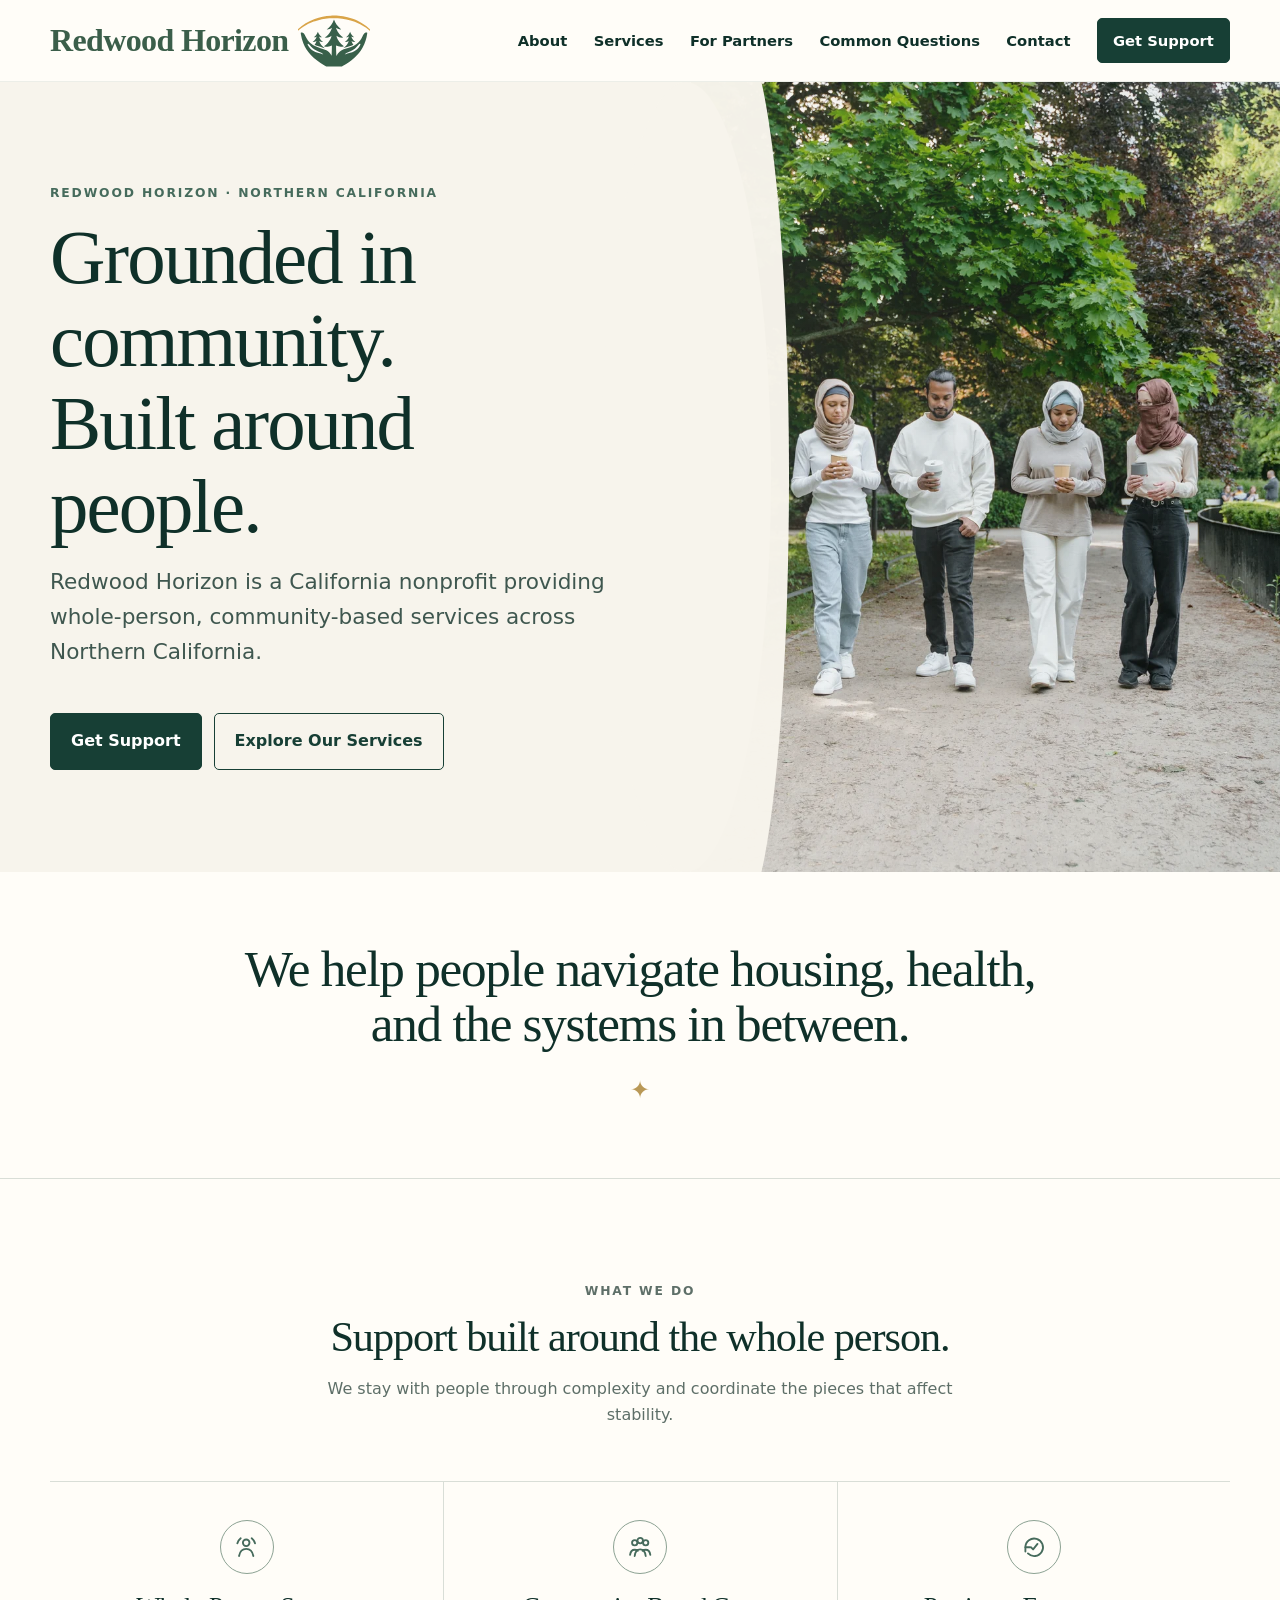
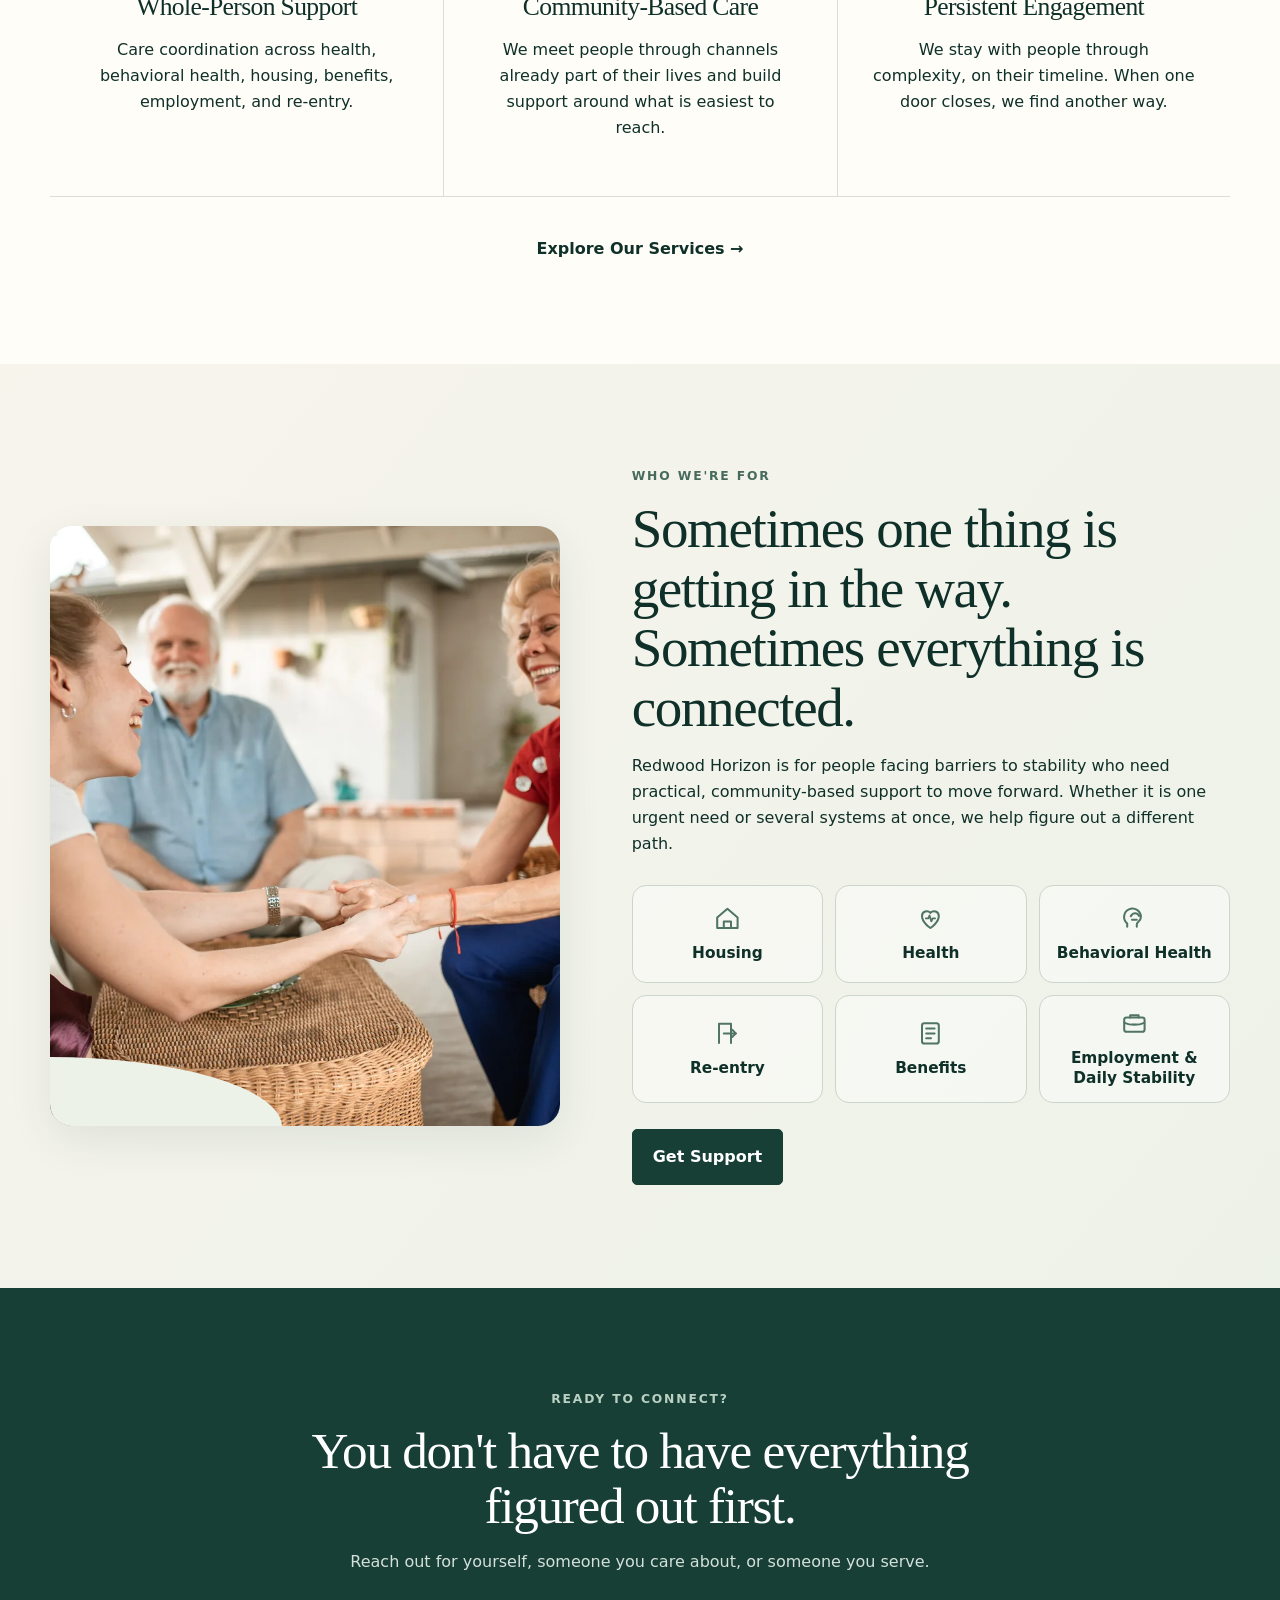
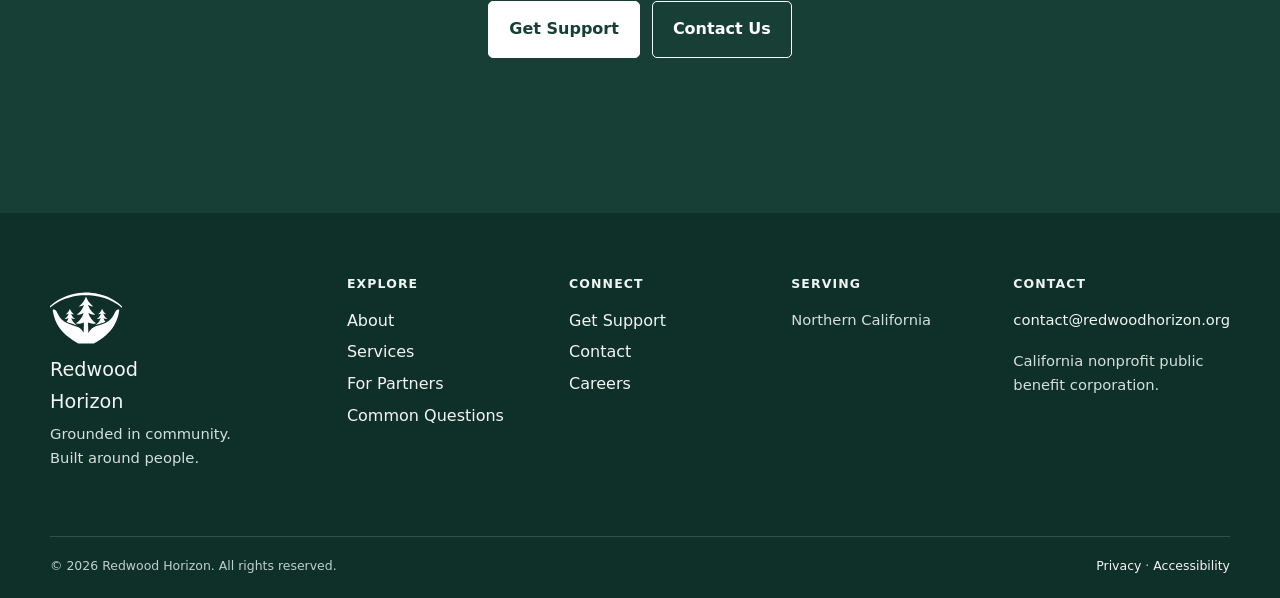
==== commit 2bbc5cd7: "SEO entity fixes per audit: homepage title 'Redwood Horizon | Whole-Person Support in Northern Calif" ====
--- a/index.html
+++ b/index.html
@@ -1,5 +1,5 @@
-<!doctype html><html lang="en"><head><meta charset="utf-8"><meta name="viewport" content="width=device-width,initial-scale=1"><title>Redwood Horizon | Grounded in community. Built around people.</title><link rel="icon" type="image/svg+xml" href="assets/img/redwood-mark.svg"><meta name="description" content="Whole-person, community-based wraparound services for people facing barriers to stability in Northern California."><link rel="canonical" href="https://redwoodhorizon.org/index.html"><meta property="og:type" content="website"><meta property="og:site_name" content="Redwood Horizon"><meta property="og:title" content="Redwood Horizon | Grounded in community. Built around people."><meta property="og:description" content="Whole-person, community-based wraparound services for people facing barriers to stability in Northern California."><meta property="og:url" content="https://redwoodhorizon.org/index.html"><meta property="og:image" content="https://redwoodhorizon.org/assets/img/redwood-mark.svg"><meta name="twitter:card" content="summary_large_image"><script type="application/ld+json">{"@context":"https://schema.org","@type":"Organization","name":"Redwood Horizon","url":"https://redwoodhorizon.org/","email":"contact@redwoodhorizon.org","logo":"https://redwoodhorizon.org/assets/img/redwood-mark.svg","description":"Whole-person, community-based wraparound services for people facing barriers to stability in Northern California."}</script><link rel="stylesheet" href="assets/css/styles.css"><script src="assets/js/config.js" defer></script><script src="assets/js/site.js" defer></script></head><body><div data-site-header></div><main id="main">
-<section class="hero"><div class="hero-copy"><p class="eyebrow">Whole-person support · Northern California</p><h1>Grounded in community.<br>Built around people.</h1><p class="lede">Whole-person, community-based wraparound services for people facing barriers to stability.</p><div class="actions"><a class="button" href="get-support.html">Get Support</a><a class="button button-outline" href="services.html">Explore Our Services</a></div></div><div class="hero-photo"><img src="assets/img/hero-people.webp" width="1800" height="1200" fetchpriority="high" alt="A group of adults walking together through a green park"><span class="photo-wash" aria-hidden="true"></span></div></section>
+<!doctype html><html lang="en"><head><meta charset="utf-8"><meta name="viewport" content="width=device-width,initial-scale=1"><title>Redwood Horizon | Whole-Person Support in Northern California</title><link rel="icon" type="image/svg+xml" href="assets/img/redwood-mark.svg"><meta name="description" content="Whole-person, community-based wraparound services for people facing barriers to stability in Northern California."><link rel="canonical" href="https://redwoodhorizon.org/index.html"><meta property="og:type" content="website"><meta property="og:site_name" content="Redwood Horizon"><meta property="og:title" content="Redwood Horizon | Whole-Person Support in Northern California"><meta property="og:description" content="Whole-person, community-based wraparound services for people facing barriers to stability in Northern California."><meta property="og:url" content="https://redwoodhorizon.org/index.html"><meta property="og:image" content="https://redwoodhorizon.org/assets/img/redwood-mark.svg"><meta name="twitter:card" content="summary_large_image"><script type="application/ld+json">{"@context":"https://schema.org","@id":"https://redwoodhorizon.org/#organization","@type":"Organization","name":"Redwood Horizon","legalName":"Redwood Horizon","url":"https://redwoodhorizon.org/","logo":"https://redwoodhorizon.org/assets/img/redwood-mark.svg","email":"contact@redwoodhorizon.org","description":"Redwood Horizon is a California nonprofit providing whole-person, community-based services across Northern California.","areaServed":"Northern California","sameAs":[]}</script><script type="application/ld+json">{"@context":"https://schema.org","@id":"https://redwoodhorizon.org/#website","@type":"WebSite","name":"Redwood Horizon","alternateName":"redwoodhorizon.org","url":"https://redwoodhorizon.org/"}</script><link rel="stylesheet" href="assets/css/styles.css"><script src="assets/js/config.js" defer></script><script src="assets/js/site.js" defer></script></head><body><div data-site-header></div><main id="main">
+<section class="hero"><div class="hero-copy"><p class="eyebrow">Redwood Horizon · Northern California</p><h1>Grounded in community.<br>Built around people.</h1><p class="lede">Redwood Horizon is a California nonprofit providing whole-person, community-based services across Northern California.</p><div class="actions"><a class="button" href="get-support.html">Get Support</a><a class="button button-outline" href="services.html">Explore Our Services</a></div></div><div class="hero-photo"><img src="assets/img/hero-people.webp" width="1800" height="1200" fetchpriority="high" alt="A group of adults walking together through a green park"><span class="photo-wash" aria-hidden="true"></span></div></section>
 <section class="positioning"><h2>We help people navigate housing, health, and the systems in between.</h2><span class="star" aria-hidden="true">✦</span></section>
 <section class="section"><div class="shell"><div class="section-head section-head-compact"><p class="eyebrow">What We Do</p><h2>Support built around the whole person.</h2><p>We stay with people through complexity and coordinate the pieces that affect stability.</p></div><div class="service-triad"><article class="triad-item"><div class="round-icon"><svg class="icon" aria-hidden="true"><use href="assets/img/icons.svg#icon-whole-person"></use></svg></div><h3>Whole-Person Support</h3><p>Care coordination across health, behavioral health, housing, benefits, employment, and re-entry.</p></article><article class="triad-item"><div class="round-icon"><svg class="icon" aria-hidden="true"><use href="assets/img/icons.svg#icon-community"></use></svg></div><h3>Community-Based Care</h3><p>We meet people through channels already part of their lives and build support around what is easiest to reach.</p></article><article class="triad-item"><div class="round-icon"><svg class="icon" aria-hidden="true"><use href="assets/img/icons.svg#icon-persistent"></use></svg></div><h3>Persistent Engagement</h3><p>We stay with people through complexity, on their timeline. When one door closes, we find another way.</p></article></div><div class="center-action"><a class="text-link" href="services.html">Explore Our Services →</a></div></div></section>
 <section class="section section-soft audience-section"><div class="shell audience-photo-grid"><div class="audience-photo"><img src="assets/img/who-for.webp" width="1400" height="933" loading="lazy" alt="Three adults sharing a warm conversation together"></div><div class="audience-content"><p class="eyebrow">Who We're For</p><h2>Sometimes one thing is getting in the way.<br>Sometimes everything is connected.</h2><p>Redwood Horizon is for people facing barriers to stability who need practical, community-based support to move forward. Whether it is one urgent need or several systems at once, we help figure out a different path.</p><div class="domain-grid domain-grid-compact"><div class="domain"><svg class="icon" aria-hidden="true"><use href="assets/img/icons.svg#icon-housing"></use></svg><span>Housing</span></div><div class="domain"><svg class="icon" aria-hidden="true"><use href="assets/img/icons.svg#icon-health"></use></svg><span>Health</span></div><div class="domain"><svg class="icon" aria-hidden="true"><use href="assets/img/icons.svg#icon-behavioral"></use></svg><span>Behavioral Health</span></div><div class="domain"><svg class="icon" aria-hidden="true"><use href="assets/img/icons.svg#icon-reentry"></use></svg><span>Re-entry</span></div><div class="domain"><svg class="icon" aria-hidden="true"><use href="assets/img/icons.svg#icon-benefits"></use></svg><span>Benefits</span></div><div class="domain"><svg class="icon" aria-hidden="true"><use href="assets/img/icons.svg#icon-employment"></use></svg><span>Employment &amp; Daily Stability</span></div></div><a class="button" href="get-support.html">Get Support</a></div></div></section>
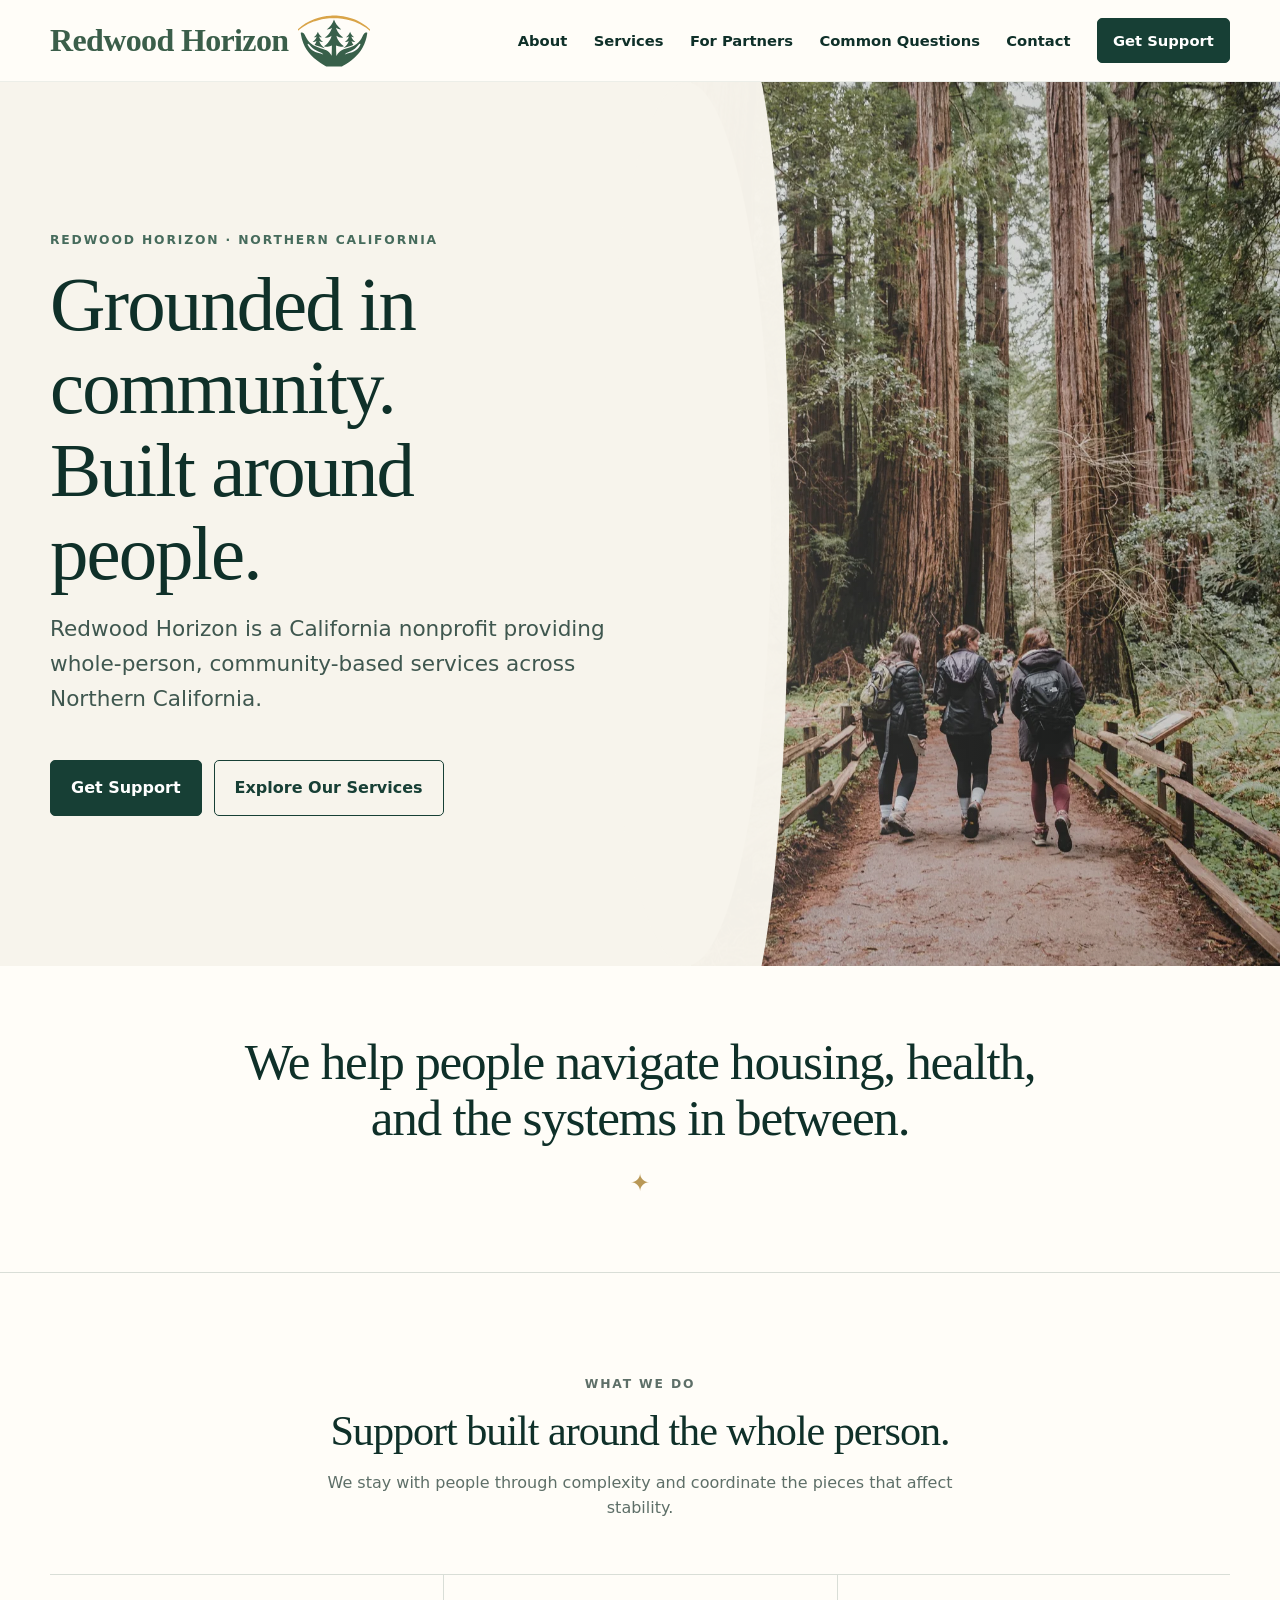
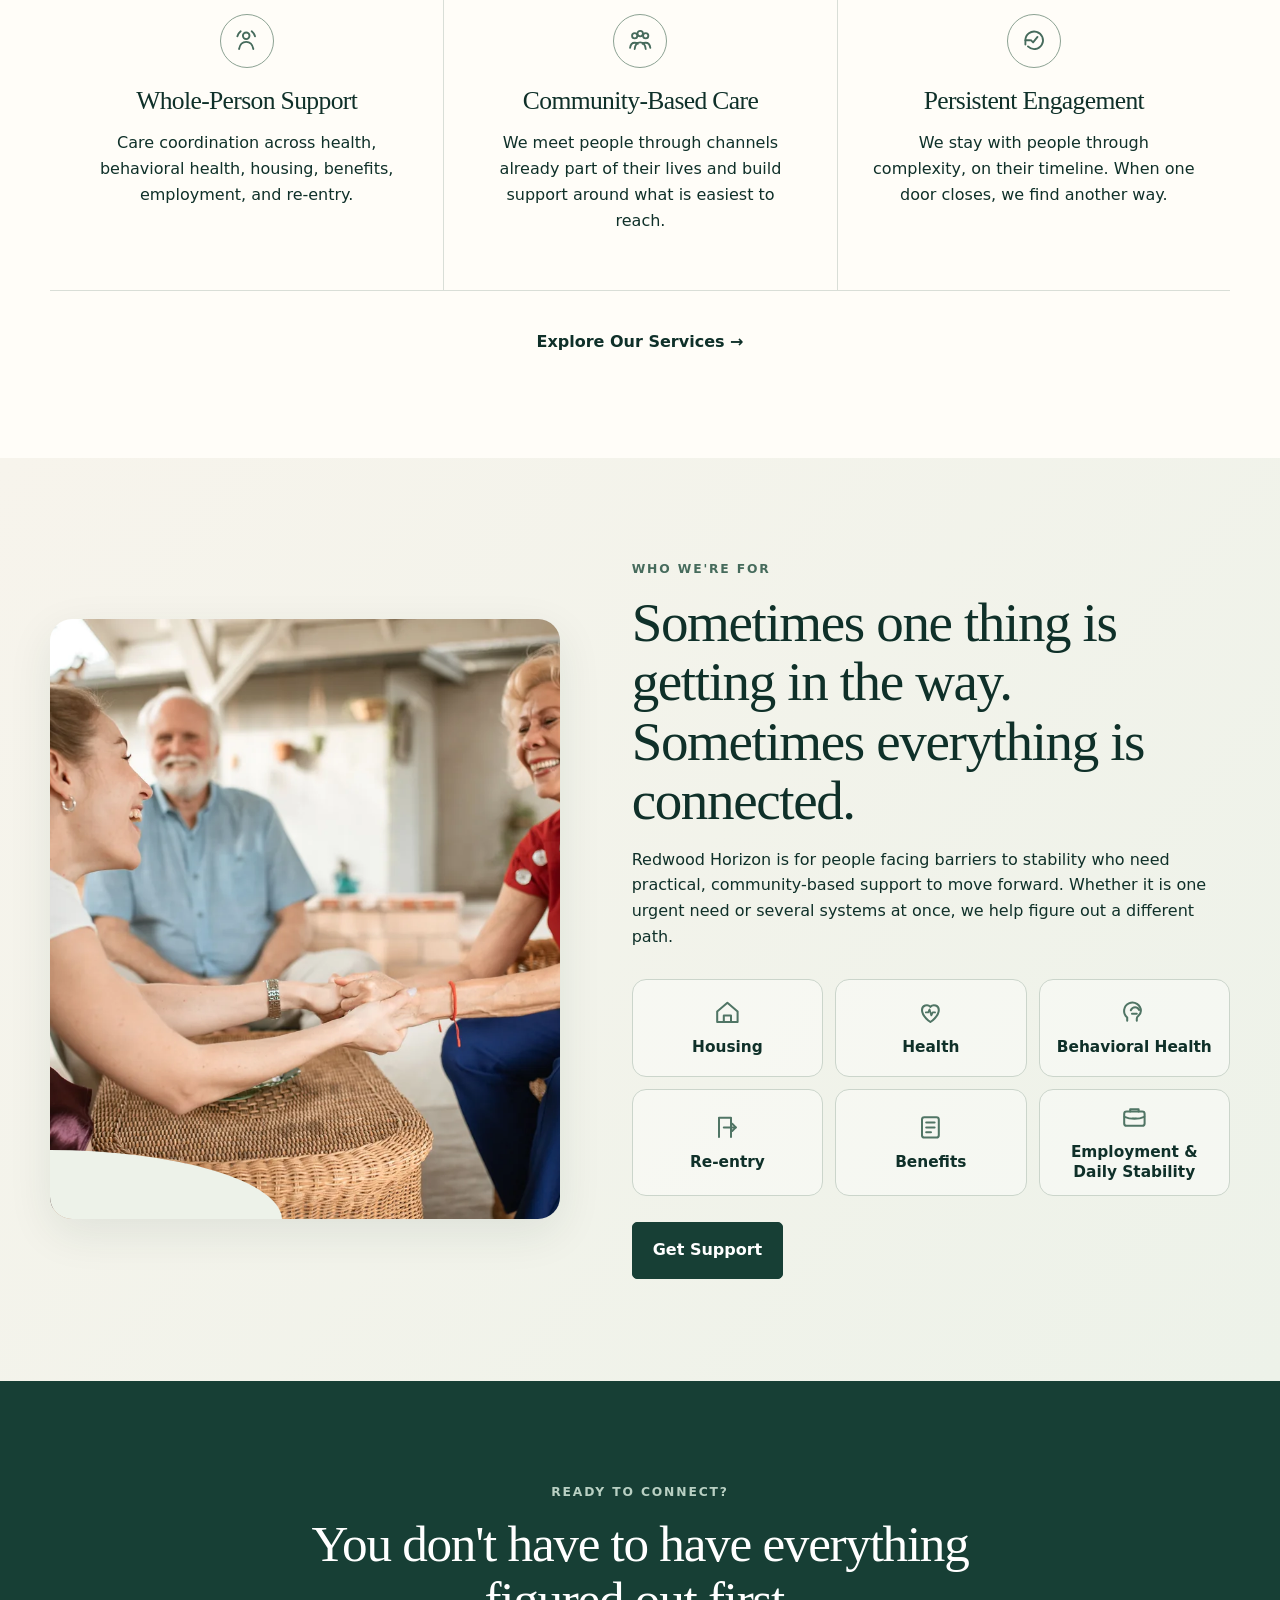
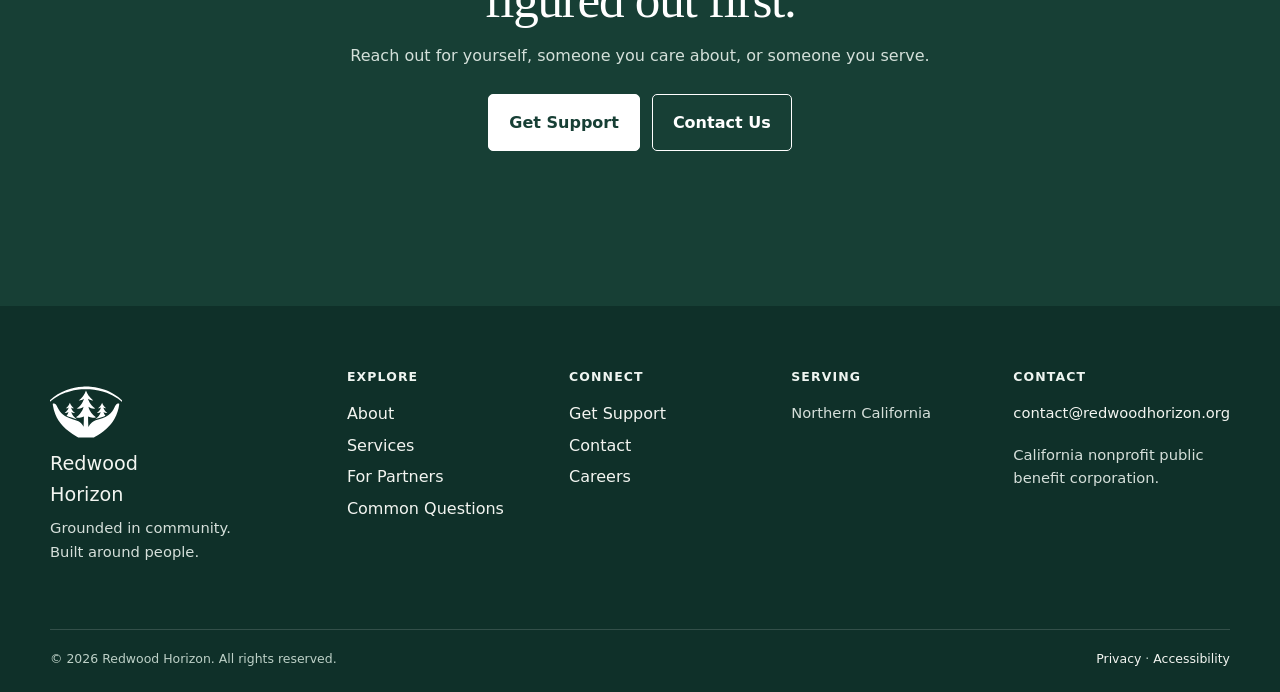
==== commit e37bcf2f: "Swap homepage hero to Pexels 15888927: three people walking a redwood forest path (portrait 933x1400" ====
--- a/index.html
+++ b/index.html
@@ -1,5 +1,5 @@
 <!doctype html><html lang="en"><head><meta charset="utf-8"><meta name="viewport" content="width=device-width,initial-scale=1"><title>Redwood Horizon | Whole-Person Support in Northern California</title><link rel="icon" type="image/svg+xml" href="assets/img/redwood-mark.svg"><meta name="description" content="Whole-person, community-based wraparound services for people facing barriers to stability in Northern California."><link rel="canonical" href="https://redwoodhorizon.org/index.html"><meta property="og:type" content="website"><meta property="og:site_name" content="Redwood Horizon"><meta property="og:title" content="Redwood Horizon | Whole-Person Support in Northern California"><meta property="og:description" content="Whole-person, community-based wraparound services for people facing barriers to stability in Northern California."><meta property="og:url" content="https://redwoodhorizon.org/index.html"><meta property="og:image" content="https://redwoodhorizon.org/assets/img/redwood-mark.svg"><meta name="twitter:card" content="summary_large_image"><script type="application/ld+json">{"@context":"https://schema.org","@id":"https://redwoodhorizon.org/#organization","@type":"Organization","name":"Redwood Horizon","legalName":"Redwood Horizon","url":"https://redwoodhorizon.org/","logo":"https://redwoodhorizon.org/assets/img/redwood-mark.svg","email":"contact@redwoodhorizon.org","description":"Redwood Horizon is a California nonprofit providing whole-person, community-based services across Northern California.","areaServed":"Northern California","sameAs":[]}</script><script type="application/ld+json">{"@context":"https://schema.org","@id":"https://redwoodhorizon.org/#website","@type":"WebSite","name":"Redwood Horizon","alternateName":"redwoodhorizon.org","url":"https://redwoodhorizon.org/"}</script><link rel="stylesheet" href="assets/css/styles.css"><script src="assets/js/config.js" defer></script><script src="assets/js/site.js" defer></script></head><body><div data-site-header></div><main id="main">
-<section class="hero"><div class="hero-copy"><p class="eyebrow">Redwood Horizon · Northern California</p><h1>Grounded in community.<br>Built around people.</h1><p class="lede">Redwood Horizon is a California nonprofit providing whole-person, community-based services across Northern California.</p><div class="actions"><a class="button" href="get-support.html">Get Support</a><a class="button button-outline" href="services.html">Explore Our Services</a></div></div><div class="hero-photo"><img src="assets/img/hero-people.webp" width="1800" height="1200" fetchpriority="high" alt="A group of adults walking together through a green park"><span class="photo-wash" aria-hidden="true"></span></div></section>
+<section class="hero"><div class="hero-copy"><p class="eyebrow">Redwood Horizon · Northern California</p><h1>Grounded in community.<br>Built around people.</h1><p class="lede">Redwood Horizon is a California nonprofit providing whole-person, community-based services across Northern California.</p><div class="actions"><a class="button" href="get-support.html">Get Support</a><a class="button button-outline" href="services.html">Explore Our Services</a></div></div><div class="hero-photo"><img src="assets/img/hero-people.webp" width="933" height="1400" fetchpriority="high" alt="Three people walking together along a redwood forest path"><span class="photo-wash" aria-hidden="true"></span></div></section>
 <section class="positioning"><h2>We help people navigate housing, health, and the systems in between.</h2><span class="star" aria-hidden="true">✦</span></section>
 <section class="section"><div class="shell"><div class="section-head section-head-compact"><p class="eyebrow">What We Do</p><h2>Support built around the whole person.</h2><p>We stay with people through complexity and coordinate the pieces that affect stability.</p></div><div class="service-triad"><article class="triad-item"><div class="round-icon"><svg class="icon" aria-hidden="true"><use href="assets/img/icons.svg#icon-whole-person"></use></svg></div><h3>Whole-Person Support</h3><p>Care coordination across health, behavioral health, housing, benefits, employment, and re-entry.</p></article><article class="triad-item"><div class="round-icon"><svg class="icon" aria-hidden="true"><use href="assets/img/icons.svg#icon-community"></use></svg></div><h3>Community-Based Care</h3><p>We meet people through channels already part of their lives and build support around what is easiest to reach.</p></article><article class="triad-item"><div class="round-icon"><svg class="icon" aria-hidden="true"><use href="assets/img/icons.svg#icon-persistent"></use></svg></div><h3>Persistent Engagement</h3><p>We stay with people through complexity, on their timeline. When one door closes, we find another way.</p></article></div><div class="center-action"><a class="text-link" href="services.html">Explore Our Services →</a></div></div></section>
 <section class="section section-soft audience-section"><div class="shell audience-photo-grid"><div class="audience-photo"><img src="assets/img/who-for.webp" width="1400" height="933" loading="lazy" alt="Three adults sharing a warm conversation together"></div><div class="audience-content"><p class="eyebrow">Who We're For</p><h2>Sometimes one thing is getting in the way.<br>Sometimes everything is connected.</h2><p>Redwood Horizon is for people facing barriers to stability who need practical, community-based support to move forward. Whether it is one urgent need or several systems at once, we help figure out a different path.</p><div class="domain-grid domain-grid-compact"><div class="domain"><svg class="icon" aria-hidden="true"><use href="assets/img/icons.svg#icon-housing"></use></svg><span>Housing</span></div><div class="domain"><svg class="icon" aria-hidden="true"><use href="assets/img/icons.svg#icon-health"></use></svg><span>Health</span></div><div class="domain"><svg class="icon" aria-hidden="true"><use href="assets/img/icons.svg#icon-behavioral"></use></svg><span>Behavioral Health</span></div><div class="domain"><svg class="icon" aria-hidden="true"><use href="assets/img/icons.svg#icon-reentry"></use></svg><span>Re-entry</span></div><div class="domain"><svg class="icon" aria-hidden="true"><use href="assets/img/icons.svg#icon-benefits"></use></svg><span>Benefits</span></div><div class="domain"><svg class="icon" aria-hidden="true"><use href="assets/img/icons.svg#icon-employment"></use></svg><span>Employment &amp; Daily Stability</span></div></div><a class="button" href="get-support.html">Get Support</a></div></div></section>
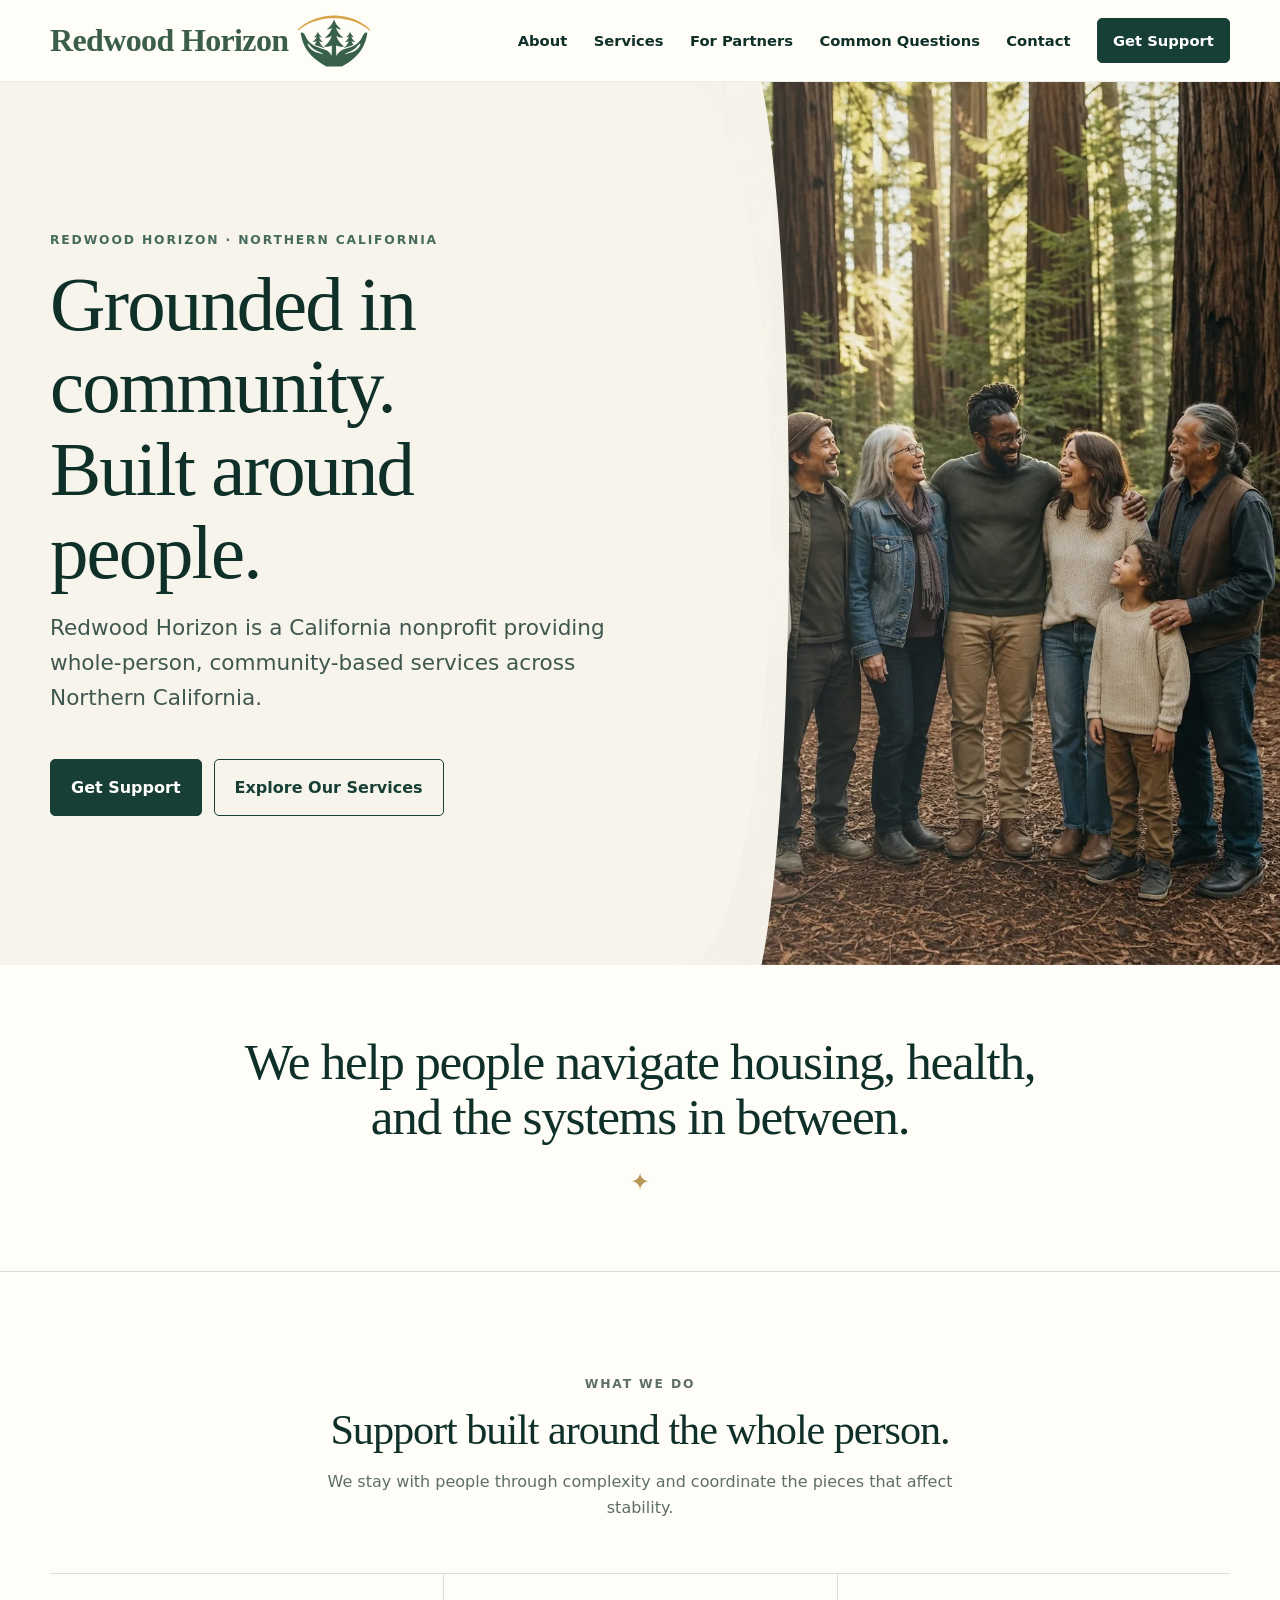
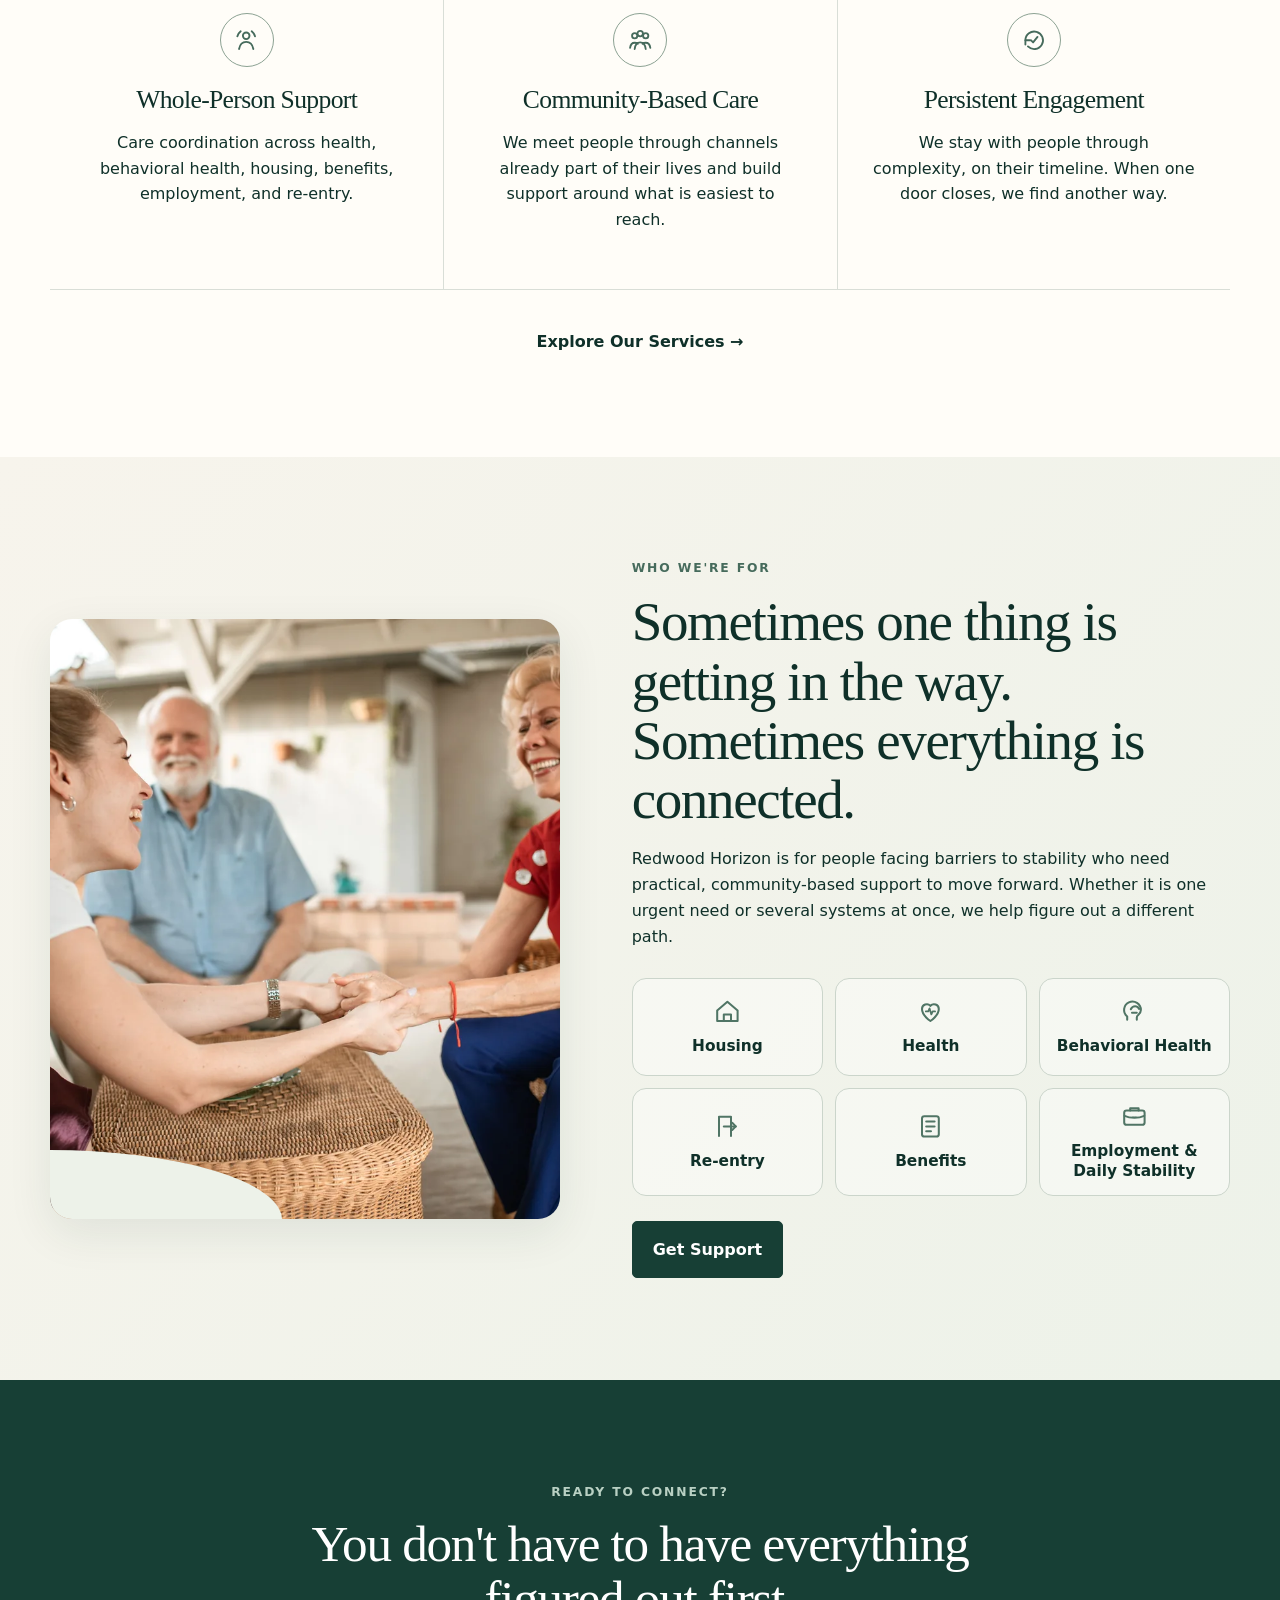
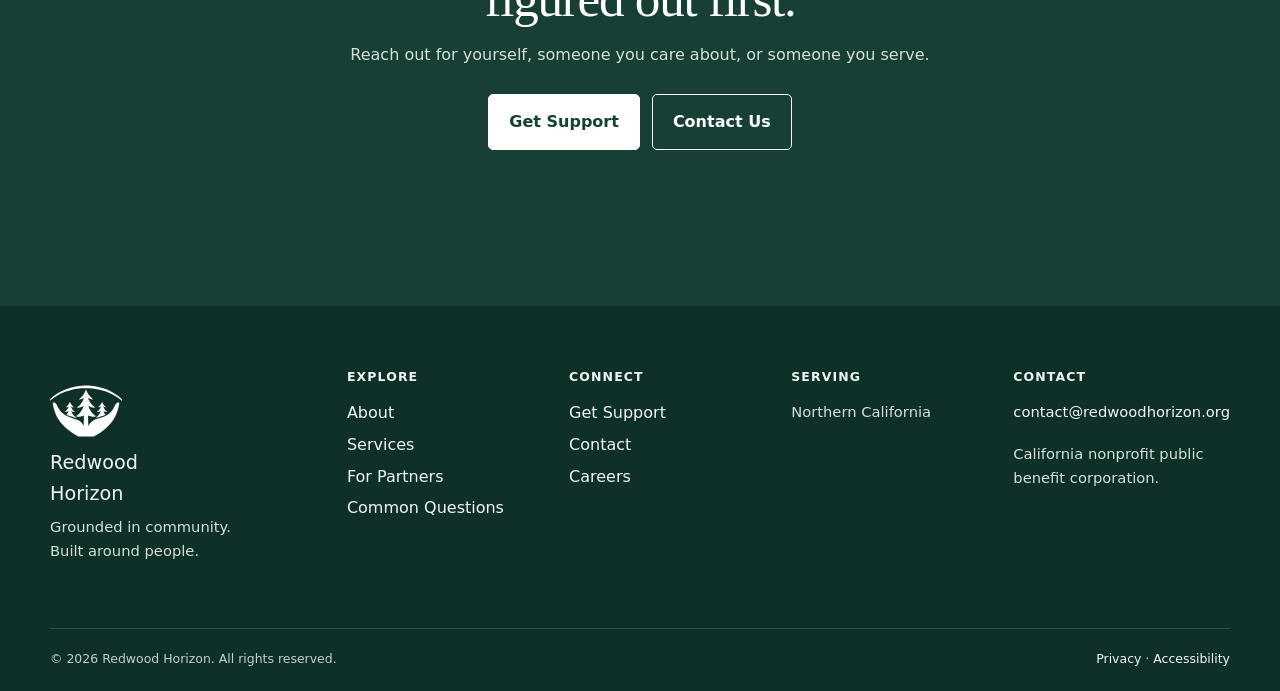
==== commit c6689839: "Swap homepage hero to photoreal community-in-redwoods (C3): diverse group laughing in redwood cleari" ====
--- a/index.html
+++ b/index.html
@@ -1,5 +1,5 @@
 <!doctype html><html lang="en"><head><meta charset="utf-8"><meta name="viewport" content="width=device-width,initial-scale=1"><title>Redwood Horizon | Whole-Person Support in Northern California</title><link rel="icon" type="image/svg+xml" href="assets/img/redwood-mark.svg"><meta name="description" content="Whole-person, community-based wraparound services for people facing barriers to stability in Northern California."><link rel="canonical" href="https://redwoodhorizon.org/index.html"><meta property="og:type" content="website"><meta property="og:site_name" content="Redwood Horizon"><meta property="og:title" content="Redwood Horizon | Whole-Person Support in Northern California"><meta property="og:description" content="Whole-person, community-based wraparound services for people facing barriers to stability in Northern California."><meta property="og:url" content="https://redwoodhorizon.org/index.html"><meta property="og:image" content="https://redwoodhorizon.org/assets/img/redwood-mark.svg"><meta name="twitter:card" content="summary_large_image"><script type="application/ld+json">{"@context":"https://schema.org","@id":"https://redwoodhorizon.org/#organization","@type":"Organization","name":"Redwood Horizon","legalName":"Redwood Horizon","url":"https://redwoodhorizon.org/","logo":"https://redwoodhorizon.org/assets/img/redwood-mark.svg","email":"contact@redwoodhorizon.org","description":"Redwood Horizon is a California nonprofit providing whole-person, community-based services across Northern California.","areaServed":"Northern California","sameAs":[]}</script><script type="application/ld+json">{"@context":"https://schema.org","@id":"https://redwoodhorizon.org/#website","@type":"WebSite","name":"Redwood Horizon","alternateName":"redwoodhorizon.org","url":"https://redwoodhorizon.org/"}</script><link rel="stylesheet" href="assets/css/styles.css"><script src="assets/js/config.js" defer></script><script src="assets/js/site.js" defer></script></head><body><div data-site-header></div><main id="main">
-<section class="hero"><div class="hero-copy"><p class="eyebrow">Redwood Horizon · Northern California</p><h1>Grounded in community.<br>Built around people.</h1><p class="lede">Redwood Horizon is a California nonprofit providing whole-person, community-based services across Northern California.</p><div class="actions"><a class="button" href="get-support.html">Get Support</a><a class="button button-outline" href="services.html">Explore Our Services</a></div></div><div class="hero-photo"><img src="assets/img/hero-people.webp" width="933" height="1400" fetchpriority="high" alt="Three people walking together along a redwood forest path"><span class="photo-wash" aria-hidden="true"></span></div></section>
+<section class="hero"><div class="hero-copy"><p class="eyebrow">Redwood Horizon · Northern California</p><h1>Grounded in community.<br>Built around people.</h1><p class="lede">Redwood Horizon is a California nonprofit providing whole-person, community-based services across Northern California.</p><div class="actions"><a class="button" href="get-support.html">Get Support</a><a class="button button-outline" href="services.html">Explore Our Services</a></div></div><div class="hero-photo"><img src="assets/img/hero-people.webp" width="843" height="1264" fetchpriority="high" alt="A warm, diverse group of people laughing together in a redwood forest clearing, one hand on a neighbor's shoulder"><span class="photo-wash" aria-hidden="true"></span></div></section>
 <section class="positioning"><h2>We help people navigate housing, health, and the systems in between.</h2><span class="star" aria-hidden="true">✦</span></section>
 <section class="section"><div class="shell"><div class="section-head section-head-compact"><p class="eyebrow">What We Do</p><h2>Support built around the whole person.</h2><p>We stay with people through complexity and coordinate the pieces that affect stability.</p></div><div class="service-triad"><article class="triad-item"><div class="round-icon"><svg class="icon" aria-hidden="true"><use href="assets/img/icons.svg#icon-whole-person"></use></svg></div><h3>Whole-Person Support</h3><p>Care coordination across health, behavioral health, housing, benefits, employment, and re-entry.</p></article><article class="triad-item"><div class="round-icon"><svg class="icon" aria-hidden="true"><use href="assets/img/icons.svg#icon-community"></use></svg></div><h3>Community-Based Care</h3><p>We meet people through channels already part of their lives and build support around what is easiest to reach.</p></article><article class="triad-item"><div class="round-icon"><svg class="icon" aria-hidden="true"><use href="assets/img/icons.svg#icon-persistent"></use></svg></div><h3>Persistent Engagement</h3><p>We stay with people through complexity, on their timeline. When one door closes, we find another way.</p></article></div><div class="center-action"><a class="text-link" href="services.html">Explore Our Services →</a></div></div></section>
 <section class="section section-soft audience-section"><div class="shell audience-photo-grid"><div class="audience-photo"><img src="assets/img/who-for.webp" width="1400" height="933" loading="lazy" alt="Three adults sharing a warm conversation together"></div><div class="audience-content"><p class="eyebrow">Who We're For</p><h2>Sometimes one thing is getting in the way.<br>Sometimes everything is connected.</h2><p>Redwood Horizon is for people facing barriers to stability who need practical, community-based support to move forward. Whether it is one urgent need or several systems at once, we help figure out a different path.</p><div class="domain-grid domain-grid-compact"><div class="domain"><svg class="icon" aria-hidden="true"><use href="assets/img/icons.svg#icon-housing"></use></svg><span>Housing</span></div><div class="domain"><svg class="icon" aria-hidden="true"><use href="assets/img/icons.svg#icon-health"></use></svg><span>Health</span></div><div class="domain"><svg class="icon" aria-hidden="true"><use href="assets/img/icons.svg#icon-behavioral"></use></svg><span>Behavioral Health</span></div><div class="domain"><svg class="icon" aria-hidden="true"><use href="assets/img/icons.svg#icon-reentry"></use></svg><span>Re-entry</span></div><div class="domain"><svg class="icon" aria-hidden="true"><use href="assets/img/icons.svg#icon-benefits"></use></svg><span>Benefits</span></div><div class="domain"><svg class="icon" aria-hidden="true"><use href="assets/img/icons.svg#icon-employment"></use></svg><span>Employment &amp; Daily Stability</span></div></div><a class="button" href="get-support.html">Get Support</a></div></div></section>
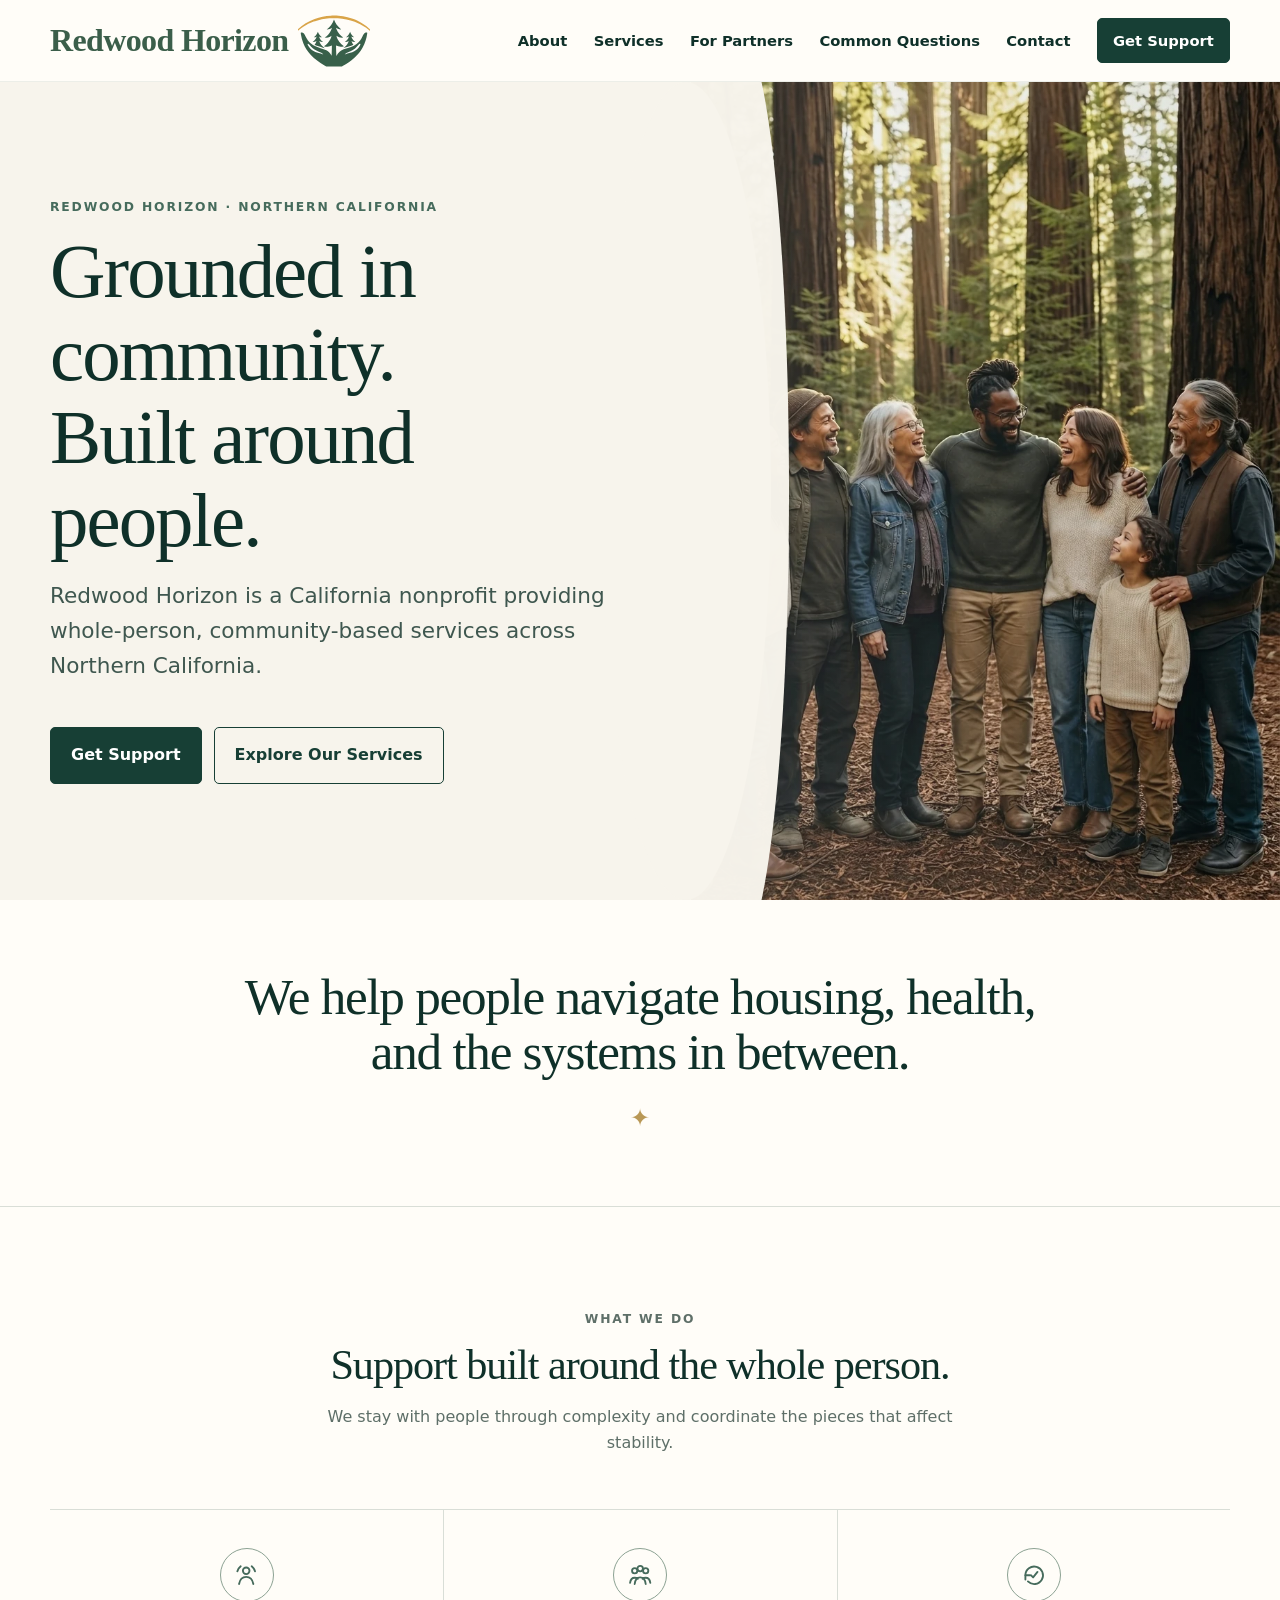
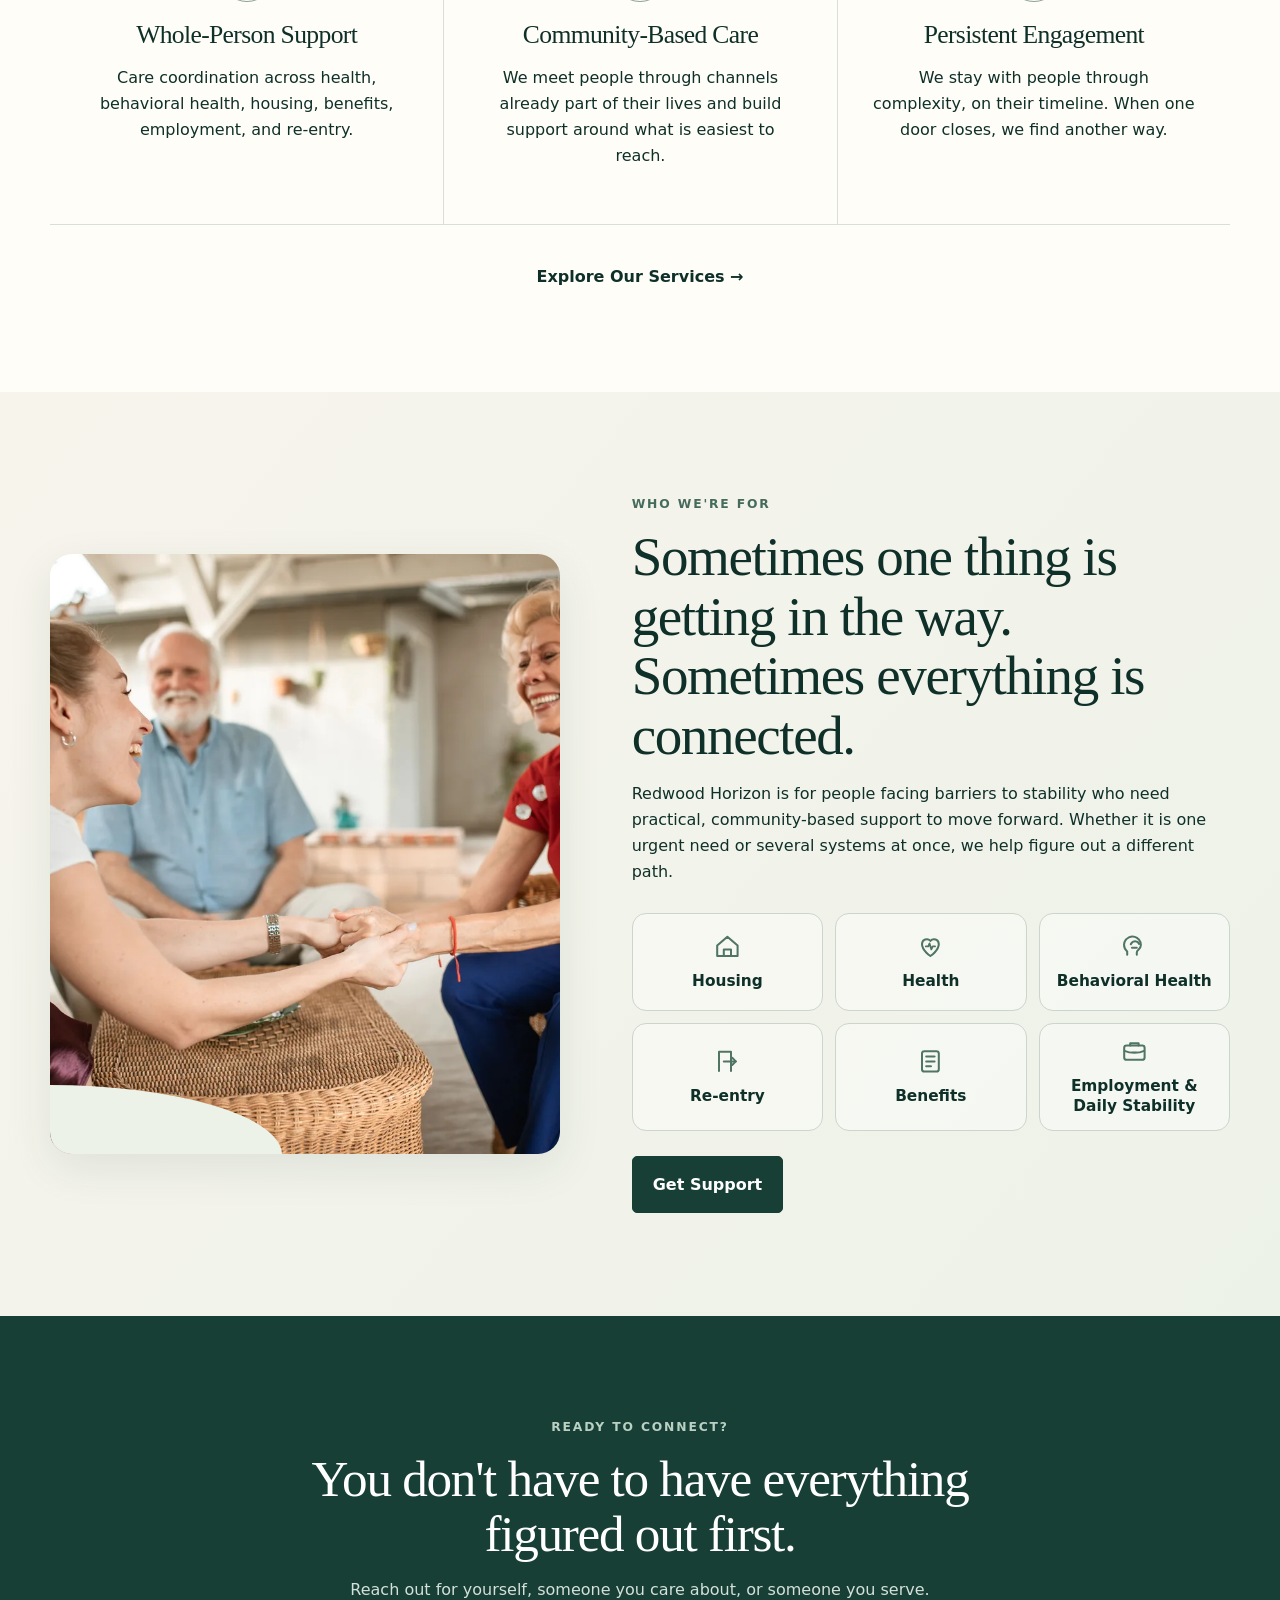
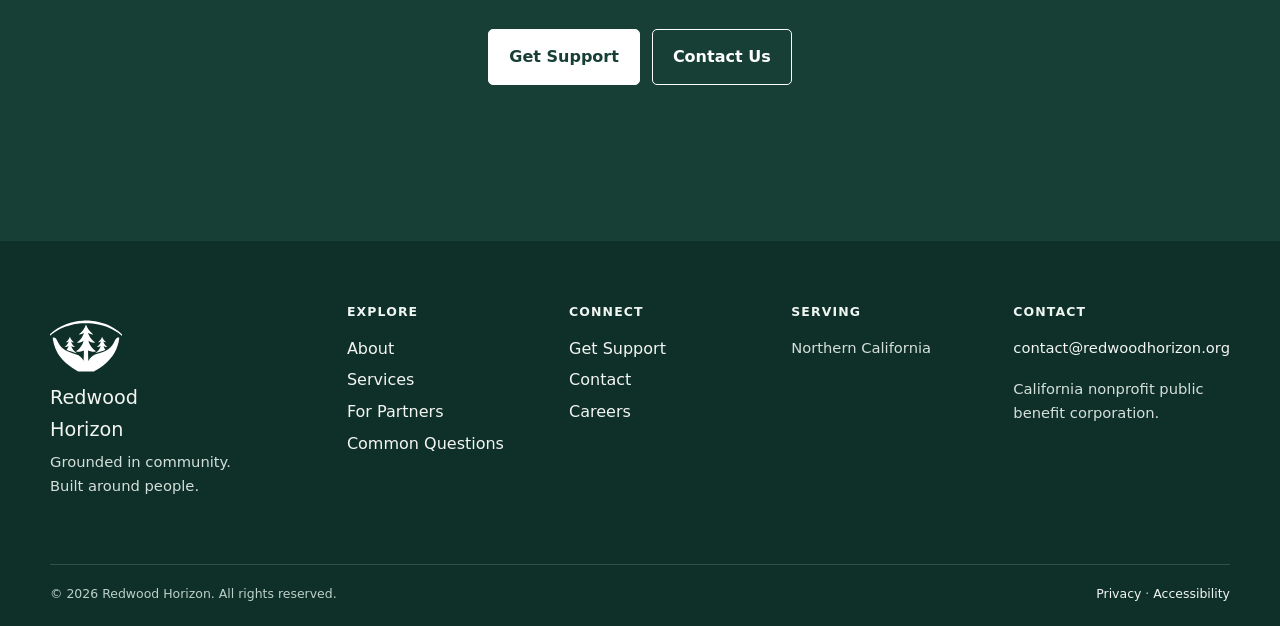
==== commit 315905b4: "Fix homepage hero on desktop: center group re-render, shorten hero to fit viewport without scrolling" ====
--- a/index.html
+++ b/index.html
@@ -1,5 +1,5 @@
 <!doctype html><html lang="en"><head><meta charset="utf-8"><meta name="viewport" content="width=device-width,initial-scale=1"><title>Redwood Horizon | Whole-Person Support in Northern California</title><link rel="icon" type="image/svg+xml" href="assets/img/redwood-mark.svg"><meta name="description" content="Whole-person, community-based wraparound services for people facing barriers to stability in Northern California."><link rel="canonical" href="https://redwoodhorizon.org/index.html"><meta property="og:type" content="website"><meta property="og:site_name" content="Redwood Horizon"><meta property="og:title" content="Redwood Horizon | Whole-Person Support in Northern California"><meta property="og:description" content="Whole-person, community-based wraparound services for people facing barriers to stability in Northern California."><meta property="og:url" content="https://redwoodhorizon.org/index.html"><meta property="og:image" content="https://redwoodhorizon.org/assets/img/redwood-mark.svg"><meta name="twitter:card" content="summary_large_image"><script type="application/ld+json">{"@context":"https://schema.org","@id":"https://redwoodhorizon.org/#organization","@type":"Organization","name":"Redwood Horizon","legalName":"Redwood Horizon","url":"https://redwoodhorizon.org/","logo":"https://redwoodhorizon.org/assets/img/redwood-mark.svg","email":"contact@redwoodhorizon.org","description":"Redwood Horizon is a California nonprofit providing whole-person, community-based services across Northern California.","areaServed":"Northern California","sameAs":[]}</script><script type="application/ld+json">{"@context":"https://schema.org","@id":"https://redwoodhorizon.org/#website","@type":"WebSite","name":"Redwood Horizon","alternateName":"redwoodhorizon.org","url":"https://redwoodhorizon.org/"}</script><link rel="stylesheet" href="assets/css/styles.css"><script src="assets/js/config.js" defer></script><script src="assets/js/site.js" defer></script></head><body><div data-site-header></div><main id="main">
-<section class="hero"><div class="hero-copy"><p class="eyebrow">Redwood Horizon · Northern California</p><h1>Grounded in community.<br>Built around people.</h1><p class="lede">Redwood Horizon is a California nonprofit providing whole-person, community-based services across Northern California.</p><div class="actions"><a class="button" href="get-support.html">Get Support</a><a class="button button-outline" href="services.html">Explore Our Services</a></div></div><div class="hero-photo"><img src="assets/img/hero-people.webp" width="843" height="1264" fetchpriority="high" alt="A warm, diverse group of people laughing together in a redwood forest clearing, one hand on a neighbor's shoulder"><span class="photo-wash" aria-hidden="true"></span></div></section>
+<section class="hero"><div class="hero-copy"><p class="eyebrow">Redwood Horizon · Northern California</p><h1>Grounded in community.<br>Built around people.</h1><p class="lede">Redwood Horizon is a California nonprofit providing whole-person, community-based services across Northern California.</p><div class="actions"><a class="button" href="get-support.html">Get Support</a><a class="button button-outline" href="services.html">Explore Our Services</a></div></div><div class="hero-photo"><img src="assets/img/hero-people.webp" width="848" height="1264" fetchpriority="high" alt="A warm, diverse group of people, centered together in a redwood forest clearing, laughing in community with one hand on a neighbor's shoulder"><span class="photo-wash" aria-hidden="true"></span></div></section>
 <section class="positioning"><h2>We help people navigate housing, health, and the systems in between.</h2><span class="star" aria-hidden="true">✦</span></section>
 <section class="section"><div class="shell"><div class="section-head section-head-compact"><p class="eyebrow">What We Do</p><h2>Support built around the whole person.</h2><p>We stay with people through complexity and coordinate the pieces that affect stability.</p></div><div class="service-triad"><article class="triad-item"><div class="round-icon"><svg class="icon" aria-hidden="true"><use href="assets/img/icons.svg#icon-whole-person"></use></svg></div><h3>Whole-Person Support</h3><p>Care coordination across health, behavioral health, housing, benefits, employment, and re-entry.</p></article><article class="triad-item"><div class="round-icon"><svg class="icon" aria-hidden="true"><use href="assets/img/icons.svg#icon-community"></use></svg></div><h3>Community-Based Care</h3><p>We meet people through channels already part of their lives and build support around what is easiest to reach.</p></article><article class="triad-item"><div class="round-icon"><svg class="icon" aria-hidden="true"><use href="assets/img/icons.svg#icon-persistent"></use></svg></div><h3>Persistent Engagement</h3><p>We stay with people through complexity, on their timeline. When one door closes, we find another way.</p></article></div><div class="center-action"><a class="text-link" href="services.html">Explore Our Services →</a></div></div></section>
 <section class="section section-soft audience-section"><div class="shell audience-photo-grid"><div class="audience-photo"><img src="assets/img/who-for.webp" width="1400" height="933" loading="lazy" alt="Three adults sharing a warm conversation together"></div><div class="audience-content"><p class="eyebrow">Who We're For</p><h2>Sometimes one thing is getting in the way.<br>Sometimes everything is connected.</h2><p>Redwood Horizon is for people facing barriers to stability who need practical, community-based support to move forward. Whether it is one urgent need or several systems at once, we help figure out a different path.</p><div class="domain-grid domain-grid-compact"><div class="domain"><svg class="icon" aria-hidden="true"><use href="assets/img/icons.svg#icon-housing"></use></svg><span>Housing</span></div><div class="domain"><svg class="icon" aria-hidden="true"><use href="assets/img/icons.svg#icon-health"></use></svg><span>Health</span></div><div class="domain"><svg class="icon" aria-hidden="true"><use href="assets/img/icons.svg#icon-behavioral"></use></svg><span>Behavioral Health</span></div><div class="domain"><svg class="icon" aria-hidden="true"><use href="assets/img/icons.svg#icon-reentry"></use></svg><span>Re-entry</span></div><div class="domain"><svg class="icon" aria-hidden="true"><use href="assets/img/icons.svg#icon-benefits"></use></svg><span>Benefits</span></div><div class="domain"><svg class="icon" aria-hidden="true"><use href="assets/img/icons.svg#icon-employment"></use></svg><span>Employment &amp; Daily Stability</span></div></div><a class="button" href="get-support.html">Get Support</a></div></div></section>
--- a/assets/css/styles.css
+++ b/assets/css/styles.css
@@ -4,7 +4,7 @@
   --radius:18px;--max:1180px;
 }
 *{box-sizing:border-box}html{scroll-behavior:smooth}body{margin:0;background:var(--paper);color:var(--ink-deep);font:16px/1.62 var(--sans);-webkit-font-smoothing:antialiased}img{max-width:100%;display:block}a{color:inherit}p{margin:0 0 1.1rem}h1,h2,h3{font-family:var(--serif);font-weight:500;line-height:1.08;letter-spacing:-.025em;margin:0 0 1rem}h1{font-size:clamp(2.8rem,6vw,5.8rem)}h2{font-size:clamp(2rem,4vw,3.55rem)}h3{font-size:clamp(1.25rem,2vw,1.6rem)}.shell{width:min(calc(100% - 40px),var(--max));margin:auto}.narrow{width:min(calc(100% - 40px),800px);margin:auto}.eyebrow{font-size:.77rem;text-transform:uppercase;letter-spacing:.15em;font-weight:800;color:#466b5c;margin-bottom:.8rem}.lede{font-size:clamp(1.1rem,2vw,1.35rem);color:#3f574f;max-width:760px}.muted{color:var(--muted)}.sr-only{position:absolute;width:1px;height:1px;padding:0;margin:-1px;overflow:hidden;clip:rect(0,0,0,0);white-space:nowrap;border:0}.skip-link{position:absolute;left:1rem;top:-100px;background:#fff;padding:.7rem 1rem;z-index:1000}.skip-link:focus{top:1rem}.button{display:inline-flex;align-items:center;justify-content:center;gap:.4rem;text-decoration:none;background:var(--ink);color:white;border:1px solid var(--ink);padding:.9rem 1.25rem;border-radius:5px;font-weight:750;transition:.2s}.button:hover{background:var(--ink-deep);transform:translateY(-1px)}.button-outline{background:transparent;color:var(--ink)}.button-outline:hover{background:var(--sage-2)}.button-small{padding:.62rem .95rem;font-size:.92rem}.text-link{font-weight:800;text-decoration:none}.text-link:hover{text-decoration:underline}.actions{display:flex;gap:.75rem;flex-wrap:wrap;margin-top:1.6rem}.site-header{height:82px;display:flex;align-items:center;background:rgba(255,253,248,.97);border-bottom:1px solid rgba(23,63,53,.08);position:sticky;top:0;z-index:30;backdrop-filter:blur(10px)}.nav-shell{display:flex;align-items:center;justify-content:space-between;gap:2rem}.brand{display:flex;flex-direction:row-reverse;align-items:center;gap:10px;text-decoration:none;color:var(--ink-deep)}.brand img{width:56px;height:56px;flex-shrink:0}.brand-text{font-family:var(--serif);font-weight:700;font-size:26px;color:#3B5E4A;letter-spacing:-.02em}.primary-nav{display:flex;align-items:center;gap:1.65rem}.primary-nav>a:not(.button){font-size:.92rem;text-decoration:none;font-weight:650}.primary-nav>a[aria-current="page"]:not(.button){text-decoration:underline;text-decoration-thickness:2px;text-underline-offset:7px}.menu-toggle{display:none;background:none;border:0;padding:.5rem}.menu-toggle span:not(.sr-only){display:block;width:26px;height:2px;background:var(--ink);margin:5px}
-.hero{min-height:670px;display:grid;grid-template-columns:1.08fr .92fr;background:var(--cream);overflow:hidden}.hero-copy{padding:clamp(4rem,8vw,8rem) max(30px,calc((100vw - var(--max))/2));padding-right:clamp(2rem,5vw,5rem);display:flex;flex-direction:column;justify-content:center;position:relative}.hero-copy:after{content:"";position:absolute;right:-80px;top:0;width:170px;height:100%;background:var(--cream);border-radius:50%;z-index:2}.hero-copy>*{position:relative;z-index:3}.hero-copy h1{max-width:700px}.hero-copy .lede{max-width:610px}.hero-art{background:url('../img/forest-horizon.svg') center/cover no-repeat;min-height:670px}.positioning{padding:4.3rem 20px;text-align:center;background:var(--paper);border-bottom:1px solid var(--line)}.positioning h2{font-size:clamp(2rem,4vw,3.25rem);max-width:820px;margin:auto}.star{font-size:1.5rem;color:var(--gold);display:block;margin:1.2rem auto 0}.section{padding:clamp(4.5rem,8vw,7.5rem) 0}.section-soft{background:linear-gradient(130deg,var(--cream),var(--sage-2))}.section-dark{background:var(--ink);color:white}.section-head{text-align:center;max-width:760px;margin:0 auto 3.3rem}.section-head p{color:var(--muted)}.section-dark .section-head p{color:#d4e0da}.service-triad{display:grid;grid-template-columns:repeat(3,1fr);border-top:1px solid var(--line);border-bottom:1px solid var(--line)}.triad-item{padding:2.4rem 2.2rem;text-align:center}.triad-item+.triad-item{border-left:1px solid var(--line)}.round-icon{width:54px;height:54px;border:1px solid #8ca293;border-radius:50%;display:grid;place-items:center;margin:0 auto 1.2rem;font-size:1.35rem}.center-action{text-align:center;margin-top:2.4rem}.audience-grid{display:grid;grid-template-columns:.85fr 1.15fr;gap:5rem;align-items:center}.audience-grid h2{font-size:clamp(2.7rem,5vw,4.7rem)}.domain-grid{display:grid;grid-template-columns:repeat(3,1fr);gap:1.3rem}.domain{min-height:125px;text-align:center;display:flex;flex-direction:column;justify-content:center;border:1px solid #cbd5cb;background:rgba(255,255,255,.38);border-radius:14px;padding:1rem;font-weight:750}.domain span{font-size:1.45rem;margin-bottom:.35rem}.page-hero{padding:7rem 0 4.5rem;background:linear-gradient(135deg,var(--cream),var(--sage-2));text-align:center}.page-hero h1{font-size:clamp(2.8rem,5vw,4.8rem)}.page-hero .lede{margin:auto}.content-block{padding:5rem 0}.intro-split{display:grid;grid-template-columns:.8fr 1.2fr;gap:4.5rem;align-items:start}.intro-split h2{font-size:clamp(2rem,4vw,3.25rem)}.service-index{display:grid;grid-template-columns:repeat(2,1fr);gap:0 4rem;border-top:1px solid var(--line)}.service-row{display:grid;grid-template-columns:54px 1fr;gap:1rem;padding:1.7rem 0;border-bottom:1px solid var(--line)}.service-row .mini-icon{width:44px;height:44px;border:1px solid #8da292;border-radius:50%;display:grid;place-items:center}.service-row h3{font-family:var(--sans);font-size:1.02rem;font-weight:800;letter-spacing:0;margin:.1rem 0 .25rem}.service-row p{font-size:.95rem;color:var(--muted);margin:0}.steps{display:grid;grid-template-columns:repeat(3,1fr);gap:2rem}.step{position:relative;padding:1.5rem}.step:not(:last-child):after{content:"→";position:absolute;right:-1.2rem;top:50%;font-size:2rem;color:#718a7c}.step-num{font:2rem/1 var(--serif);color:#638071}.values-grid{display:grid;grid-template-columns:repeat(3,1fr);gap:1rem}.value-card{border:1px solid var(--line);background:var(--paper);padding:1.7rem;min-height:250px}.value-card .step-num{font-size:1.25rem}.quote-block{font:clamp(1.4rem,2.4vw,2rem)/1.4 var(--serif);border-left:3px solid var(--gold);padding-left:1.5rem;color:#264d40}.support-layout{display:grid;grid-template-columns:.8fr 1.2fr;gap:3rem;align-items:start}.contact-option{display:flex;gap:1rem;margin:1.2rem 0}.contact-option .mini-icon{font-size:1.3rem}.crisis{background:#fff4ed;border:1px solid #e5b99e;border-radius:10px;padding:1rem 1.2rem;margin-top:2rem}.form-card{background:var(--paper);box-shadow:var(--shadow);border:1px solid #e0e4df;border-radius:14px;padding:clamp(1.3rem,3vw,2.3rem)}.field-grid{display:grid;grid-template-columns:1fr 1fr;gap:1rem}.field{margin-bottom:1rem}.field label,.field legend{display:block;font-size:.86rem;font-weight:800;margin-bottom:.35rem}.field input,.field select,.field textarea{width:100%;border:1px solid #cbd3cd;border-radius:5px;padding:.78rem .85rem;background:white;color:#183d34;font:inherit}.field textarea{min-height:130px;resize:vertical}.choice-list{display:grid;gap:.45rem}.choice-list label{font-weight:500;display:flex;gap:.55rem;align-items:flex-start}.form-status{padding:.8rem 1rem;border-radius:6px;margin-bottom:1rem}.form-status-success{background:#e7f4e9}.form-status-error{background:#fff0ee}.form-status-info{background:#edf2e9}.privacy-note{font-size:.82rem;color:var(--muted);margin-top:.8rem}.partner-benefits{display:grid;grid-template-columns:repeat(4,1fr);gap:1rem}.benefit{padding:1.6rem;border-top:2px solid #87a091;background:rgba(255,255,255,.45)}.partner-types{display:grid;grid-template-columns:repeat(2,1fr);gap:1.1rem}.partner-type{border:1px solid var(--line);padding:1.8rem}.accordion{border-top:1px solid var(--line)}.accordion-item{border-bottom:1px solid var(--line)}.accordion button{width:100%;background:none;border:0;color:var(--ink-deep);font:750 1rem/1.4 var(--sans);display:flex;justify-content:space-between;text-align:left;padding:1.3rem .2rem;cursor:pointer}.accordion button:after{content:"+";font-size:1.35rem;font-weight:400}.accordion button[aria-expanded="true"]:after{content:"−"}.accordion-panel{padding:0 2rem 1.3rem .2rem;color:var(--muted)}.contact-cards{display:grid;grid-template-columns:repeat(3,1fr);gap:1rem}.contact-card{padding:1.8rem;background:var(--sage-2);border-radius:14px}.empty-state{text-align:center;padding:5rem 2rem;background:linear-gradient(135deg,var(--cream),var(--sage-2));border:1px solid var(--line);border-radius:18px}.site-footer{background:var(--ink-deep);color:#eff5f1;padding:4rem 0 1.4rem}.footer-grid{display:grid;grid-template-columns:1.4fr repeat(4,1fr);gap:2.2rem}.site-footer h2{font:800 .78rem/1.2 var(--sans);text-transform:uppercase;letter-spacing:.09em;margin-bottom:1rem}.site-footer a{display:block;text-decoration:none;margin:.36rem 0;color:#f3f5f1}.site-footer p{color:#d5dfda;font-size:.92rem}.brand-footer{font-size:1.2rem}.footer-bottom{border-top:1px solid rgba(255,255,255,.15);margin-top:3rem;padding-top:1.2rem;display:flex;justify-content:space-between;color:#bdd0c7;font-size:.78rem}.footer-bottom a{display:inline}.legal{padding:5rem 0}.legal h2{font-size:1.7rem;margin-top:2.2rem}.legal h3{font-size:1.25rem;margin-top:1.6rem}.legal p{margin:0 0 1rem}.legal ul{margin:0 0 1.1rem;padding-left:1.3rem}.legal li{margin-bottom:.4rem}.legal a{font-weight:800}.kicker-line{width:50px;height:2px;background:var(--gold);margin:1rem 0 1.5rem}
+.hero{height:calc(100vh - 82px);min-height:460px;display:grid;grid-template-columns:1.08fr .92fr;grid-template-rows:minmax(0,1fr);background:var(--cream);overflow:hidden}.hero-copy{padding:clamp(2.5rem,5vw,5rem) max(30px,calc((100vw - var(--max))/2));padding-right:clamp(2rem,5vw,5rem);display:flex;flex-direction:column;justify-content:center;position:relative}.hero-copy:after{content:"";position:absolute;right:-80px;top:0;width:170px;height:100%;background:var(--cream);border-radius:50%;z-index:2}.hero-copy>*{position:relative;z-index:3}.hero-copy h1{max-width:700px}.hero-copy .lede{max-width:610px}.hero-art{background:url('../img/forest-horizon.svg') center/cover no-repeat;min-height:670px}.positioning{padding:4.3rem 20px;text-align:center;background:var(--paper);border-bottom:1px solid var(--line)}.positioning h2{font-size:clamp(2rem,4vw,3.25rem);max-width:820px;margin:auto}.star{font-size:1.5rem;color:var(--gold);display:block;margin:1.2rem auto 0}.section{padding:clamp(4.5rem,8vw,7.5rem) 0}.section-soft{background:linear-gradient(130deg,var(--cream),var(--sage-2))}.section-dark{background:var(--ink);color:white}.section-head{text-align:center;max-width:760px;margin:0 auto 3.3rem}.section-head p{color:var(--muted)}.section-dark .section-head p{color:#d4e0da}.service-triad{display:grid;grid-template-columns:repeat(3,1fr);border-top:1px solid var(--line);border-bottom:1px solid var(--line)}.triad-item{padding:2.4rem 2.2rem;text-align:center}.triad-item+.triad-item{border-left:1px solid var(--line)}.round-icon{width:54px;height:54px;border:1px solid #8ca293;border-radius:50%;display:grid;place-items:center;margin:0 auto 1.2rem;font-size:1.35rem}.center-action{text-align:center;margin-top:2.4rem}.audience-grid{display:grid;grid-template-columns:.85fr 1.15fr;gap:5rem;align-items:center}.audience-grid h2{font-size:clamp(2.7rem,5vw,4.7rem)}.domain-grid{display:grid;grid-template-columns:repeat(3,1fr);gap:1.3rem}.domain{min-height:125px;text-align:center;display:flex;flex-direction:column;justify-content:center;border:1px solid #cbd5cb;background:rgba(255,255,255,.38);border-radius:14px;padding:1rem;font-weight:750}.domain span{font-size:1.45rem;margin-bottom:.35rem}.page-hero{padding:7rem 0 4.5rem;background:linear-gradient(135deg,var(--cream),var(--sage-2));text-align:center}.page-hero h1{font-size:clamp(2.8rem,5vw,4.8rem)}.page-hero .lede{margin:auto}.content-block{padding:5rem 0}.intro-split{display:grid;grid-template-columns:.8fr 1.2fr;gap:4.5rem;align-items:start}.intro-split h2{font-size:clamp(2rem,4vw,3.25rem)}.service-index{display:grid;grid-template-columns:repeat(2,1fr);gap:0 4rem;border-top:1px solid var(--line)}.service-row{display:grid;grid-template-columns:54px 1fr;gap:1rem;padding:1.7rem 0;border-bottom:1px solid var(--line)}.service-row .mini-icon{width:44px;height:44px;border:1px solid #8da292;border-radius:50%;display:grid;place-items:center}.service-row h3{font-family:var(--sans);font-size:1.02rem;font-weight:800;letter-spacing:0;margin:.1rem 0 .25rem}.service-row p{font-size:.95rem;color:var(--muted);margin:0}.steps{display:grid;grid-template-columns:repeat(3,1fr);gap:2rem}.step{position:relative;padding:1.5rem}.step:not(:last-child):after{content:"→";position:absolute;right:-1.2rem;top:50%;font-size:2rem;color:#718a7c}.step-num{font:2rem/1 var(--serif);color:#638071}.values-grid{display:grid;grid-template-columns:repeat(3,1fr);gap:1rem}.value-card{border:1px solid var(--line);background:var(--paper);padding:1.7rem;min-height:250px}.value-card .step-num{font-size:1.25rem}.quote-block{font:clamp(1.4rem,2.4vw,2rem)/1.4 var(--serif);border-left:3px solid var(--gold);padding-left:1.5rem;color:#264d40}.support-layout{display:grid;grid-template-columns:.8fr 1.2fr;gap:3rem;align-items:start}.contact-option{display:flex;gap:1rem;margin:1.2rem 0}.contact-option .mini-icon{font-size:1.3rem}.crisis{background:#fff4ed;border:1px solid #e5b99e;border-radius:10px;padding:1rem 1.2rem;margin-top:2rem}.form-card{background:var(--paper);box-shadow:var(--shadow);border:1px solid #e0e4df;border-radius:14px;padding:clamp(1.3rem,3vw,2.3rem)}.field-grid{display:grid;grid-template-columns:1fr 1fr;gap:1rem}.field{margin-bottom:1rem}.field label,.field legend{display:block;font-size:.86rem;font-weight:800;margin-bottom:.35rem}.field input,.field select,.field textarea{width:100%;border:1px solid #cbd3cd;border-radius:5px;padding:.78rem .85rem;background:white;color:#183d34;font:inherit}.field textarea{min-height:130px;resize:vertical}.choice-list{display:grid;gap:.45rem}.choice-list label{font-weight:500;display:flex;gap:.55rem;align-items:flex-start}.form-status{padding:.8rem 1rem;border-radius:6px;margin-bottom:1rem}.form-status-success{background:#e7f4e9}.form-status-error{background:#fff0ee}.form-status-info{background:#edf2e9}.privacy-note{font-size:.82rem;color:var(--muted);margin-top:.8rem}.partner-benefits{display:grid;grid-template-columns:repeat(4,1fr);gap:1rem}.benefit{padding:1.6rem;border-top:2px solid #87a091;background:rgba(255,255,255,.45)}.partner-types{display:grid;grid-template-columns:repeat(2,1fr);gap:1.1rem}.partner-type{border:1px solid var(--line);padding:1.8rem}.accordion{border-top:1px solid var(--line)}.accordion-item{border-bottom:1px solid var(--line)}.accordion button{width:100%;background:none;border:0;color:var(--ink-deep);font:750 1rem/1.4 var(--sans);display:flex;justify-content:space-between;text-align:left;padding:1.3rem .2rem;cursor:pointer}.accordion button:after{content:"+";font-size:1.35rem;font-weight:400}.accordion button[aria-expanded="true"]:after{content:"−"}.accordion-panel{padding:0 2rem 1.3rem .2rem;color:var(--muted)}.contact-cards{display:grid;grid-template-columns:repeat(3,1fr);gap:1rem}.contact-card{padding:1.8rem;background:var(--sage-2);border-radius:14px}.empty-state{text-align:center;padding:5rem 2rem;background:linear-gradient(135deg,var(--cream),var(--sage-2));border:1px solid var(--line);border-radius:18px}.site-footer{background:var(--ink-deep);color:#eff5f1;padding:4rem 0 1.4rem}.footer-grid{display:grid;grid-template-columns:1.4fr repeat(4,1fr);gap:2.2rem}.site-footer h2{font:800 .78rem/1.2 var(--sans);text-transform:uppercase;letter-spacing:.09em;margin-bottom:1rem}.site-footer a{display:block;text-decoration:none;margin:.36rem 0;color:#f3f5f1}.site-footer p{color:#d5dfda;font-size:.92rem}.brand-footer{font-size:1.2rem}.footer-bottom{border-top:1px solid rgba(255,255,255,.15);margin-top:3rem;padding-top:1.2rem;display:flex;justify-content:space-between;color:#bdd0c7;font-size:.78rem}.footer-bottom a{display:inline}.legal{padding:5rem 0}.legal h2{font-size:1.7rem;margin-top:2.2rem}.legal h3{font-size:1.25rem;margin-top:1.6rem}.legal p{margin:0 0 1rem}.legal ul{margin:0 0 1.1rem;padding-left:1.3rem}.legal li{margin-bottom:.4rem}.legal a{font-weight:800}.kicker-line{width:50px;height:2px;background:var(--gold);margin:1rem 0 1.5rem}
 @media(max-width:900px){.primary-nav{display:none;position:absolute;left:20px;right:20px;top:74px;background:var(--paper);padding:1rem;box-shadow:var(--shadow);border:1px solid var(--line);border-radius:10px;flex-direction:column;align-items:stretch}.primary-nav.is-open{display:flex}.menu-toggle{display:block}.hero{grid-template-columns:1fr}.hero-copy{padding:5rem max(25px,calc((100vw - var(--max))/2));}.hero-copy:after{display:none}.hero-art{min-height:360px}.audience-grid,.intro-split,.support-layout{grid-template-columns:1fr;gap:2.5rem}.partner-benefits{grid-template-columns:repeat(2,1fr)}.footer-grid{grid-template-columns:repeat(2,1fr)}.footer-brand{grid-column:1/-1}}
 @media(max-width:650px){.shell,.narrow{width:min(calc(100% - 28px),var(--max))}.site-header{height:72px}.hero{min-height:auto}.hero-copy{padding:4.2rem 22px}.hero-art{min-height:290px}.section{padding:4rem 0}.service-triad,.values-grid,.service-index,.steps,.domain-grid,.partner-types,.contact-cards,.field-grid{grid-template-columns:1fr}.triad-item+.triad-item{border-left:0;border-top:1px solid var(--line)}.step:not(:last-child):after{display:none}.partner-benefits{grid-template-columns:1fr}.audience-grid h2{font-size:2.8rem}.footer-grid{grid-template-columns:1fr}.footer-brand{grid-column:auto}.footer-bottom{flex-direction:column;gap:.6rem}.page-hero{padding:5rem 0 3.5rem}}
 @media(prefers-reduced-motion:reduce){html{scroll-behavior:auto}.button{transition:none}}
@@ -61,8 +61,8 @@
 .page-hero{text-align:left}
 .page-hero .lede{margin-left:0;margin-right:0}
 
-.hero-photo{min-height:670px;position:relative;overflow:hidden;background:#dfe8dc}
-.hero-photo img{width:100%;height:100%;min-height:670px;object-fit:cover;object-position:55% center}
+.hero-photo{position:relative;overflow:hidden;background:#dfe8dc}
+.hero-photo img{width:100%;height:100%;object-fit:cover;object-position:55% 35%}
 .hero-photo:after{content:"";position:absolute;inset:0;background:linear-gradient(90deg,rgba(247,244,236,.15),rgba(15,48,41,.08))}
 .hero-photo .photo-wash{position:absolute;left:-2px;top:-6%;height:112%;width:100px;background:var(--cream);border-radius:0 52% 52% 0;z-index:2;opacity:.98}
 
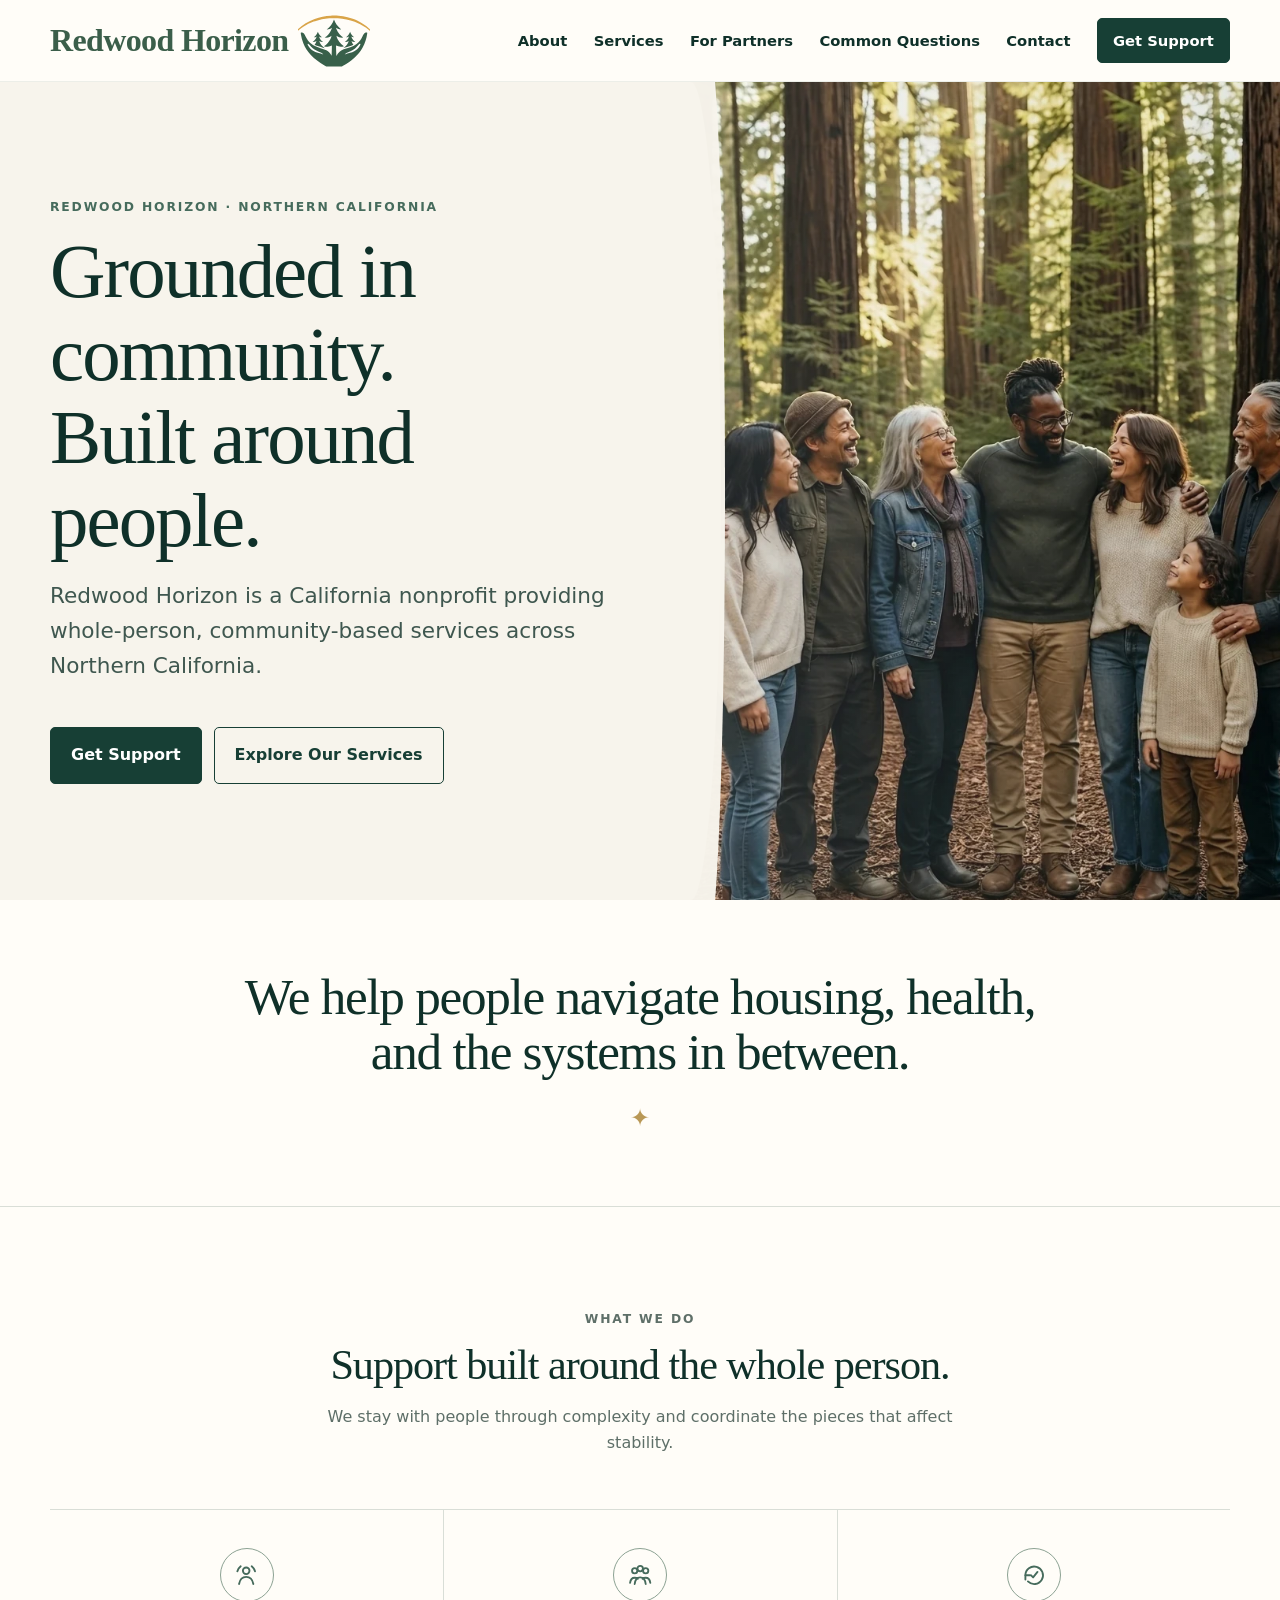
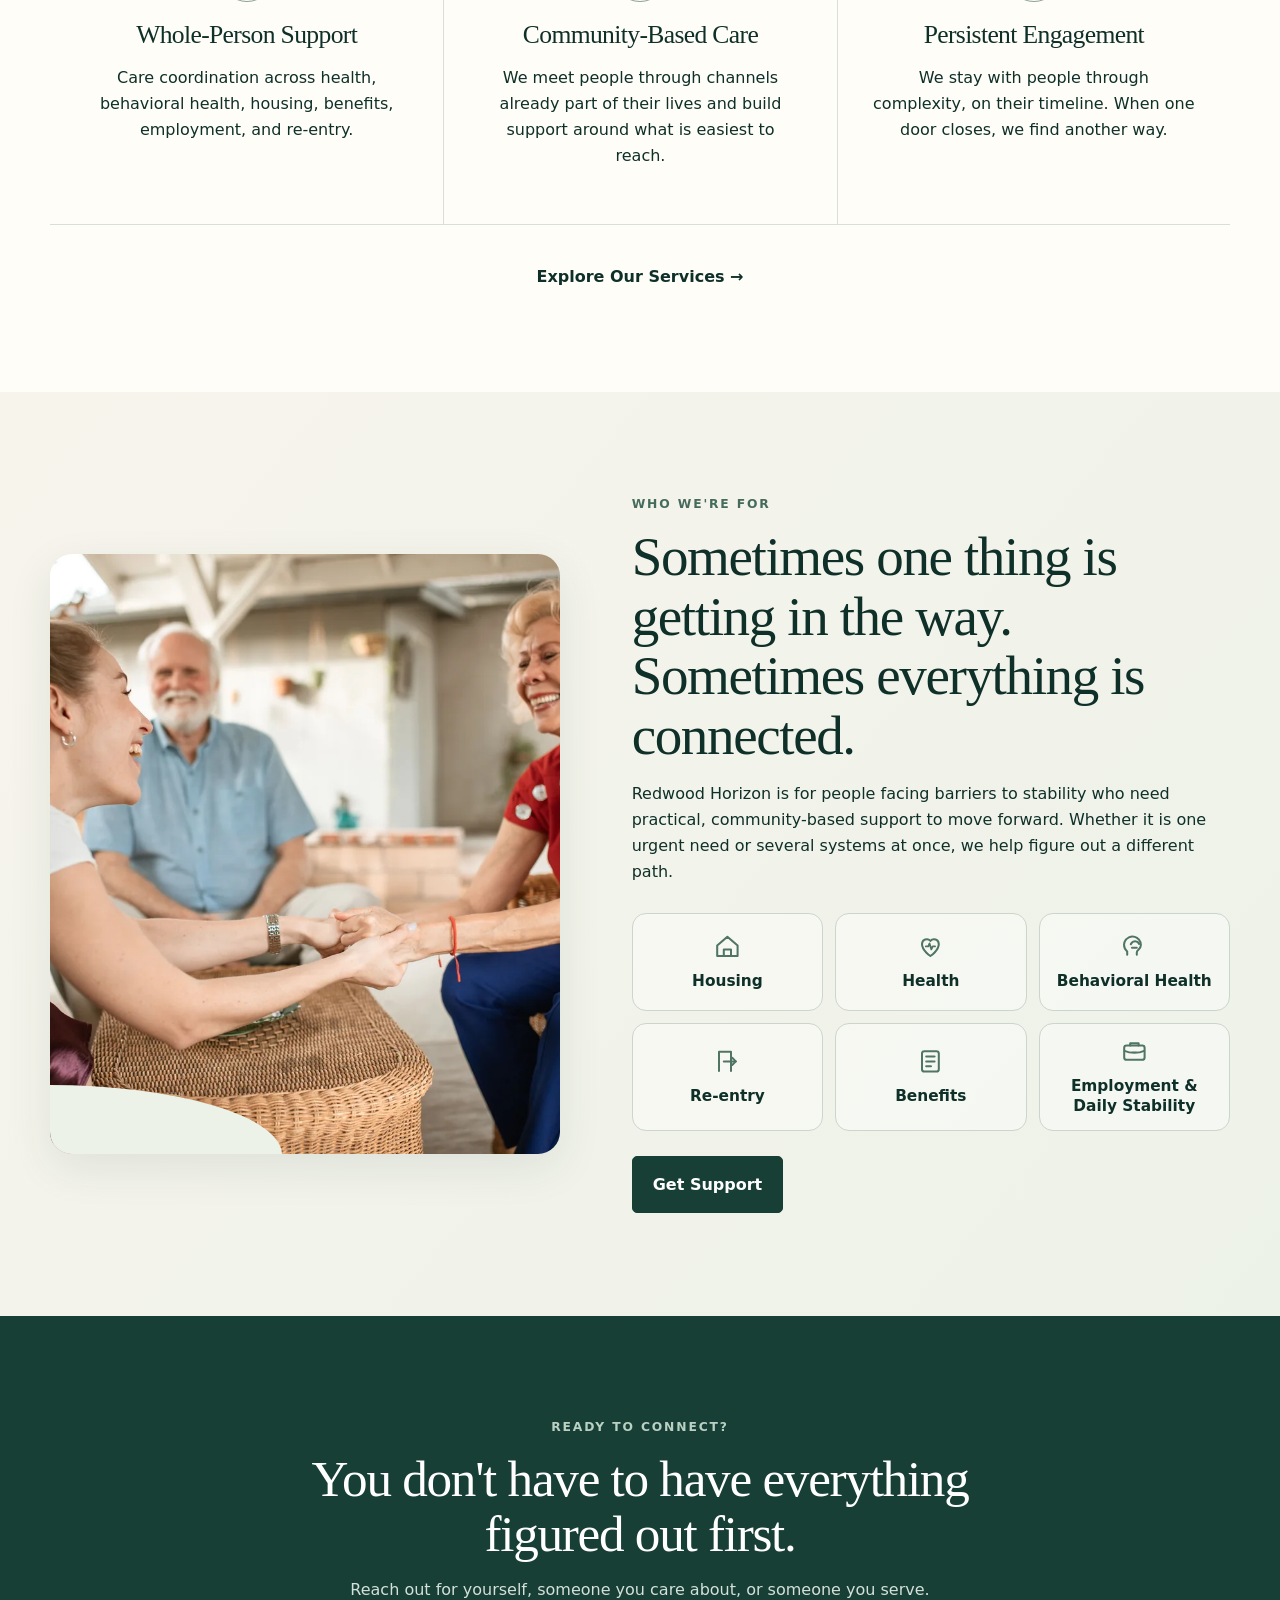
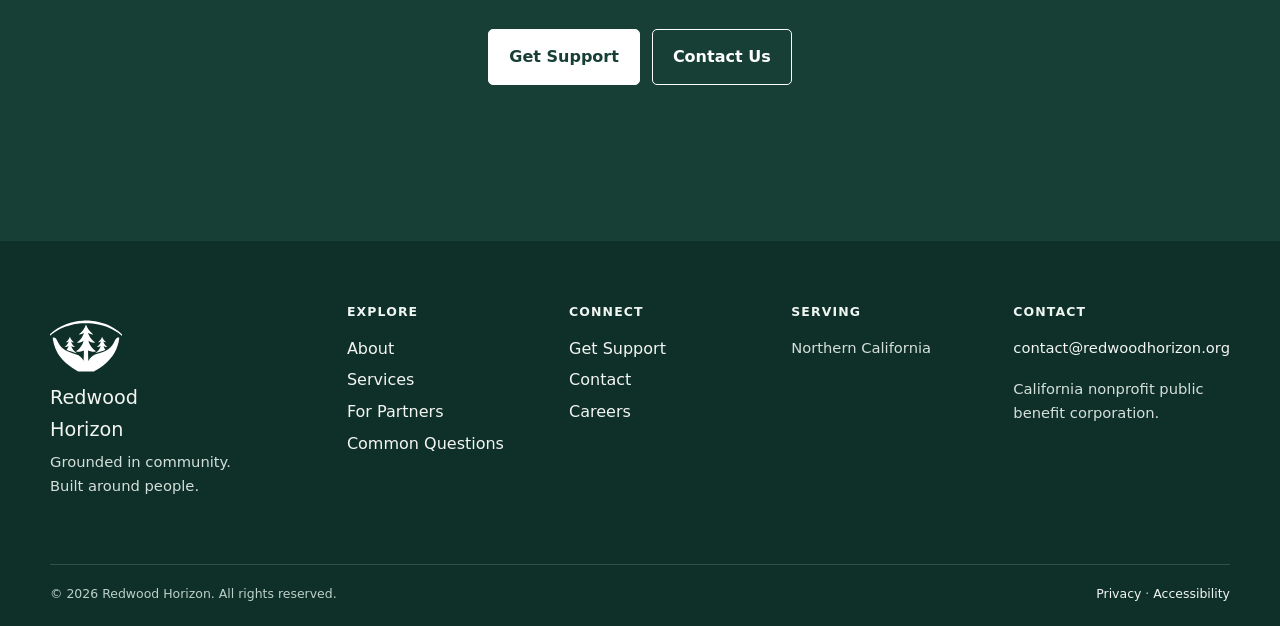
==== commit f7c09156: "Fix hero: re-crop source image to center group (reveals far-left woman fully), narrow cream overlay " ====
--- a/index.html
+++ b/index.html
@@ -1,5 +1,5 @@
 <!doctype html><html lang="en"><head><meta charset="utf-8"><meta name="viewport" content="width=device-width,initial-scale=1"><title>Redwood Horizon | Whole-Person Support in Northern California</title><link rel="icon" type="image/svg+xml" href="assets/img/redwood-mark.svg"><meta name="description" content="Whole-person, community-based wraparound services for people facing barriers to stability in Northern California."><link rel="canonical" href="https://redwoodhorizon.org/index.html"><meta property="og:type" content="website"><meta property="og:site_name" content="Redwood Horizon"><meta property="og:title" content="Redwood Horizon | Whole-Person Support in Northern California"><meta property="og:description" content="Whole-person, community-based wraparound services for people facing barriers to stability in Northern California."><meta property="og:url" content="https://redwoodhorizon.org/index.html"><meta property="og:image" content="https://redwoodhorizon.org/assets/img/redwood-mark.svg"><meta name="twitter:card" content="summary_large_image"><script type="application/ld+json">{"@context":"https://schema.org","@id":"https://redwoodhorizon.org/#organization","@type":"Organization","name":"Redwood Horizon","legalName":"Redwood Horizon","url":"https://redwoodhorizon.org/","logo":"https://redwoodhorizon.org/assets/img/redwood-mark.svg","email":"contact@redwoodhorizon.org","description":"Redwood Horizon is a California nonprofit providing whole-person, community-based services across Northern California.","areaServed":"Northern California","sameAs":[]}</script><script type="application/ld+json">{"@context":"https://schema.org","@id":"https://redwoodhorizon.org/#website","@type":"WebSite","name":"Redwood Horizon","alternateName":"redwoodhorizon.org","url":"https://redwoodhorizon.org/"}</script><link rel="stylesheet" href="assets/css/styles.css"><script src="assets/js/config.js" defer></script><script src="assets/js/site.js" defer></script></head><body><div data-site-header></div><main id="main">
-<section class="hero"><div class="hero-copy"><p class="eyebrow">Redwood Horizon · Northern California</p><h1>Grounded in community.<br>Built around people.</h1><p class="lede">Redwood Horizon is a California nonprofit providing whole-person, community-based services across Northern California.</p><div class="actions"><a class="button" href="get-support.html">Get Support</a><a class="button button-outline" href="services.html">Explore Our Services</a></div></div><div class="hero-photo"><img src="assets/img/hero-people.webp" width="848" height="1264" fetchpriority="high" alt="A warm, diverse group of people, centered together in a redwood forest clearing, laughing in community with one hand on a neighbor's shoulder"><span class="photo-wash" aria-hidden="true"></span></div></section>
+<section class="hero"><div class="hero-copy"><p class="eyebrow">Redwood Horizon · Northern California</p><h1>Grounded in community.<br>Built around people.</h1><p class="lede">Redwood Horizon is a California nonprofit providing whole-person, community-based services across Northern California.</p><div class="actions"><a class="button" href="get-support.html">Get Support</a><a class="button button-outline" href="services.html">Explore Our Services</a></div></div><div class="hero-photo"><img src="assets/img/hero-people.webp" width="747" height="1264" fetchpriority="high" alt="A warm, diverse group of people, centered together in a redwood forest clearing, laughing in community with one hand on a neighbor's shoulder"><span class="photo-wash" aria-hidden="true"></span></div></section>
 <section class="positioning"><h2>We help people navigate housing, health, and the systems in between.</h2><span class="star" aria-hidden="true">✦</span></section>
 <section class="section"><div class="shell"><div class="section-head section-head-compact"><p class="eyebrow">What We Do</p><h2>Support built around the whole person.</h2><p>We stay with people through complexity and coordinate the pieces that affect stability.</p></div><div class="service-triad"><article class="triad-item"><div class="round-icon"><svg class="icon" aria-hidden="true"><use href="assets/img/icons.svg#icon-whole-person"></use></svg></div><h3>Whole-Person Support</h3><p>Care coordination across health, behavioral health, housing, benefits, employment, and re-entry.</p></article><article class="triad-item"><div class="round-icon"><svg class="icon" aria-hidden="true"><use href="assets/img/icons.svg#icon-community"></use></svg></div><h3>Community-Based Care</h3><p>We meet people through channels already part of their lives and build support around what is easiest to reach.</p></article><article class="triad-item"><div class="round-icon"><svg class="icon" aria-hidden="true"><use href="assets/img/icons.svg#icon-persistent"></use></svg></div><h3>Persistent Engagement</h3><p>We stay with people through complexity, on their timeline. When one door closes, we find another way.</p></article></div><div class="center-action"><a class="text-link" href="services.html">Explore Our Services →</a></div></div></section>
 <section class="section section-soft audience-section"><div class="shell audience-photo-grid"><div class="audience-photo"><img src="assets/img/who-for.webp" width="1400" height="933" loading="lazy" alt="Three adults sharing a warm conversation together"></div><div class="audience-content"><p class="eyebrow">Who We're For</p><h2>Sometimes one thing is getting in the way.<br>Sometimes everything is connected.</h2><p>Redwood Horizon is for people facing barriers to stability who need practical, community-based support to move forward. Whether it is one urgent need or several systems at once, we help figure out a different path.</p><div class="domain-grid domain-grid-compact"><div class="domain"><svg class="icon" aria-hidden="true"><use href="assets/img/icons.svg#icon-housing"></use></svg><span>Housing</span></div><div class="domain"><svg class="icon" aria-hidden="true"><use href="assets/img/icons.svg#icon-health"></use></svg><span>Health</span></div><div class="domain"><svg class="icon" aria-hidden="true"><use href="assets/img/icons.svg#icon-behavioral"></use></svg><span>Behavioral Health</span></div><div class="domain"><svg class="icon" aria-hidden="true"><use href="assets/img/icons.svg#icon-reentry"></use></svg><span>Re-entry</span></div><div class="domain"><svg class="icon" aria-hidden="true"><use href="assets/img/icons.svg#icon-benefits"></use></svg><span>Benefits</span></div><div class="domain"><svg class="icon" aria-hidden="true"><use href="assets/img/icons.svg#icon-employment"></use></svg><span>Employment &amp; Daily Stability</span></div></div><a class="button" href="get-support.html">Get Support</a></div></div></section>
--- a/assets/css/styles.css
+++ b/assets/css/styles.css
@@ -4,7 +4,7 @@
   --radius:18px;--max:1180px;
 }
 *{box-sizing:border-box}html{scroll-behavior:smooth}body{margin:0;background:var(--paper);color:var(--ink-deep);font:16px/1.62 var(--sans);-webkit-font-smoothing:antialiased}img{max-width:100%;display:block}a{color:inherit}p{margin:0 0 1.1rem}h1,h2,h3{font-family:var(--serif);font-weight:500;line-height:1.08;letter-spacing:-.025em;margin:0 0 1rem}h1{font-size:clamp(2.8rem,6vw,5.8rem)}h2{font-size:clamp(2rem,4vw,3.55rem)}h3{font-size:clamp(1.25rem,2vw,1.6rem)}.shell{width:min(calc(100% - 40px),var(--max));margin:auto}.narrow{width:min(calc(100% - 40px),800px);margin:auto}.eyebrow{font-size:.77rem;text-transform:uppercase;letter-spacing:.15em;font-weight:800;color:#466b5c;margin-bottom:.8rem}.lede{font-size:clamp(1.1rem,2vw,1.35rem);color:#3f574f;max-width:760px}.muted{color:var(--muted)}.sr-only{position:absolute;width:1px;height:1px;padding:0;margin:-1px;overflow:hidden;clip:rect(0,0,0,0);white-space:nowrap;border:0}.skip-link{position:absolute;left:1rem;top:-100px;background:#fff;padding:.7rem 1rem;z-index:1000}.skip-link:focus{top:1rem}.button{display:inline-flex;align-items:center;justify-content:center;gap:.4rem;text-decoration:none;background:var(--ink);color:white;border:1px solid var(--ink);padding:.9rem 1.25rem;border-radius:5px;font-weight:750;transition:.2s}.button:hover{background:var(--ink-deep);transform:translateY(-1px)}.button-outline{background:transparent;color:var(--ink)}.button-outline:hover{background:var(--sage-2)}.button-small{padding:.62rem .95rem;font-size:.92rem}.text-link{font-weight:800;text-decoration:none}.text-link:hover{text-decoration:underline}.actions{display:flex;gap:.75rem;flex-wrap:wrap;margin-top:1.6rem}.site-header{height:82px;display:flex;align-items:center;background:rgba(255,253,248,.97);border-bottom:1px solid rgba(23,63,53,.08);position:sticky;top:0;z-index:30;backdrop-filter:blur(10px)}.nav-shell{display:flex;align-items:center;justify-content:space-between;gap:2rem}.brand{display:flex;flex-direction:row-reverse;align-items:center;gap:10px;text-decoration:none;color:var(--ink-deep)}.brand img{width:56px;height:56px;flex-shrink:0}.brand-text{font-family:var(--serif);font-weight:700;font-size:26px;color:#3B5E4A;letter-spacing:-.02em}.primary-nav{display:flex;align-items:center;gap:1.65rem}.primary-nav>a:not(.button){font-size:.92rem;text-decoration:none;font-weight:650}.primary-nav>a[aria-current="page"]:not(.button){text-decoration:underline;text-decoration-thickness:2px;text-underline-offset:7px}.menu-toggle{display:none;background:none;border:0;padding:.5rem}.menu-toggle span:not(.sr-only){display:block;width:26px;height:2px;background:var(--ink);margin:5px}
-.hero{height:calc(100vh - 82px);min-height:460px;display:grid;grid-template-columns:1.08fr .92fr;grid-template-rows:minmax(0,1fr);background:var(--cream);overflow:hidden}.hero-copy{padding:clamp(2.5rem,5vw,5rem) max(30px,calc((100vw - var(--max))/2));padding-right:clamp(2rem,5vw,5rem);display:flex;flex-direction:column;justify-content:center;position:relative}.hero-copy:after{content:"";position:absolute;right:-80px;top:0;width:170px;height:100%;background:var(--cream);border-radius:50%;z-index:2}.hero-copy>*{position:relative;z-index:3}.hero-copy h1{max-width:700px}.hero-copy .lede{max-width:610px}.hero-art{background:url('../img/forest-horizon.svg') center/cover no-repeat;min-height:670px}.positioning{padding:4.3rem 20px;text-align:center;background:var(--paper);border-bottom:1px solid var(--line)}.positioning h2{font-size:clamp(2rem,4vw,3.25rem);max-width:820px;margin:auto}.star{font-size:1.5rem;color:var(--gold);display:block;margin:1.2rem auto 0}.section{padding:clamp(4.5rem,8vw,7.5rem) 0}.section-soft{background:linear-gradient(130deg,var(--cream),var(--sage-2))}.section-dark{background:var(--ink);color:white}.section-head{text-align:center;max-width:760px;margin:0 auto 3.3rem}.section-head p{color:var(--muted)}.section-dark .section-head p{color:#d4e0da}.service-triad{display:grid;grid-template-columns:repeat(3,1fr);border-top:1px solid var(--line);border-bottom:1px solid var(--line)}.triad-item{padding:2.4rem 2.2rem;text-align:center}.triad-item+.triad-item{border-left:1px solid var(--line)}.round-icon{width:54px;height:54px;border:1px solid #8ca293;border-radius:50%;display:grid;place-items:center;margin:0 auto 1.2rem;font-size:1.35rem}.center-action{text-align:center;margin-top:2.4rem}.audience-grid{display:grid;grid-template-columns:.85fr 1.15fr;gap:5rem;align-items:center}.audience-grid h2{font-size:clamp(2.7rem,5vw,4.7rem)}.domain-grid{display:grid;grid-template-columns:repeat(3,1fr);gap:1.3rem}.domain{min-height:125px;text-align:center;display:flex;flex-direction:column;justify-content:center;border:1px solid #cbd5cb;background:rgba(255,255,255,.38);border-radius:14px;padding:1rem;font-weight:750}.domain span{font-size:1.45rem;margin-bottom:.35rem}.page-hero{padding:7rem 0 4.5rem;background:linear-gradient(135deg,var(--cream),var(--sage-2));text-align:center}.page-hero h1{font-size:clamp(2.8rem,5vw,4.8rem)}.page-hero .lede{margin:auto}.content-block{padding:5rem 0}.intro-split{display:grid;grid-template-columns:.8fr 1.2fr;gap:4.5rem;align-items:start}.intro-split h2{font-size:clamp(2rem,4vw,3.25rem)}.service-index{display:grid;grid-template-columns:repeat(2,1fr);gap:0 4rem;border-top:1px solid var(--line)}.service-row{display:grid;grid-template-columns:54px 1fr;gap:1rem;padding:1.7rem 0;border-bottom:1px solid var(--line)}.service-row .mini-icon{width:44px;height:44px;border:1px solid #8da292;border-radius:50%;display:grid;place-items:center}.service-row h3{font-family:var(--sans);font-size:1.02rem;font-weight:800;letter-spacing:0;margin:.1rem 0 .25rem}.service-row p{font-size:.95rem;color:var(--muted);margin:0}.steps{display:grid;grid-template-columns:repeat(3,1fr);gap:2rem}.step{position:relative;padding:1.5rem}.step:not(:last-child):after{content:"→";position:absolute;right:-1.2rem;top:50%;font-size:2rem;color:#718a7c}.step-num{font:2rem/1 var(--serif);color:#638071}.values-grid{display:grid;grid-template-columns:repeat(3,1fr);gap:1rem}.value-card{border:1px solid var(--line);background:var(--paper);padding:1.7rem;min-height:250px}.value-card .step-num{font-size:1.25rem}.quote-block{font:clamp(1.4rem,2.4vw,2rem)/1.4 var(--serif);border-left:3px solid var(--gold);padding-left:1.5rem;color:#264d40}.support-layout{display:grid;grid-template-columns:.8fr 1.2fr;gap:3rem;align-items:start}.contact-option{display:flex;gap:1rem;margin:1.2rem 0}.contact-option .mini-icon{font-size:1.3rem}.crisis{background:#fff4ed;border:1px solid #e5b99e;border-radius:10px;padding:1rem 1.2rem;margin-top:2rem}.form-card{background:var(--paper);box-shadow:var(--shadow);border:1px solid #e0e4df;border-radius:14px;padding:clamp(1.3rem,3vw,2.3rem)}.field-grid{display:grid;grid-template-columns:1fr 1fr;gap:1rem}.field{margin-bottom:1rem}.field label,.field legend{display:block;font-size:.86rem;font-weight:800;margin-bottom:.35rem}.field input,.field select,.field textarea{width:100%;border:1px solid #cbd3cd;border-radius:5px;padding:.78rem .85rem;background:white;color:#183d34;font:inherit}.field textarea{min-height:130px;resize:vertical}.choice-list{display:grid;gap:.45rem}.choice-list label{font-weight:500;display:flex;gap:.55rem;align-items:flex-start}.form-status{padding:.8rem 1rem;border-radius:6px;margin-bottom:1rem}.form-status-success{background:#e7f4e9}.form-status-error{background:#fff0ee}.form-status-info{background:#edf2e9}.privacy-note{font-size:.82rem;color:var(--muted);margin-top:.8rem}.partner-benefits{display:grid;grid-template-columns:repeat(4,1fr);gap:1rem}.benefit{padding:1.6rem;border-top:2px solid #87a091;background:rgba(255,255,255,.45)}.partner-types{display:grid;grid-template-columns:repeat(2,1fr);gap:1.1rem}.partner-type{border:1px solid var(--line);padding:1.8rem}.accordion{border-top:1px solid var(--line)}.accordion-item{border-bottom:1px solid var(--line)}.accordion button{width:100%;background:none;border:0;color:var(--ink-deep);font:750 1rem/1.4 var(--sans);display:flex;justify-content:space-between;text-align:left;padding:1.3rem .2rem;cursor:pointer}.accordion button:after{content:"+";font-size:1.35rem;font-weight:400}.accordion button[aria-expanded="true"]:after{content:"−"}.accordion-panel{padding:0 2rem 1.3rem .2rem;color:var(--muted)}.contact-cards{display:grid;grid-template-columns:repeat(3,1fr);gap:1rem}.contact-card{padding:1.8rem;background:var(--sage-2);border-radius:14px}.empty-state{text-align:center;padding:5rem 2rem;background:linear-gradient(135deg,var(--cream),var(--sage-2));border:1px solid var(--line);border-radius:18px}.site-footer{background:var(--ink-deep);color:#eff5f1;padding:4rem 0 1.4rem}.footer-grid{display:grid;grid-template-columns:1.4fr repeat(4,1fr);gap:2.2rem}.site-footer h2{font:800 .78rem/1.2 var(--sans);text-transform:uppercase;letter-spacing:.09em;margin-bottom:1rem}.site-footer a{display:block;text-decoration:none;margin:.36rem 0;color:#f3f5f1}.site-footer p{color:#d5dfda;font-size:.92rem}.brand-footer{font-size:1.2rem}.footer-bottom{border-top:1px solid rgba(255,255,255,.15);margin-top:3rem;padding-top:1.2rem;display:flex;justify-content:space-between;color:#bdd0c7;font-size:.78rem}.footer-bottom a{display:inline}.legal{padding:5rem 0}.legal h2{font-size:1.7rem;margin-top:2.2rem}.legal h3{font-size:1.25rem;margin-top:1.6rem}.legal p{margin:0 0 1rem}.legal ul{margin:0 0 1.1rem;padding-left:1.3rem}.legal li{margin-bottom:.4rem}.legal a{font-weight:800}.kicker-line{width:50px;height:2px;background:var(--gold);margin:1rem 0 1.5rem}
+.hero{height:calc(100vh - 82px);min-height:460px;display:grid;grid-template-columns:1.08fr .92fr;grid-template-rows:minmax(0,1fr);background:var(--cream);overflow:hidden}.hero-copy{padding:clamp(2.5rem,5vw,5rem) max(30px,calc((100vw - var(--max))/2));padding-right:clamp(2rem,5vw,5rem);display:flex;flex-direction:column;justify-content:center;position:relative}.hero-copy:after{content:"";position:absolute;right:-30px;top:0;width:60px;height:100%;background:var(--cream);border-radius:50%;z-index:2}.hero-copy>*{position:relative;z-index:3}.hero-copy h1{max-width:700px}.hero-copy .lede{max-width:610px}.hero-art{background:url('../img/forest-horizon.svg') center/cover no-repeat;min-height:670px}.positioning{padding:4.3rem 20px;text-align:center;background:var(--paper);border-bottom:1px solid var(--line)}.positioning h2{font-size:clamp(2rem,4vw,3.25rem);max-width:820px;margin:auto}.star{font-size:1.5rem;color:var(--gold);display:block;margin:1.2rem auto 0}.section{padding:clamp(4.5rem,8vw,7.5rem) 0}.section-soft{background:linear-gradient(130deg,var(--cream),var(--sage-2))}.section-dark{background:var(--ink);color:white}.section-head{text-align:center;max-width:760px;margin:0 auto 3.3rem}.section-head p{color:var(--muted)}.section-dark .section-head p{color:#d4e0da}.service-triad{display:grid;grid-template-columns:repeat(3,1fr);border-top:1px solid var(--line);border-bottom:1px solid var(--line)}.triad-item{padding:2.4rem 2.2rem;text-align:center}.triad-item+.triad-item{border-left:1px solid var(--line)}.round-icon{width:54px;height:54px;border:1px solid #8ca293;border-radius:50%;display:grid;place-items:center;margin:0 auto 1.2rem;font-size:1.35rem}.center-action{text-align:center;margin-top:2.4rem}.audience-grid{display:grid;grid-template-columns:.85fr 1.15fr;gap:5rem;align-items:center}.audience-grid h2{font-size:clamp(2.7rem,5vw,4.7rem)}.domain-grid{display:grid;grid-template-columns:repeat(3,1fr);gap:1.3rem}.domain{min-height:125px;text-align:center;display:flex;flex-direction:column;justify-content:center;border:1px solid #cbd5cb;background:rgba(255,255,255,.38);border-radius:14px;padding:1rem;font-weight:750}.domain span{font-size:1.45rem;margin-bottom:.35rem}.page-hero{padding:7rem 0 4.5rem;background:linear-gradient(135deg,var(--cream),var(--sage-2));text-align:center}.page-hero h1{font-size:clamp(2.8rem,5vw,4.8rem)}.page-hero .lede{margin:auto}.content-block{padding:5rem 0}.intro-split{display:grid;grid-template-columns:.8fr 1.2fr;gap:4.5rem;align-items:start}.intro-split h2{font-size:clamp(2rem,4vw,3.25rem)}.service-index{display:grid;grid-template-columns:repeat(2,1fr);gap:0 4rem;border-top:1px solid var(--line)}.service-row{display:grid;grid-template-columns:54px 1fr;gap:1rem;padding:1.7rem 0;border-bottom:1px solid var(--line)}.service-row .mini-icon{width:44px;height:44px;border:1px solid #8da292;border-radius:50%;display:grid;place-items:center}.service-row h3{font-family:var(--sans);font-size:1.02rem;font-weight:800;letter-spacing:0;margin:.1rem 0 .25rem}.service-row p{font-size:.95rem;color:var(--muted);margin:0}.steps{display:grid;grid-template-columns:repeat(3,1fr);gap:2rem}.step{position:relative;padding:1.5rem}.step:not(:last-child):after{content:"→";position:absolute;right:-1.2rem;top:50%;font-size:2rem;color:#718a7c}.step-num{font:2rem/1 var(--serif);color:#638071}.values-grid{display:grid;grid-template-columns:repeat(3,1fr);gap:1rem}.value-card{border:1px solid var(--line);background:var(--paper);padding:1.7rem;min-height:250px}.value-card .step-num{font-size:1.25rem}.quote-block{font:clamp(1.4rem,2.4vw,2rem)/1.4 var(--serif);border-left:3px solid var(--gold);padding-left:1.5rem;color:#264d40}.support-layout{display:grid;grid-template-columns:.8fr 1.2fr;gap:3rem;align-items:start}.contact-option{display:flex;gap:1rem;margin:1.2rem 0}.contact-option .mini-icon{font-size:1.3rem}.crisis{background:#fff4ed;border:1px solid #e5b99e;border-radius:10px;padding:1rem 1.2rem;margin-top:2rem}.form-card{background:var(--paper);box-shadow:var(--shadow);border:1px solid #e0e4df;border-radius:14px;padding:clamp(1.3rem,3vw,2.3rem)}.field-grid{display:grid;grid-template-columns:1fr 1fr;gap:1rem}.field{margin-bottom:1rem}.field label,.field legend{display:block;font-size:.86rem;font-weight:800;margin-bottom:.35rem}.field input,.field select,.field textarea{width:100%;border:1px solid #cbd3cd;border-radius:5px;padding:.78rem .85rem;background:white;color:#183d34;font:inherit}.field textarea{min-height:130px;resize:vertical}.choice-list{display:grid;gap:.45rem}.choice-list label{font-weight:500;display:flex;gap:.55rem;align-items:flex-start}.form-status{padding:.8rem 1rem;border-radius:6px;margin-bottom:1rem}.form-status-success{background:#e7f4e9}.form-status-error{background:#fff0ee}.form-status-info{background:#edf2e9}.privacy-note{font-size:.82rem;color:var(--muted);margin-top:.8rem}.partner-benefits{display:grid;grid-template-columns:repeat(4,1fr);gap:1rem}.benefit{padding:1.6rem;border-top:2px solid #87a091;background:rgba(255,255,255,.45)}.partner-types{display:grid;grid-template-columns:repeat(2,1fr);gap:1.1rem}.partner-type{border:1px solid var(--line);padding:1.8rem}.accordion{border-top:1px solid var(--line)}.accordion-item{border-bottom:1px solid var(--line)}.accordion button{width:100%;background:none;border:0;color:var(--ink-deep);font:750 1rem/1.4 var(--sans);display:flex;justify-content:space-between;text-align:left;padding:1.3rem .2rem;cursor:pointer}.accordion button:after{content:"+";font-size:1.35rem;font-weight:400}.accordion button[aria-expanded="true"]:after{content:"−"}.accordion-panel{padding:0 2rem 1.3rem .2rem;color:var(--muted)}.contact-cards{display:grid;grid-template-columns:repeat(3,1fr);gap:1rem}.contact-card{padding:1.8rem;background:var(--sage-2);border-radius:14px}.empty-state{text-align:center;padding:5rem 2rem;background:linear-gradient(135deg,var(--cream),var(--sage-2));border:1px solid var(--line);border-radius:18px}.site-footer{background:var(--ink-deep);color:#eff5f1;padding:4rem 0 1.4rem}.footer-grid{display:grid;grid-template-columns:1.4fr repeat(4,1fr);gap:2.2rem}.site-footer h2{font:800 .78rem/1.2 var(--sans);text-transform:uppercase;letter-spacing:.09em;margin-bottom:1rem}.site-footer a{display:block;text-decoration:none;margin:.36rem 0;color:#f3f5f1}.site-footer p{color:#d5dfda;font-size:.92rem}.brand-footer{font-size:1.2rem}.footer-bottom{border-top:1px solid rgba(255,255,255,.15);margin-top:3rem;padding-top:1.2rem;display:flex;justify-content:space-between;color:#bdd0c7;font-size:.78rem}.footer-bottom a{display:inline}.legal{padding:5rem 0}.legal h2{font-size:1.7rem;margin-top:2.2rem}.legal h3{font-size:1.25rem;margin-top:1.6rem}.legal p{margin:0 0 1rem}.legal ul{margin:0 0 1.1rem;padding-left:1.3rem}.legal li{margin-bottom:.4rem}.legal a{font-weight:800}.kicker-line{width:50px;height:2px;background:var(--gold);margin:1rem 0 1.5rem}
 @media(max-width:900px){.primary-nav{display:none;position:absolute;left:20px;right:20px;top:74px;background:var(--paper);padding:1rem;box-shadow:var(--shadow);border:1px solid var(--line);border-radius:10px;flex-direction:column;align-items:stretch}.primary-nav.is-open{display:flex}.menu-toggle{display:block}.hero{grid-template-columns:1fr}.hero-copy{padding:5rem max(25px,calc((100vw - var(--max))/2));}.hero-copy:after{display:none}.hero-art{min-height:360px}.audience-grid,.intro-split,.support-layout{grid-template-columns:1fr;gap:2.5rem}.partner-benefits{grid-template-columns:repeat(2,1fr)}.footer-grid{grid-template-columns:repeat(2,1fr)}.footer-brand{grid-column:1/-1}}
 @media(max-width:650px){.shell,.narrow{width:min(calc(100% - 28px),var(--max))}.site-header{height:72px}.hero{min-height:auto}.hero-copy{padding:4.2rem 22px}.hero-art{min-height:290px}.section{padding:4rem 0}.service-triad,.values-grid,.service-index,.steps,.domain-grid,.partner-types,.contact-cards,.field-grid{grid-template-columns:1fr}.triad-item+.triad-item{border-left:0;border-top:1px solid var(--line)}.step:not(:last-child):after{display:none}.partner-benefits{grid-template-columns:1fr}.audience-grid h2{font-size:2.8rem}.footer-grid{grid-template-columns:1fr}.footer-brand{grid-column:auto}.footer-bottom{flex-direction:column;gap:.6rem}.page-hero{padding:5rem 0 3.5rem}}
 @media(prefers-reduced-motion:reduce){html{scroll-behavior:auto}.button{transition:none}}
@@ -62,9 +62,9 @@
 .page-hero .lede{margin-left:0;margin-right:0}
 
 .hero-photo{position:relative;overflow:hidden;background:#dfe8dc}
-.hero-photo img{width:100%;height:100%;object-fit:cover;object-position:55% 35%}
+.hero-photo img{width:100%;height:100%;object-fit:cover;object-position:52% 35%}
 .hero-photo:after{content:"";position:absolute;inset:0;background:linear-gradient(90deg,rgba(247,244,236,.15),rgba(15,48,41,.08))}
-.hero-photo .photo-wash{position:absolute;left:-2px;top:-6%;height:112%;width:100px;background:var(--cream);border-radius:0 52% 52% 0;z-index:2;opacity:.98}
+.hero-photo .photo-wash{position:absolute;left:-2px;top:-6%;height:112%;width:36px;background:var(--cream);border-radius:0 52% 52% 0;z-index:2;opacity:.98}
 
 .audience-photo-grid{display:grid;grid-template-columns:.92fr 1.08fr;gap:4.5rem;align-items:center}
 .audience-photo{position:relative;min-height:600px;border-radius:22px;overflow:hidden;box-shadow:var(--shadow)}
